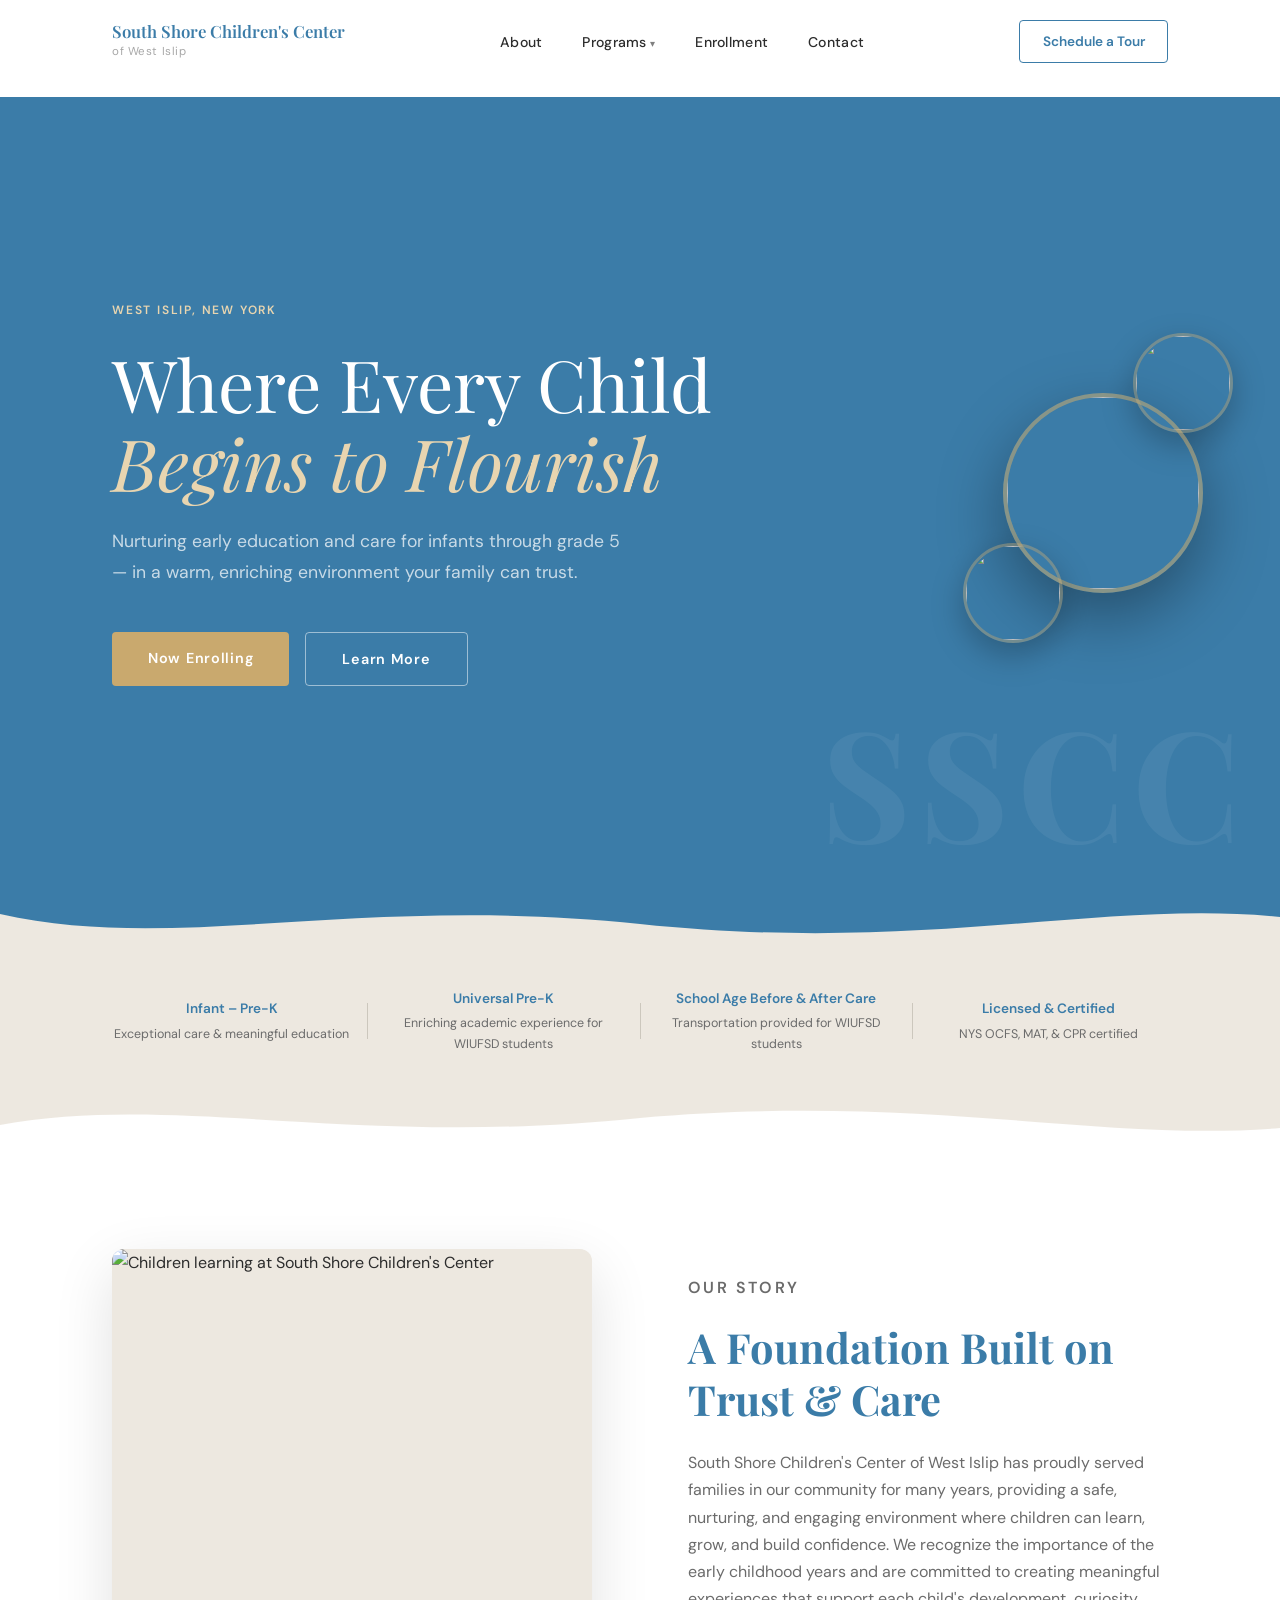
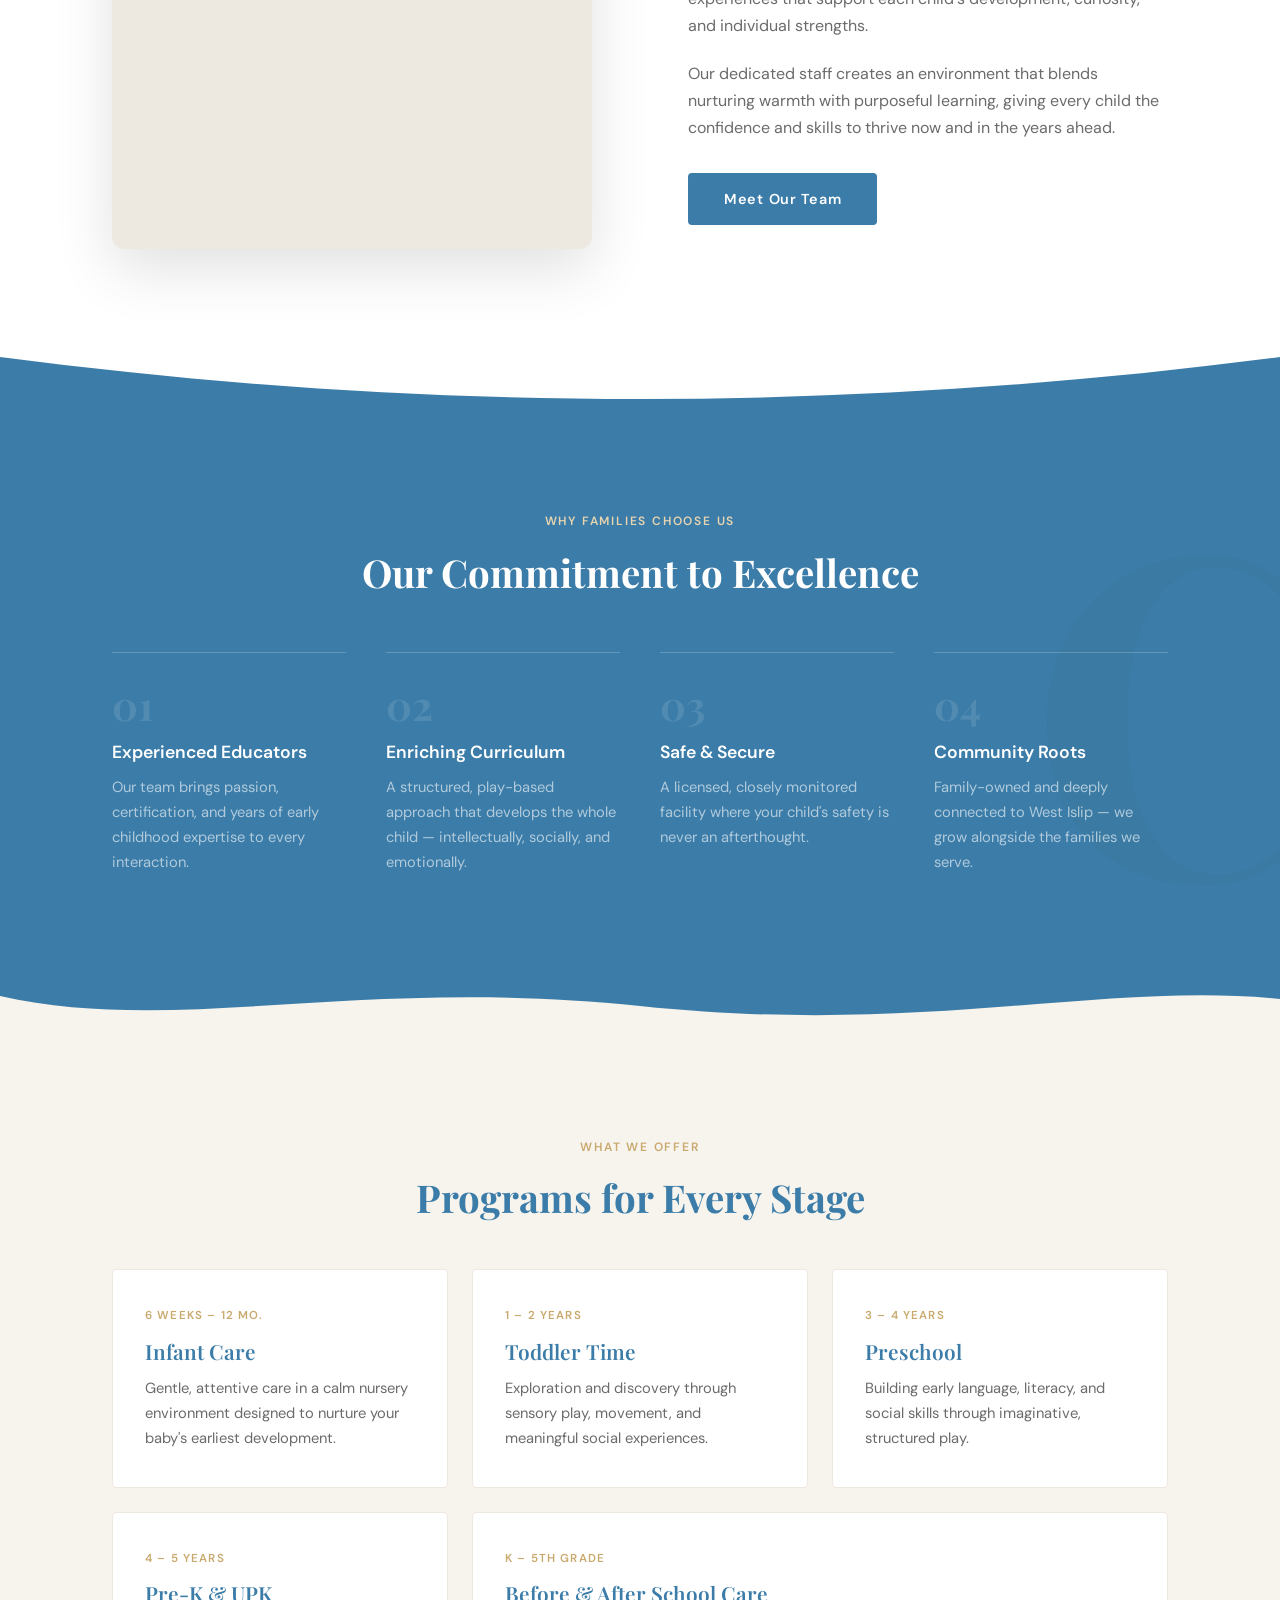
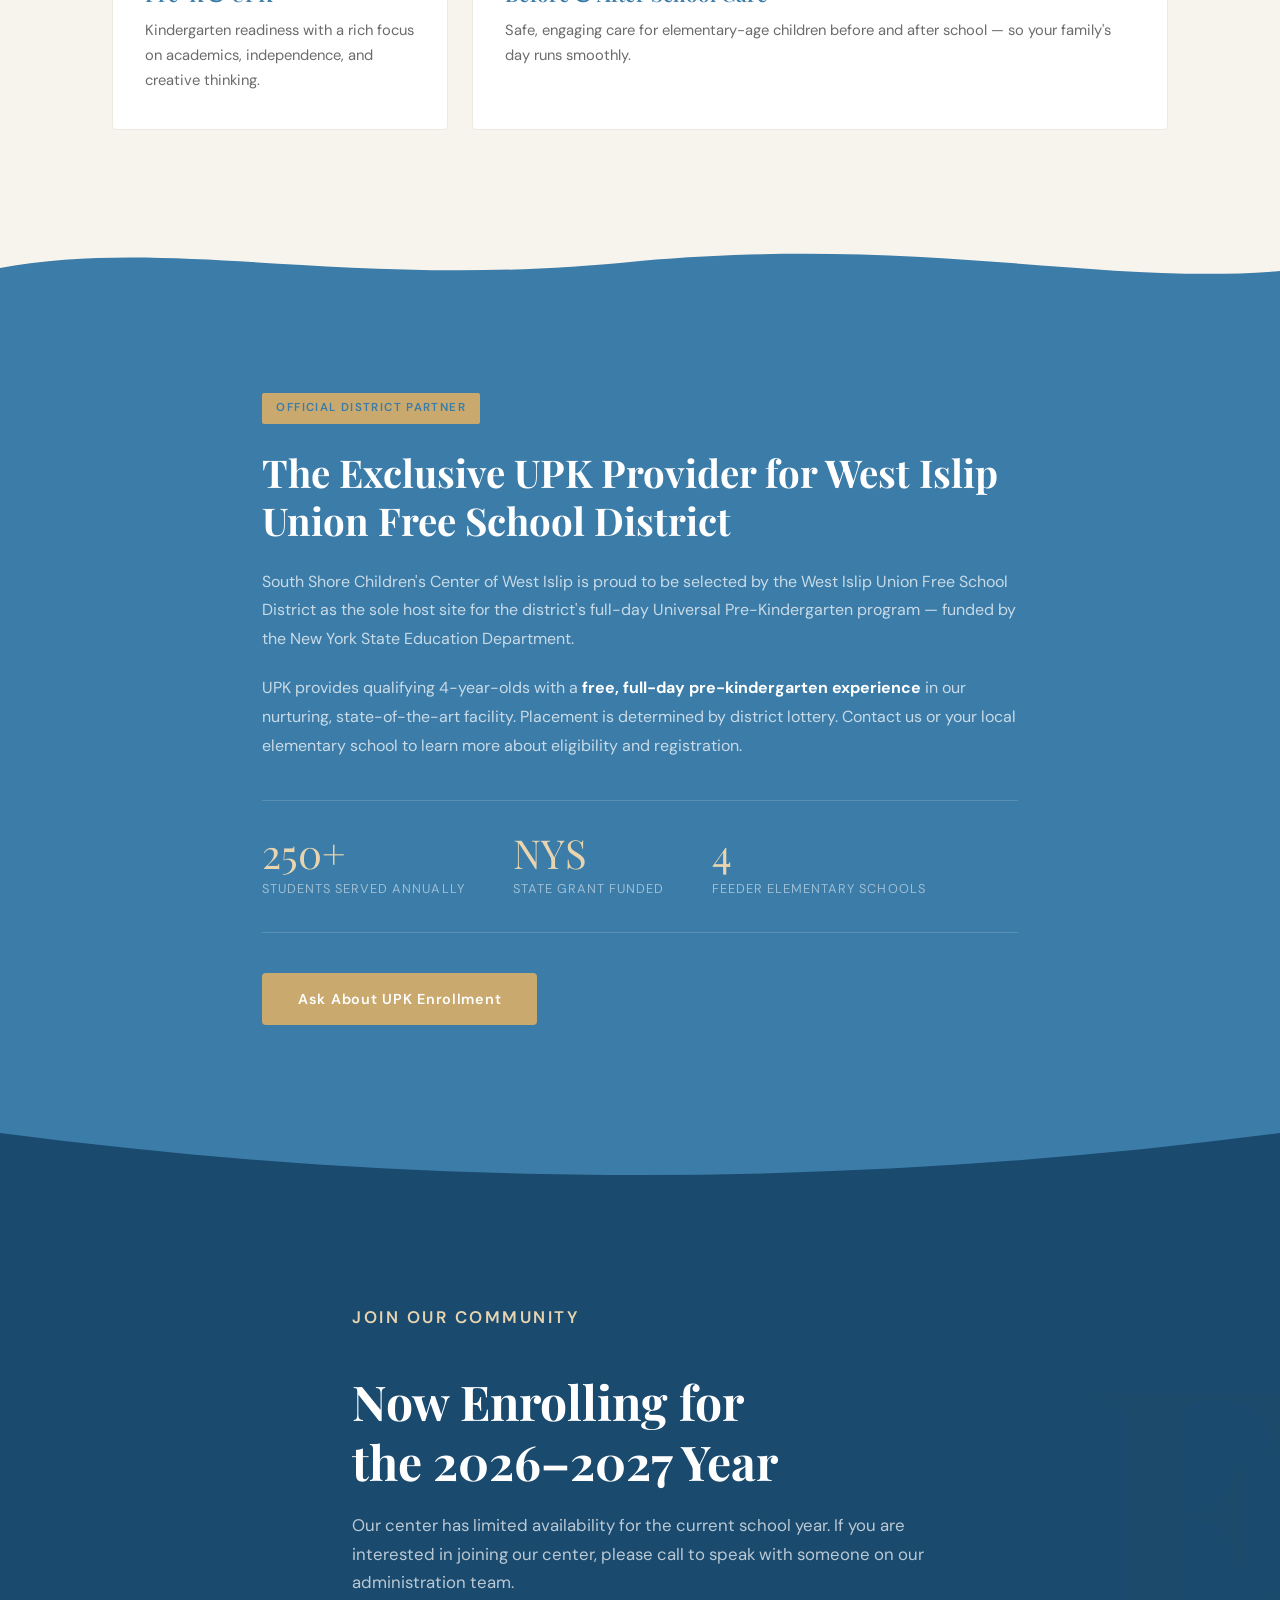
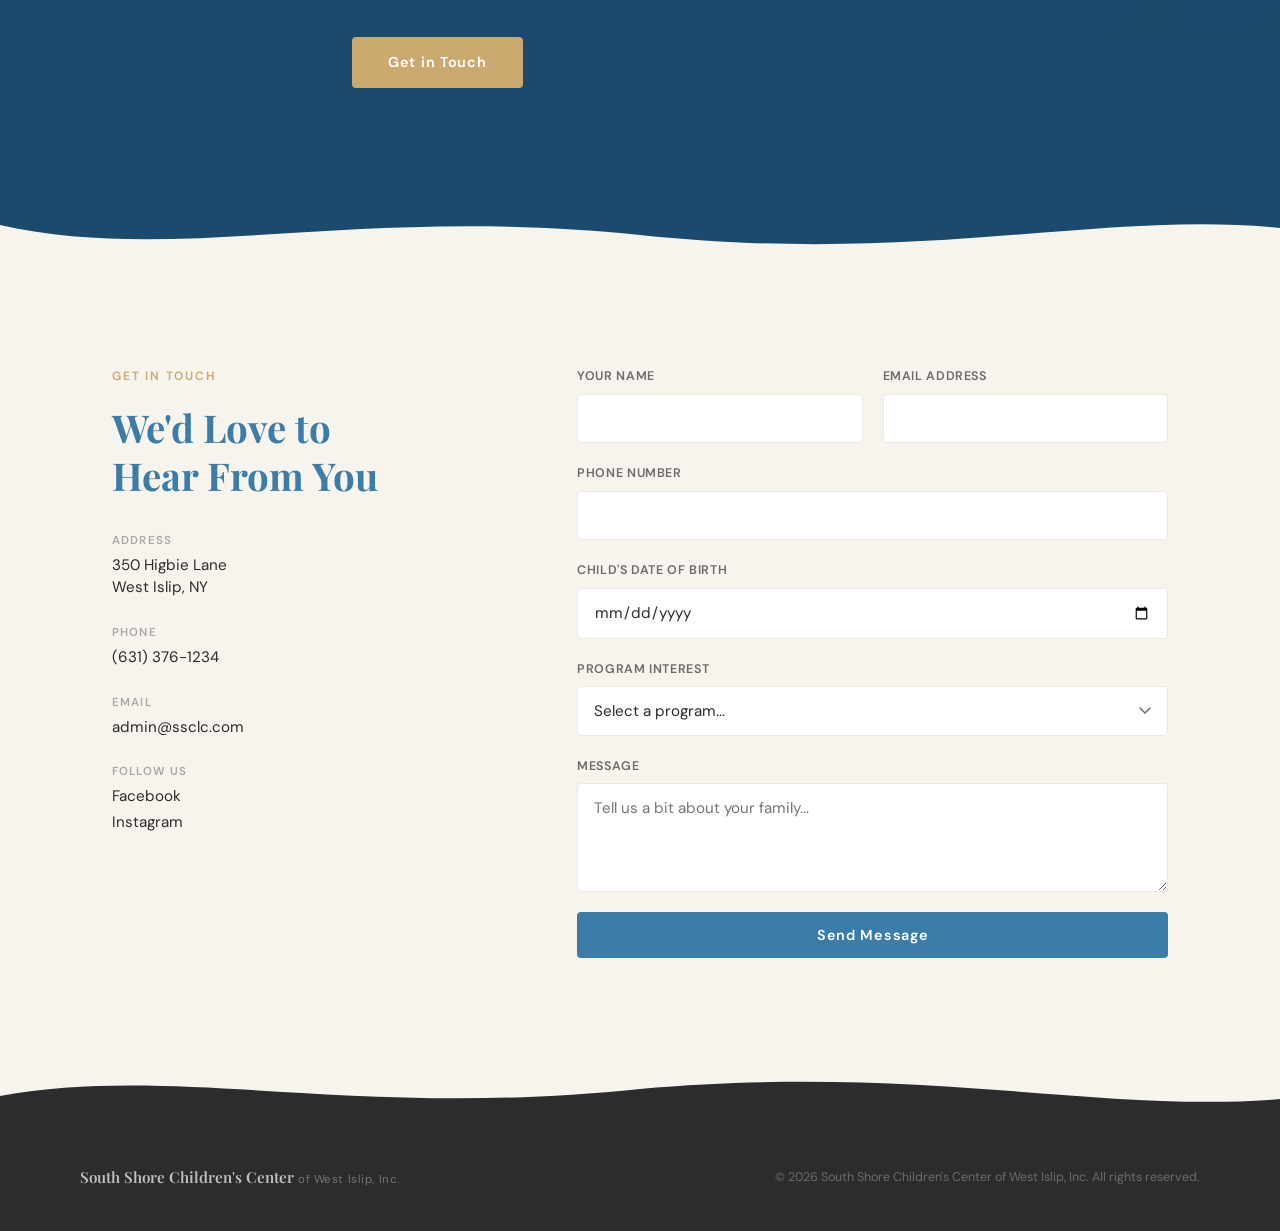
==== index.html @ 8964e6d6 "Add Programs dropdown to L1 nav with deep-link tab activation Co-Authored-By: Claude Sonnet 4.6 <nor" ====
<!DOCTYPE html>
<html lang="en">
<head>
  <meta charset="UTF-8" />
  <meta name="viewport" content="width=device-width, initial-scale=1.0" />
  <title>South Shore Children's Center of West Islip</title>
  <link rel="preconnect" href="https://fonts.googleapis.com" />
  <link rel="preconnect" href="https://fonts.gstatic.com" crossorigin />
  <link href="https://fonts.googleapis.com/css2?family=Playfair+Display:ital,wght@0,400;0,600;0,700;1,400&family=DM+Sans:wght@300;400;500;600&display=swap" rel="stylesheet" />
  <link rel="icon" type="image/svg+xml" href="favicon.svg" />
  <link rel="stylesheet" href="main.css?v=5" />
</head>
<body>

  <!-- NAV -->
  <header>
    <div class="nav-inner">
      <a href="/" class="logo">
        <span class="logo-name">South Shore Children's Center</span>
        <span class="logo-sub">of West Islip</span>
      </a>
      <nav>
        <ul>
          <li><a href="about.html">About</a></li>
          <li class="has-dropdown"><a href="programs.html">Programs</a>
            <ul class="nav-dropdown">
              <li><a href="programs.html#infant">Infant Care</a></li>
              <li><a href="programs.html#toddler">Toddler</a></li>
              <li><a href="programs.html#preschool">Preschool</a></li>
              <li><a href="programs.html#upk">Pre-K &amp; UPK</a></li>
              <li><a href="programs.html#aftercare">Before &amp; After Care</a></li>
            </ul>
          </li>
          <li><a href="enrollment.html">Enrollment</a></li>
          <li><a href="contact.html">Contact</a></li>
        </ul>
      </nav>
      <a href="contact.html" class="nav-cta">Schedule a Tour</a>
      <button class="menu-toggle" aria-label="Open menu" aria-expanded="false"><span></span><span></span><span></span></button>
    </div>
  <div class="mobile-nav" id="mobile-nav">
    <ul>
      <li><a href="about.html">About</a></li>
      <li class="has-dropdown"><a href="programs.html">Programs</a>
            <ul class="nav-dropdown">
              <li><a href="programs.html#infant">Infant Care</a></li>
              <li><a href="programs.html#toddler">Toddler</a></li>
              <li><a href="programs.html#preschool">Preschool</a></li>
              <li><a href="programs.html#upk">Pre-K &amp; UPK</a></li>
              <li><a href="programs.html#aftercare">Before &amp; After Care</a></li>
            </ul>
          </li>
      <li><a href="enrollment.html">Enrollment</a></li>
      <li><a href="contact.html">Contact</a></li>
      <li><a href="contact.html" class="mobile-nav-cta">Schedule a Tour</a></li>
    </ul>
  </div>
  <div class="nav-wave">
    <svg viewBox="0 0 1440 14" preserveAspectRatio="none" xmlns="http://www.w3.org/2000/svg" height="14"><path d="M0,0 L1440,0 L1440,4 C1080,14 360,14 0,4 Z" fill="#ffffff"/></svg>
  </div>
  </header>

  <!-- HERO -->
  <section class="hero">
    <span class="hero-bg-letter">SSCC</span>
    <div class="hero-bubbles">
      <div class="bubble-sm bubble-sm-1">
        <img src="https://images.unsplash.com/photo-1503454537195-1dcabb73ffb9?w=200&h=200&fit=crop&crop=faces" alt="" />
      </div>
      <div class="bubble-main">
        <img src="https://images.unsplash.com/photo-1587654780291-39c9404d746b?w=400&h=400&fit=crop&crop=faces" alt="" />
      </div>
      <div class="bubble-sm bubble-sm-2">
        <img src="https://images.unsplash.com/photo-1516627145497-ae6968895b74?w=200&h=200&fit=crop&crop=faces" alt="" />
      </div>
    </div>
    <div class="hero-content">
      <p class="hero-eyebrow">West Islip, New York</p>
      <h1>Where Every Child<br /><em>Begins to Flourish</em></h1>
      <p class="hero-sub">Nurturing early education and care for infants through grade 5 — in a warm, enriching environment your family can trust.</p>
      <div class="hero-actions">
        <a href="#enrollment" class="btn btn-sand">Now Enrolling</a>
        <a href="#about" class="btn btn-ghost">Learn More</a>
      </div>
    </div>
  </section>

  <!-- WAVE: hero → trust bar -->
  <div class="wave-wrap" style="background: #3b7ca8;">
    <svg viewBox="0 0 1440 70" preserveAspectRatio="none" xmlns="http://www.w3.org/2000/svg" height="70">
      <path d="M0,25 C200,65 400,5 720,35 C1040,65 1240,10 1440,28 L1440,70 L0,70 Z" fill="#ede8e0"/>
    </svg>
  </div>

  <!-- TRUST BAR -->
  <div class="trust-bar">
    <div class="trust-inner">
      <div class="trust-item fade-up">
        <strong>Infant – Pre-K</strong>
        <span>Exceptional care &amp; meaningful education</span>
      </div>
      <div class="trust-divider"></div>
      <div class="trust-item fade-up d1">
        <strong>Universal Pre-K</strong>
        <span>Enriching academic experience for WIUFSD students</span>
      </div>
      <div class="trust-divider"></div>
      <div class="trust-item fade-up d2">
        <strong>School Age Before &amp; After Care</strong>
        <span>Transportation provided for WIUFSD students</span>
      </div>
      <div class="trust-divider"></div>
      <div class="trust-item fade-up d3">
        <strong>Licensed &amp; Certified</strong>
        <span>NYS OCFS, MAT, &amp; CPR certified</span>
      </div>
    </div>
  </div>

  <!-- WAVE: trust bar → about -->
  <div class="wave-wrap" style="background: #ede8e0;">
    <svg viewBox="0 0 1440 70" preserveAspectRatio="none" xmlns="http://www.w3.org/2000/svg" height="70">
      <path d="M0,42 C200,10 400,65 720,35 C1040,10 1240,60 1440,45 L1440,70 L0,70 Z" fill="#ffffff"/>
    </svg>
  </div>

  <!-- ABOUT -->
  <div class="about-section-wrap">
    <section id="about" class="section">
      <div class="container about-grid">
        <div class="about-image-placeholder fade-up">
          <img src="https://images.unsplash.com/photo-1503454537195-1dcabb73ffb9?w=700&h=560&fit=crop" alt="Children learning at South Shore Children's Center" />
        </div>
        <div class="about-text fade-up d1">
          <p class="eyebrow">Our Story</p>
          <h2>A Foundation Built on<br />Trust &amp; Care</h2>
          <p>South Shore Children's Center of West Islip has proudly served families in our community for many years, providing a safe, nurturing, and engaging environment where children can learn, grow, and build confidence. We recognize the importance of the early childhood years and are committed to creating meaningful experiences that support each child's development, curiosity, and individual strengths.</p>
          <p>Our dedicated staff creates an environment that blends nurturing warmth with purposeful learning, giving every child the confidence and skills to thrive now and in the years ahead.</p>
          <a href="about.html" class="btn btn-primary">Meet Our Team</a>
        </div>
      </div>
    </section>
  </div>

  <!-- WAVE: about → pillars -->
  <div class="wave-wrap" style="background: #ffffff;">
    <svg viewBox="0 0 1440 70" preserveAspectRatio="none" xmlns="http://www.w3.org/2000/svg" height="70">
      <path d="M0,12 C480,68 960,68 1440,12 L1440,70 L0,70 Z" fill="#3b7ca8"/>
    </svg>
  </div>

  <!-- PILLARS -->
  <section class="pillars-section">
    <span class="pillars-bg-letter">C</span>
    <div class="container">
      <p class="eyebrow center fade-up">Why Families Choose Us</p>
      <h2 class="center fade-up d1">Our Commitment to Excellence</h2>
      <div class="pillars">
        <div class="pillar fade-up">
          <div class="pillar-num">01</div>
          <h3>Experienced Educators</h3>
          <p>Our team brings passion, certification, and years of early childhood expertise to every interaction.</p>
        </div>
        <div class="pillar fade-up d1">
          <div class="pillar-num">02</div>
          <h3>Enriching Curriculum</h3>
          <p>A structured, play-based approach that develops the whole child — intellectually, socially, and emotionally.</p>
        </div>
        <div class="pillar fade-up d2">
          <div class="pillar-num">03</div>
          <h3>Safe &amp; Secure</h3>
          <p>A licensed, closely monitored facility where your child's safety is never an afterthought.</p>
        </div>
        <div class="pillar fade-up d3">
          <div class="pillar-num">04</div>
          <h3>Community Roots</h3>
          <p>Family-owned and deeply connected to West Islip — we grow alongside the families we serve.</p>
        </div>
      </div>
    </div>
  </section>

  <!-- WAVE: pillars → programs -->
  <div class="wave-wrap" style="background: #3b7ca8;">
    <svg viewBox="0 0 1440 70" preserveAspectRatio="none" xmlns="http://www.w3.org/2000/svg" height="70">
      <path d="M0,25 C200,65 400,5 720,35 C1040,65 1240,10 1440,28 L1440,70 L0,70 Z" fill="#f7f3ed"/>
    </svg>
  </div>

  <!-- PROGRAMS -->
  <section id="programs" class="section section-cream">
    <div class="container">
      <p class="eyebrow center fade-up">What We Offer</p>
      <h2 class="center fade-up d1">Programs for Every Stage</h2>
      <div class="programs-grid">
        <div class="program-card fade-up">
<div class="program-age">6 weeks – 12 mo.</div>
          <h3>Infant Care</h3>
          <p>Gentle, attentive care in a calm nursery environment designed to nurture your baby's earliest development.</p>
        </div>
        <div class="program-card fade-up d1">
<div class="program-age">1 – 2 years</div>
          <h3>Toddler Time</h3>
          <p>Exploration and discovery through sensory play, movement, and meaningful social experiences.</p>
        </div>
        <div class="program-card fade-up d2">
<div class="program-age">3 – 4 years</div>
          <h3>Preschool</h3>
          <p>Building early language, literacy, and social skills through imaginative, structured play.</p>
        </div>
        <div class="program-card fade-up d3">
<div class="program-age">4 – 5 years</div>
          <h3>Pre-K &amp; UPK</h3>
          <p>Kindergarten readiness with a rich focus on academics, independence, and creative thinking.</p>
        </div>
        <div class="program-card fade-up" style="grid-column: span 2;">
<div class="program-age">K – 5th Grade</div>
          <h3>Before &amp; After School Care</h3>
          <p>Safe, engaging care for elementary-age children before and after school — so your family's day runs smoothly.</p>
        </div>
      </div>
    </div>
  </section>

  <!-- WAVE: programs → upk -->
  <div class="wave-wrap" style="background: #f7f3ed;">
    <svg viewBox="0 0 1440 70" preserveAspectRatio="none" xmlns="http://www.w3.org/2000/svg" height="70">
      <path d="M0,42 C200,10 400,65 720,35 C1040,10 1240,60 1440,45 L1440,70 L0,70 Z" fill="#3b7ca8"/>
    </svg>
  </div>

  <!-- UPK HIGHLIGHT -->
  <section class="upk-section">
    <div class="container upk-inner">
      <div class="upk-badge">Official District Partner</div>
      <h2>The Exclusive UPK Provider for West Islip Union Free School District</h2>
      <p>South Shore Children's Center of West Islip is proud to be selected by the West Islip Union Free School District as the sole host site for the district's full-day Universal Pre-Kindergarten program — funded by the New York State Education Department.</p>
      <p>UPK provides qualifying 4-year-olds with a <strong>free, full-day pre-kindergarten experience</strong> in our nurturing, state-of-the-art facility. Placement is determined by district lottery. Contact us or your local elementary school to learn more about eligibility and registration.</p>
      <div class="upk-stats">
        <div class="upk-stat">
          <span class="stat-num">250+</span>
          <span class="stat-label">Students Served Annually</span>
        </div>
        <div class="upk-stat">
          <span class="stat-num">NYS</span>
          <span class="stat-label">State Grant Funded</span>
        </div>
        <div class="upk-stat">
          <span class="stat-num">4</span>
          <span class="stat-label">Feeder Elementary Schools</span>
        </div>
      </div>
      <a href="#contact" class="btn btn-sand">Ask About UPK Enrollment</a>
    </div>
  </section>

  <!-- WAVE: upk → enrollment -->
  <div class="wave-wrap" style="background: #3b7ca8;">
    <svg viewBox="0 0 1440 70" preserveAspectRatio="none" xmlns="http://www.w3.org/2000/svg" height="70">
      <path d="M0,12 C480,68 960,68 1440,12 L1440,70 L0,70 Z" fill="#1a4a6e"/>
    </svg>
  </div>

  <!-- ENROLLMENT CTA -->
  <section id="enrollment" class="section enrollment-section">
    <span class="enrollment-bg-letter">E</span>
    <div class="container enrollment-inner">
      <div class="enrollment-text">
        <p class="eyebrow light fade-up">Join Our Community</p>
        <h2 class="fade-up d1">Now Enrolling for<br />the <span id="school-year"></span> Year</h2>
        <p class="fade-up d2">Our center has limited availability for the current school year. If you are interested in joining our center, please call to speak with someone on our administration team.</p>
        <a href="tel:6313761234" class="btn btn-sand fade-up d3">Get in Touch</a>
      </div>
    </div>
  </section>

  <!-- WAVE: enrollment → contact -->
  <div class="wave-wrap" style="background: #1a4a6e;">
    <svg viewBox="0 0 1440 70" preserveAspectRatio="none" xmlns="http://www.w3.org/2000/svg" height="70">
      <path d="M0,25 C200,65 400,5 720,35 C1040,65 1240,10 1440,28 L1440,70 L0,70 Z" fill="#f7f3ed"/>
    </svg>
  </div>

  <!-- CONTACT -->
  <section id="contact" class="section section-cream">
    <div class="container contact-grid">
      <div class="contact-info">
        <p class="eyebrow">Get in Touch</p>
        <h2>We'd Love to<br />Hear From You</h2>
        <div class="contact-details">
          <div class="contact-detail">
            <span class="detail-label">Address</span>
            <span>350 Higbie Lane<br />West Islip, NY</span>
          </div>
          <div class="contact-detail">
            <span class="detail-label">Phone</span>
            <a href="tel:6313761234">(631) 376-1234</a>
          </div>
          <div class="contact-detail">
            <span class="detail-label">Email</span>
            <a href="mailto:admin@ssclc.com">admin@ssclc.com</a>
          </div>
          <div class="contact-detail">
            <span class="detail-label">Follow Us</span>
            <a href="https://www.facebook.com/p/South-Shore-Childrens-Center-of-West-Islip-Inc-100063511602682/" target="_blank">Facebook</a>
            <a href="https://www.instagram.com/sscc.westislip/" target="_blank">Instagram</a>
          </div>
        </div>
      </div>
      <form class="contact-form" action="https://formspree.io/f/xgobwjdp" method="POST">
        <input type="hidden" name="_subject" value="New Inquiry — Homepage Contact Form" />
        <div class="form-row">
          <div class="form-group">
            <label for="name">Your Name</label>
            <input type="text" id="name" name="name" required />
          </div>
          <div class="form-group">
            <label for="email">Email Address</label>
            <input type="email" id="email" name="email" required />
          </div>
        </div>
        <div class="form-group">
          <label for="phone">Phone Number</label>
          <input type="tel" id="phone" name="phone" />
        </div>
        <div class="form-group">
          <label for="dob">Child's Date of Birth</label>
          <input type="date" id="dob" name="dob" />
        </div>
        <div class="form-group">
          <label for="program">Program Interest</label>
          <select id="program" name="program">
            <option value="">Select a program...</option>
            <option value="infants-full-day">Infants – Full Day</option>
            <option value="toddler-half-day">Toddler – Half Day</option>
            <option value="toddler-full-day">Toddler – Full Day</option>
            <option value="preschool-half-day">Preschool – Half Day</option>
            <option value="preschool-full-day">Preschool – Full Day</option>
            <option value="prek-full-day">Pre-K – Full Day</option>
            <option value="upk">Universal Pre-K</option>
            <option value="upk-extended">Universal Pre-K Extended Day</option>
            <option value="before-after-care">School Age Before &amp; After Care</option>
            <option value="summer-camp">Summer Camp</option>
          </select>
        </div>
        <div class="form-group">
          <label for="message">Message</label>
          <textarea id="message" name="message" rows="4" placeholder="Tell us a bit about your family..."></textarea>
        </div>
        <button type="submit" class="btn btn-primary">Send Message</button>
      </form>
    </div>
  </section>

  <!-- WAVE: contact → footer -->
  <div class="wave-wrap" style="background: #f7f3ed;">
    <svg viewBox="0 0 1440 70" preserveAspectRatio="none" xmlns="http://www.w3.org/2000/svg" height="70">
      <path d="M0,42 C200,10 400,65 720,35 C1040,10 1240,60 1440,45 L1440,70 L0,70 Z" fill="#2c2c2c"/>
    </svg>
  </div>

  <!-- FOOTER -->
  <footer>
    <div class="footer-inner">
      <div class="footer-brand">
        <span class="logo-name">South Shore Children's Center</span>
        <span class="logo-sub">of West Islip, Inc.</span>
      </div>
      <p class="footer-copy">© <script>document.write(new Date().getFullYear())</script> South Shore Children's Center of West Islip, Inc. All rights reserved.</p>
    </div>
  </footer>

  <script>
    (function(){
      var now=new Date(), year=now.getFullYear(), month=now.getMonth();
      var startYear = month >= 8 ? year : year - 1;
      var el=document.getElementById('school-year');
      if(el) el.textContent = startYear + '–' + (startYear+1);
    })();
  </script>
  <script>
    (function(){
      var t=document.querySelector('.menu-toggle'),n=document.getElementById('mobile-nav');
      if(!t||!n)return;
      t.addEventListener('click',function(){
        t.classList.toggle('open');n.classList.toggle('open');
        t.setAttribute('aria-expanded',n.classList.contains('open'));
      });
      n.querySelectorAll('a').forEach(function(a){
        a.addEventListener('click',function(){
          t.classList.remove('open');n.classList.remove('open');
          t.setAttribute('aria-expanded','false');
        });
      });
      // Mobile Programs dropdown toggle
      var ddTrigger = n.querySelector('.has-mobile-dropdown > a');
      if(ddTrigger){
        ddTrigger.addEventListener('click',function(e){
          var li = ddTrigger.closest('.has-mobile-dropdown');
          var sub = li.querySelector('.mobile-sub');
          if(sub){
            e.preventDefault();
            li.classList.toggle('open');
            sub.classList.toggle('open');
          }
        });
      }
    })();
  </script>
  <script>
    const observer = new IntersectionObserver((entries) => {
      entries.forEach(entry => {
        if (entry.isIntersecting) {
          entry.target.classList.add('visible');
          observer.unobserve(entry.target);
        }
      });
    }, { threshold: 0.12 });
    document.querySelectorAll('.fade-up').forEach(el => observer.observe(el));
  </script>

</body>
</html>
---- main.css ----
/* === RESET & BASE === */
*, *::before, *::after { box-sizing: border-box; margin: 0; padding: 0; }

:root {
  --green: #3b7ca8;
  --green-mid: #5596c0;
  --blue: #4a6580;
  --sand: #c9a96e;
  --sand-light: #e8d5b0;
  --cream: #f7f3ed;
  --cream-dark: #ede8e0;
  --charcoal: #2c2c2c;
  --gray: #6b6b6b;
  --gray-light: #a8a8a8;
  --white: #ffffff;
}

html {
  scroll-behavior: smooth;
}

body {
  font-family: 'DM Sans', sans-serif;
  color: var(--charcoal);
  background: var(--white);
  line-height: 1.7;
  -webkit-font-smoothing: antialiased;
}

@media (max-width: 768px) {
  html { scroll-behavior: auto; }
}

h1, h2, h3 {
  font-family: 'Playfair Display', serif;
  line-height: 1.25;
}

a { color: inherit; text-decoration: none; }

.container { max-width: 1120px; margin: 0 auto; padding: 0 2rem; }
.section { padding: 6rem 2rem; }
.section-cream { background: var(--cream); }
.eyebrow {
  font-family: 'DM Sans', sans-serif;
  font-size: 0.75rem;
  font-weight: 600;
  letter-spacing: 0.15em;
  text-transform: uppercase;
  color: var(--sand);
  margin-bottom: 1rem;
  display: block;
}
.eyebrow.light { color: var(--sand-light); }
.center { text-align: center; }

/* === BUTTONS === */
.btn {
  display: inline-block;
  padding: 0.85rem 2.25rem;
  border-radius: 4px;
  font-family: 'DM Sans', sans-serif;
  font-size: 0.9rem;
  font-weight: 600;
  letter-spacing: 0.05em;
  transition: all 0.2s ease;
  cursor: pointer;
  border: none;
}
.btn-primary {
  background: var(--green);
  color: var(--white);
}
.btn-primary:hover { background: var(--green-mid); }

.btn-ghost {
  background: transparent;
  color: var(--white);
  border: 1.5px solid rgba(255,255,255,0.5);
}
.btn-ghost:hover { border-color: var(--white); background: rgba(255,255,255,0.08); }

.btn-sand {
  background: var(--sand);
  color: var(--white);
}
.btn-sand:hover { background: #b8934d; }

/* === HEADER === */
header {
  position: sticky;
  top: 0;
  z-index: 100;
  background: var(--white);
}

/* --- Nav wave bottom edge --- */
.nav-wave {
  display: block;
  line-height: 0;
}
.nav-wave svg { display: block; width: 100%; }

.nav-inner {
  max-width: 1120px;
  margin: 0 auto;
  padding: 1.25rem 2rem;
  display: flex;
  align-items: center;
  justify-content: space-between;
  gap: 2rem;
}

.logo { display: flex; flex-direction: column; }
.logo-name {
  font-family: 'Playfair Display', serif;
  font-size: 1.05rem;
  font-weight: 600;
  color: var(--green);
  line-height: 1.2;
  white-space: nowrap;
}
.logo-sub {
  font-size: 0.72rem;
  color: var(--gray-light);
  letter-spacing: 0.05em;
}

nav ul {
  list-style: none;
  display: flex;
  gap: 2.5rem;
}
nav a {
  font-size: 0.88rem;
  font-weight: 500;
  color: var(--charcoal);
  letter-spacing: 0.02em;
  transition: color 0.15s;
}
nav a:hover { color: var(--green); }

.nav-cta {
  font-size: 0.85rem;
  font-weight: 600;
  color: var(--green);
  border: 1.5px solid var(--green);
  padding: 0.55rem 1.4rem;
  border-radius: 4px;
  white-space: nowrap;
  transition: all 0.2s;
}
.nav-cta:hover { background: var(--green); color: var(--white); }

/* === HERO === */
.hero {
  min-height: 88vh;
  background: var(--green);
  display: flex;
  align-items: center;
  position: relative;
  overflow: hidden;
}

.hero-content {
  max-width: 1120px;
  margin: 0 auto;
  padding: 6rem 2rem;
  width: 100%;
}

.hero-eyebrow {
  font-size: 0.75rem;
  font-weight: 600;
  letter-spacing: 0.15em;
  text-transform: uppercase;
  color: var(--sand-light);
  margin-bottom: 1.5rem;
  display: block;
}

.hero h1 {
  font-size: 4.5rem;
  color: var(--white);
  font-weight: 400;
  margin-bottom: 1.5rem;
  line-height: 1.1;
  max-width: 720px;
}

.hero h1 em {
  font-style: italic;
  color: var(--sand-light);
}

.hero-sub {
  font-size: 1.1rem;
  color: rgba(255,255,255,0.72);
  max-width: 520px;
  margin-bottom: 2.75rem;
  line-height: 1.75;
}

.hero-actions { display: flex; gap: 1rem; flex-wrap: wrap; }

/* === TRUST BAR === */
.trust-bar {
  background: var(--cream-dark);
}

.trust-inner {
  max-width: 1120px;
  margin: 0 auto;
  padding: 1.75rem 2rem;
  display: flex;
  align-items: center;
  justify-content: space-between;
  gap: 1rem;
}

.trust-item {
  display: flex;
  flex-direction: column;
  gap: 0.2rem;
  flex: 1;
  text-align: center;
}

.trust-item strong {
  font-size: 0.85rem;
  font-weight: 600;
  color: var(--green);
}

.trust-item span {
  font-size: 0.78rem;
  color: var(--gray);
}

.trust-divider {
  width: 1px;
  height: 36px;
  background: #ccc7bd;
  flex-shrink: 0;
}

/* === ABOUT === */
.about-grid {
  display: grid;
  grid-template-columns: 1fr 1fr;
  gap: 6rem;
  align-items: center;
}

.about-image-placeholder {
  aspect-ratio: 4/5;
  background: var(--cream-dark);
  border-radius: 4px;
  position: relative;
  overflow: hidden;
}

.about-text h2 {
  font-size: 2.6rem;
  color: var(--green);
  margin-bottom: 1.5rem;
}

.about-text p {
  color: var(--gray);
  margin-bottom: 1.25rem;
  font-size: 1rem;
}

.about-text .btn { margin-top: 0.75rem; }

/* === PILLARS === */
.pillars-section {
  padding: 6rem 2rem;
  background: var(--green);
}

.pillars-section .eyebrow { color: var(--sand-light); }

.pillars-section h2 {
  font-size: 2.4rem;
  color: var(--white);
  margin-bottom: 3.5rem;
}

.pillars {
  display: grid;
  grid-template-columns: repeat(4, 1fr);
  gap: 2.5rem;
}

.pillar {
  border-top: 1px solid rgba(255,255,255,0.2);
  padding-top: 2rem;
}

.pillar-num {
  font-family: 'Playfair Display', serif;
  font-size: 2.5rem;
  color: rgba(255,255,255,0.12);
  font-weight: 700;
  line-height: 1;
  margin-bottom: 1rem;
}

.pillar h3 {
  font-size: 1.1rem;
  color: var(--white);
  margin-bottom: 0.75rem;
  font-weight: 600;
  font-family: 'DM Sans', sans-serif;
}

.pillar p {
  font-size: 0.92rem;
  color: rgba(255,255,255,0.6);
  line-height: 1.7;
}

/* === PROGRAMS === */
#programs h2 {
  font-size: 2.4rem;
  color: var(--green);
  margin-bottom: 3rem;
}

.programs-grid {
  display: grid;
  grid-template-columns: repeat(3, 1fr);
  gap: 1.5rem;
}

.program-card {
  background: var(--white);
  padding: 2.25rem 2rem;
  border-radius: 4px;
  border: 1px solid var(--cream-dark);
  transition: box-shadow 0.2s, transform 0.2s;
}

.program-card:hover {
  box-shadow: 0 8px 32px rgba(45,74,62,0.1);
  transform: translateY(-2px);
}

.program-card-wide {
  grid-column: span 3;
  display: grid;
  grid-template-columns: auto 1fr;
  gap: 0 2rem;
  align-items: center;
}

.program-card-wide .program-age { grid-column: 1; }
.program-card-wide h3 { grid-row: 2; grid-column: 1; }
.program-card-wide p { grid-row: 1 / span 2; grid-column: 2; align-self: center; margin: 0; }

.program-age {
  font-size: 0.72rem;
  font-weight: 600;
  letter-spacing: 0.1em;
  text-transform: uppercase;
  color: var(--sand);
  margin-bottom: 0.75rem;
  display: block;
}

.program-card h3 {
  font-family: 'Playfair Display', serif;
  font-size: 1.3rem;
  color: var(--green);
  margin-bottom: 0.75rem;
  font-weight: 600;
}

.program-card p {
  font-size: 0.92rem;
  color: var(--gray);
  line-height: 1.7;
}

/* === UPK === */
.upk-section {
  background: var(--green);
  padding: 6rem 2rem;
}

.upk-inner {
  max-width: 820px;
}

.upk-badge {
  display: inline-block;
  font-size: 0.72rem;
  font-weight: 600;
  letter-spacing: 0.12em;
  text-transform: uppercase;
  color: var(--green);
  background: var(--sand);
  padding: 0.35rem 0.9rem;
  border-radius: 2px;
  margin-bottom: 1.5rem;
}

.upk-section h2 {
  font-size: 2.4rem;
  color: var(--white);
  margin-bottom: 1.5rem;
}

.upk-section p {
  color: rgba(255,255,255,0.72);
  font-size: 1rem;
  margin-bottom: 1.25rem;
  line-height: 1.8;
}

.upk-section p strong { color: var(--white); }

.upk-stats {
  display: flex;
  gap: 3rem;
  margin: 2.5rem 0;
  padding: 2rem 0;
  border-top: 1px solid rgba(255,255,255,0.15);
  border-bottom: 1px solid rgba(255,255,255,0.15);
}

.upk-stat {
  display: flex;
  flex-direction: column;
  gap: 0.3rem;
}

.stat-num {
  font-family: 'Playfair Display', serif;
  font-size: 2.5rem;
  color: var(--sand-light);
  line-height: 1;
}

.stat-label {
  font-size: 0.8rem;
  color: rgba(255,255,255,0.5);
  text-transform: uppercase;
  letter-spacing: 0.08em;
}

/* === ENROLLMENT === */
.enrollment-section {
  background: #1a4a6e;
  padding: 7rem 2rem;
}

.enrollment-inner {
  max-width: 640px;
}

.enrollment-section h2 {
  font-size: 3rem;
  color: var(--white);
  margin-bottom: 1.25rem;
}

.enrollment-section p {
  color: rgba(255,255,255,0.7);
  font-size: 1.05rem;
  margin-bottom: 2.5rem;
}

/* === CONTACT === */
.contact-grid {
  display: grid;
  grid-template-columns: 1fr 1.6fr;
  gap: 6rem;
  align-items: start;
}

.contact-info h2 {
  font-size: 2.4rem;
  color: var(--green);
  margin-bottom: 2rem;
}

.contact-details { display: flex; flex-direction: column; gap: 1.5rem; }

.contact-detail {
  display: flex;
  flex-direction: column;
  gap: 0.2rem;
}

.detail-label {
  font-size: 0.72rem;
  font-weight: 600;
  letter-spacing: 0.1em;
  text-transform: uppercase;
  color: var(--gray-light);
}

.contact-detail span:last-child,
.contact-detail a {
  font-size: 0.95rem;
  color: var(--charcoal);
  line-height: 1.5;
}

.contact-detail a:hover { color: var(--green); }

/* === FORM === */
.contact-form { display: flex; flex-direction: column; gap: 1.25rem; }

.form-row { display: grid; grid-template-columns: 1fr 1fr; gap: 1.25rem; }

.form-group { display: flex; flex-direction: column; gap: 0.4rem; }

.form-group label {
  font-size: 0.78rem;
  font-weight: 600;
  letter-spacing: 0.05em;
  text-transform: uppercase;
  color: var(--gray);
}

.form-group input,
.form-group textarea {
  padding: 0.85rem 1rem;
  border: 1px solid var(--cream-dark);
  border-radius: 4px;
  font-size: 0.95rem;
  font-family: 'DM Sans', sans-serif;
  background: var(--white);
  color: var(--charcoal);
  transition: border-color 0.2s;
}

.form-group input:focus,
.form-group textarea:focus {
  outline: none;
  border-color: var(--green);
}

/* === NAV ACTIVE STATE === */
nav a.nav-active { color: var(--green); font-weight: 600; }
a.logo { text-decoration: none; }

/* === NAV DROPDOWN === */
nav ul li { position: relative; }
nav ul li.has-dropdown > a::after {
  content: ' ▾';
  font-size: 0.7em;
  opacity: 0.6;
}
.nav-dropdown {
  display: none;
  position: absolute;
  top: calc(100% + 0.75rem);
  left: 50%;
  transform: translateX(-50%);
  background: var(--white);
  border: 1px solid rgba(0,0,0,0.08);
  border-radius: 6px;
  box-shadow: 0 8px 24px rgba(0,0,0,0.10);
  min-width: 210px;
  z-index: 200;
  padding: 0.4rem 0;
  list-style: none;
  flex-direction: column;
  gap: 0;
}
nav ul li.has-dropdown:hover .nav-dropdown,
nav ul li.has-dropdown:focus-within .nav-dropdown {
  display: flex;
}
.nav-dropdown li a {
  display: block;
  padding: 0.55rem 1.25rem;
  font-size: 0.85rem;
  white-space: nowrap;
  color: var(--charcoal);
}
.nav-dropdown li a:hover {
  background: var(--cream);
  color: var(--green);
}

/* mobile: dropdown items shown inline under Programs */
.mobile-nav .mobile-sub {
  display: none;
  flex-direction: column;
  padding-left: 1rem;
}
.mobile-nav .mobile-sub.open { display: flex; }
.mobile-nav .mobile-sub li a {
  font-size: 0.85rem;
  padding: 0.4rem 0;
  border-bottom: none;
  color: var(--gray);
}
.mobile-nav li.has-mobile-dropdown > a {
  display: flex;
  justify-content: space-between;
  align-items: center;
}
.mobile-dropdown-arrow { font-size: 0.75em; transition: transform 0.2s; }
li.has-mobile-dropdown.open .mobile-dropdown-arrow { transform: rotate(180deg); }

/* === PAGE HERO === */
.page-hero {
  background: var(--green);
  padding: 5rem 2rem 4rem;
}
.page-hero-content {
  max-width: 1120px;
  margin: 0 auto;
}
.page-hero h1 {
  font-size: 3.2rem;
  color: var(--white);
  font-weight: 400;
  line-height: 1.15;
  margin-top: 0.5rem;
}
.page-hero h1 em { color: var(--sand-light); font-style: italic; }

/* === SECTION INTRO === */
.section-intro {
  max-width: 620px;
  margin: 0 auto 3rem;
  color: var(--gray);
  font-size: 1rem;
}

/* === SECTION GREEN === */
.section-green { background: var(--green); padding: 6rem 2rem; }
.section-green h2 { color: var(--white); }
.section-green p { color: rgba(255,255,255,0.72); }
.section-green p strong { color: var(--white); }

/* === CTA BLOCK === */
.cta-block { text-align: center; max-width: 600px; margin: 0 auto; }
.cta-block h2 { font-size: 2.4rem; color: var(--green); margin-bottom: 1rem; }
.cta-block p { color: var(--gray); margin-bottom: 2rem; }
.section-green .cta-block h2 { color: var(--white); }
.section-green .cta-block p { color: rgba(255,255,255,0.82); }

/* === ABOUT PAGE === */
.about-story-grid {
  display: grid;
  grid-template-columns: 1.4fr 1fr;
  gap: 5rem;
  align-items: start;
}
.about-story-text h2 { font-size: 2.4rem; color: var(--green); margin-bottom: 1.5rem; }
.about-story-text p { color: var(--gray); margin-bottom: 1.25rem; }
.about-story-stats {
  display: grid;
  grid-template-columns: 1fr 1fr;
  gap: 2rem;
  padding: 2.5rem;
  background: var(--cream);
  border-radius: 4px;
}
.story-stat { display: flex; flex-direction: column; gap: 0.3rem; }
.story-stat .stat-num { font-family: 'Playfair Display', serif; font-size: 2.2rem; color: var(--green); line-height: 1; }
.story-stat .stat-label { font-size: 0.78rem; color: var(--gray); text-transform: uppercase; letter-spacing: 0.07em; }

/* === MISSION === */
.mission-block { max-width: 760px; margin: 0 auto; text-align: center; }
.mission-block h2 { font-size: 2.2rem; color: var(--green); margin-bottom: 2rem; }
blockquote {
  font-family: 'Playfair Display', serif;
  font-size: 1.4rem;
  font-style: italic;
  color: var(--green);
  line-height: 1.7;
  border-left: 3px solid var(--sand);
  padding-left: 2rem;
  text-align: left;
}

/* === TEAM === */
.team-grid {
  display: grid;
  grid-template-columns: repeat(6, 1fr);
  gap: 2.5rem;
  margin-top: 3rem;
}
.team-card:nth-child(1) { grid-column: 1 / 3; }
.team-card:nth-child(2) { grid-column: 3 / 5; }
.team-card:nth-child(3) { grid-column: 5 / 7; }
.team-card:nth-child(4) { grid-column: 2 / 4; }
.team-card:nth-child(5) { grid-column: 4 / 6; }
.team-card {
  display: flex;
  flex-direction: column;
  gap: 1.25rem;
  padding: 2rem;
  background: var(--cream);
  border-radius: 4px;
}
.team-photo-placeholder {
  width: 100px;
  height: 100px;
  background: var(--cream-dark);
  border-radius: 50%;
}
.team-photo-wrap {
  width: 100px;
  height: 100px;
  border-radius: 50%;
  overflow: hidden;
  flex-shrink: 0;
}
.team-photo {
  width: 100%;
  height: 100%;
  object-fit: cover;
  object-position: center top;
  transform: scale(1.12);
}
.team-info h3 { font-family: 'Playfair Display', serif; font-size: 1.2rem; color: var(--green); margin-bottom: 0.25rem; }
.team-title { font-size: 0.8rem; font-weight: 600; text-transform: uppercase; letter-spacing: 0.08em; color: var(--sand); margin-bottom: 0.75rem; display: block; }
.team-bio { font-size: 0.9rem; color: var(--gray); line-height: 1.7; }

/* === PROGRAMS PAGE === */
.tab-nav {
  display: flex;
  gap: 0;
  border-bottom: 2px solid var(--cream-dark);
  margin-bottom: 3rem;
  overflow-x: auto;
  -webkit-overflow-scrolling: touch;
}
.tab-btn {
  padding: 1rem 1.5rem;
  font-family: 'DM Sans', sans-serif;
  font-size: 0.9rem;
  font-weight: 500;
  color: var(--gray);
  background: none;
  border: none;
  border-bottom: 2px solid transparent;
  margin-bottom: -2px;
  cursor: pointer;
  white-space: nowrap;
  transition: color 0.15s, border-color 0.15s;
}
.tab-btn:hover { color: var(--green); }
.tab-btn.active { color: var(--green); border-bottom-color: var(--green); font-weight: 600; }

.tab-panel { display: none; }
.tab-panel.active { display: block; }

.program-detail-grid {
  display: grid;
  grid-template-columns: 1.5fr 1fr;
  gap: 4rem;
  align-items: start;
}
.program-detail-age {
  display: inline-block;
  font-size: 0.72rem;
  font-weight: 600;
  letter-spacing: 0.1em;
  text-transform: uppercase;
  color: var(--sand);
  margin-bottom: 0.75rem;
}
.program-detail-text h2 { font-size: 2.4rem; color: var(--green); margin-bottom: 1.25rem; }
.program-detail-text h3 { font-size: 1.1rem; color: var(--green); margin: 1.75rem 0 0.75rem; font-family: 'DM Sans', sans-serif; font-weight: 600; }
.program-detail-text p { color: var(--gray); margin-bottom: 1rem; line-height: 1.8; }
.program-list { list-style: none; display: flex; flex-direction: column; gap: 0.6rem; }
.program-list li { color: var(--gray); font-size: 0.95rem; padding-left: 1.25rem; position: relative; }
.program-list li::before { content: '–'; position: absolute; left: 0; color: var(--sand); }

.program-detail-aside { display: flex; flex-direction: column; gap: 1.5rem; }
.program-photo-placeholder {
  aspect-ratio: 4/3;
  background: var(--cream-dark);
  border-radius: 4px;
  position: relative;
  overflow: hidden;
}
.program-photo-placeholder img {
  position: absolute;
  top: 0; left: 0;
  width: 100%;
  height: 100%;
  object-fit: cover;
  display: block;
}
.program-info-card {
  background: var(--cream);
  border-radius: 4px;
  padding: 1.5rem;
  display: flex;
  flex-direction: column;
  gap: 0.9rem;
}
.info-row { display: flex; justify-content: space-between; font-size: 0.9rem; gap: 1rem; }
.info-label { font-weight: 600; color: var(--charcoal); }
.info-row span:last-child { color: var(--gray); text-align: right; }

.upk-callout {
  background: var(--green);
  border-radius: 4px;
  padding: 1.75rem;
  margin: 2rem 0;
  display: flex;
  flex-direction: column;
  gap: 1rem;
}
.upk-callout-badge {
  display: inline-block;
  font-size: 0.7rem;
  font-weight: 700;
  letter-spacing: 0.12em;
  text-transform: uppercase;
  background: var(--sand);
  color: var(--white);
  padding: 0.3rem 0.75rem;
  border-radius: 2px;
  width: fit-content;
}
.upk-callout p { color: rgba(255,255,255,0.8); font-size: 0.95rem; margin: 0; }
.upk-callout p strong { color: var(--white); }

/* === ENROLLMENT PAGE === */
.process-steps { display: flex; flex-direction: column; gap: 0; margin-top: 3rem; }
.process-step {
  display: flex;
  gap: 2.5rem;
  padding: 2.5rem 0;
  border-bottom: 1px solid var(--cream-dark);
  align-items: flex-start;
}
.process-step:first-child { border-top: 1px solid var(--cream-dark); }
.step-num {
  font-family: 'Playfair Display', serif;
  font-size: 2.5rem;
  color: var(--sand);
  line-height: 1;
  min-width: 60px;
  font-weight: 700;
}
.step-content h3 { font-size: 1.2rem; color: var(--green); margin-bottom: 0.5rem; font-family: 'DM Sans', sans-serif; font-weight: 600; }
.step-content p { color: var(--gray); font-size: 0.95rem; line-height: 1.75; }

.dates-grid {
  display: grid;
  grid-template-columns: repeat(3, 1fr);
  gap: 1.5rem;
  margin-top: 2.5rem;
}
.dates-card {
  background: var(--white);
  border-radius: 4px;
  padding: 2rem;
  border: 1px solid var(--cream-dark);
}
.dates-card h3 { font-size: 1rem; color: var(--green); margin-bottom: 1.25rem; font-family: 'DM Sans', sans-serif; font-weight: 600; }
.date-row { display: flex; justify-content: space-between; font-size: 0.9rem; padding: 0.6rem 0; border-bottom: 1px solid var(--cream-dark); gap: 1rem; }
.date-row:last-child { border-bottom: none; }
.date-label { color: var(--gray); white-space: nowrap; }
.date-val { font-weight: 600; color: var(--green); }

.upk-enrollment-block { max-width: 900px; }
.upk-enrollment-block h2 { font-size: 2.4rem; margin-bottom: 1.25rem; }
.upk-enrollment-block > p { margin-bottom: 2.5rem; }
.upk-enrollment-details {
  display: grid;
  grid-template-columns: repeat(3, 1fr);
  gap: 1.5rem;
  margin-bottom: 2.5rem;
}
.upk-detail-card {
  background: rgba(255,255,255,0.08);
  border: 1px solid rgba(255,255,255,0.15);
  border-radius: 4px;
  padding: 1.5rem;
}
.upk-detail-card h3 { font-size: 0.95rem; color: var(--sand-light); font-family: 'DM Sans', sans-serif; font-weight: 600; margin-bottom: 0.75rem; }
.upk-detail-card p { font-size: 0.9rem; color: rgba(255,255,255,0.65); line-height: 1.7; }
.upk-note {
  border-top: 1px solid rgba(255,255,255,0.15);
  padding-top: 2rem;
  display: flex;
  align-items: center;
  gap: 2rem;
  flex-wrap: wrap;
}
.upk-note p { color: rgba(255,255,255,0.72); font-size: 0.95rem; flex: 1; min-width: 280px; }
.upk-note p strong { color: var(--white); }

/* === FORM FEEDBACK === */
.form-success-banner {
  display: flex;
  align-items: flex-start;
  gap: 1.25rem;
  background: #f0f7f4;
  border: 1px solid #a8d5c2;
  border-radius: 6px;
  padding: 1.75rem;
  margin-bottom: 1.5rem;
  animation: slideIn 0.35s ease;
}
.form-success-icon {
  width: 36px;
  height: 36px;
  min-width: 36px;
  background: var(--green);
  color: white;
  border-radius: 50%;
  display: flex;
  align-items: center;
  justify-content: center;
  font-size: 1rem;
  font-weight: 700;
}
.form-success-banner strong { color: var(--green); display: block; margin-bottom: 0.25rem; }
.form-success-banner p { color: var(--gray); font-size: 0.92rem; margin: 0; }

.form-error-banner {
  background: #fdf2f2;
  border: 1px solid #f5c6c6;
  border-radius: 6px;
  padding: 1rem 1.25rem;
  margin-bottom: 1.25rem;
  font-size: 0.92rem;
  color: #c0392b;
  animation: slideIn 0.3s ease;
}
.form-error-banner a { color: #c0392b; font-weight: 600; }

.field-error {
  display: none;
  font-size: 0.78rem;
  color: #c0392b;
  margin-top: 0.3rem;
}
.form-group.has-error input,
.form-group.has-error textarea {
  border-color: #e74c3c;
}
.form-group.has-error .field-error { display: block; }

@keyframes slideIn {
  from { opacity: 0; transform: translateY(-8px); }
  to { opacity: 1; transform: translateY(0); }
}

/* === CONTACT PAGE === */
.map-embed {
  margin-top: 2rem;
  border-radius: 4px;
  overflow: hidden;
  border: 1px solid var(--cream-dark);
}

.map-placeholder {
  margin-top: 2rem;
  height: 220px;
  background: var(--cream-dark);
  border-radius: 4px;
  display: flex;
  align-items: center;
  justify-content: center;
  color: var(--gray-light);
  font-size: 0.85rem;
  letter-spacing: 0.08em;
  text-transform: uppercase;
}

/* select styling */
.form-group select {
  padding: 0.85rem 1rem;
  border: 1px solid var(--cream-dark);
  border-radius: 4px;
  font-size: 0.95rem;
  font-family: 'DM Sans', sans-serif;
  background: var(--white);
  color: var(--charcoal);
  transition: border-color 0.2s;
  appearance: none;
  background-image: url("data:image/svg+xml,%3Csvg xmlns='http://www.w3.org/2000/svg' width='12' height='8' viewBox='0 0 12 8'%3E%3Cpath d='M1 1l5 5 5-5' stroke='%236b6b6b' stroke-width='1.5' fill='none' stroke-linecap='round'/%3E%3C/svg%3E");
  background-repeat: no-repeat;
  background-position: right 1rem center;
}
.form-group select:focus { outline: none; border-color: var(--green); }

/* === RESPONSIVE — NEW PAGES === */
@media (max-width: 900px) {
  .about-story-grid { grid-template-columns: 1fr; gap: 3rem; }
  .team-grid { grid-template-columns: 1fr; }
  .team-card:nth-child(n) { grid-column: auto; }
  .program-detail-grid { grid-template-columns: 1fr; }
  .dates-grid { grid-template-columns: 1fr; }
  .upk-enrollment-details { grid-template-columns: 1fr; }
  .page-hero h1 { font-size: 2.4rem; }
}

@media (max-width: 600px) {
  .page-hero h1 { font-size: 1.9rem; }
  .page-hero { padding: 3.5rem 1.5rem 3rem; }

  .about-story-stats { grid-template-columns: 1fr 1fr; }
  .process-step { flex-direction: column; gap: 0.75rem; }
  .upk-note { flex-direction: column; }
}

/* === HAMBURGER / MOBILE NAV === */
.menu-toggle {
  display: none;
  flex-direction: column;
  justify-content: center;
  gap: 5px;
  background: none;
  border: none;
  cursor: pointer;
  padding: 0.4rem 0.25rem;
  flex-shrink: 0;
}
.menu-toggle span {
  display: block;
  width: 22px;
  height: 2px;
  background: var(--charcoal);
  border-radius: 2px;
  transition: transform 0.25s, opacity 0.25s;
}
.menu-toggle.open span:nth-child(1) { transform: translateY(7px) rotate(45deg); }
.menu-toggle.open span:nth-child(2) { opacity: 0; }
.menu-toggle.open span:nth-child(3) { transform: translateY(-7px) rotate(-45deg); }

.mobile-nav {
  display: none;
  max-height: 0;
  overflow: hidden;
  background: var(--white);
  border-top: 1px solid var(--cream-dark);
  transition: max-height 0.3s ease;
}
.mobile-nav.open { max-height: 400px; }
.mobile-nav ul { list-style: none; padding: 0.5rem 2rem 1.25rem; }
.mobile-nav ul li a {
  display: block;
  padding: 0.9rem 0;
  font-size: 0.95rem;
  font-weight: 500;
  color: var(--charcoal);
  border-bottom: 1px solid var(--cream-dark);
  transition: color 0.15s;
}
.mobile-nav ul li:last-child a { border-bottom: none; }
.mobile-nav ul li a:hover { color: var(--green); }
.mobile-nav ul li a.nav-active { color: var(--green); font-weight: 600; }
.mobile-nav-cta { color: var(--green) !important; font-weight: 700 !important; }

/* === FOOTER === */
footer {
  background: var(--charcoal);
  padding: 2.5rem 2rem;
}

.footer-inner {
  max-width: 1120px;
  margin: 0 auto;
  display: flex;
  align-items: center;
  justify-content: space-between;
}

footer .logo-name {
  font-family: 'Playfair Display', serif;
  font-size: 0.95rem;
  color: rgba(255,255,255,0.7);
}

footer .logo-sub {
  font-size: 0.72rem;
  color: rgba(255,255,255,0.35);
}

.footer-copy {
  font-size: 0.78rem;
  color: rgba(255,255,255,0.3);
}

/* === RESPONSIVE === */
@media (max-width: 900px) {
  .hero h1 { font-size: 2.8rem; }
  .about-grid { grid-template-columns: 1fr; gap: 3rem; }
  .pillars { grid-template-columns: 1fr 1fr; }
  .programs-grid { grid-template-columns: 1fr 1fr; }
  .program-card-wide { grid-column: span 2; grid-template-columns: 1fr; }
  .program-card-wide p { grid-column: 1; grid-row: auto; }
  .contact-grid { grid-template-columns: 1fr; gap: 3rem; }
  .trust-inner { flex-wrap: wrap; justify-content: center; gap: 1.5rem; }
  .trust-divider { display: none; }
  .footer-inner { flex-direction: column; gap: 1rem; text-align: center; }
}

@media (max-width: 600px) {
  /* Hamburger */
  .menu-toggle { display: flex; }
  .mobile-nav { display: block; }

  /* Nav: hide desktop links, hamburger replaces them */
  nav ul { display: none; }
  .nav-cta { display: none; }

  /* Hero */
  .hero { min-height: unset; }
  .hero h1 { font-size: 2.2rem; }
  .hero-content { padding: 4rem 1.5rem; }
  .hero-actions { flex-direction: column; align-items: stretch; gap: 0.75rem; }
  .hero-actions .btn { width: 100%; text-align: center; display: block; }

  /* Pillars */
  .pillars { grid-template-columns: 1fr; }

  /* Programs grid: force 1 column even when a card has inline grid-column: span 2 */
  .programs-grid { grid-template-columns: 1fr !important; }
  .programs-grid > * { grid-column: auto !important; }

  /* Form */
  .form-row { grid-template-columns: 1fr; }

  /* Trust bar */
  .trust-inner { gap: 1rem; }
  .trust-item { min-width: 45%; }

  /* Reduce section padding */
  .section { padding: 4rem 1.5rem; }
  .container { padding: 0 1.5rem; }
  .section-green { padding: 4rem 1.5rem; }
  .upk-section { padding: 4rem 1.5rem; }
  .enrollment-section { padding: 5rem 1.5rem; }
  .pillars-section { padding: 4rem 1.5rem; }

  /* Scale down large headings */
  .about-text h2 { font-size: 1.9rem; }
  .upk-section h2 { font-size: 1.9rem; }
  .enrollment-section h2 { font-size: 2.1rem; }
  #programs h2 { font-size: 1.9rem; }
  .pillars-section h2 { font-size: 1.9rem; }
  .contact-info h2 { font-size: 1.9rem; }

  /* UPK stats: stack vertically on narrow screens */
  .upk-stats { flex-direction: column; gap: 1.5rem; padding: 1.5rem 0; }
}

/* =====================================================
   HOMEPAGE V2 ENHANCEMENTS
===================================================== */

/* --- Scroll fade-up animations --- */
.fade-up {
  opacity: 0;
  transform: translateY(36px);
  transition: opacity 0.75s cubic-bezier(0.16, 1, 0.3, 1),
              transform 0.75s cubic-bezier(0.16, 1, 0.3, 1);
}
.fade-up.visible { opacity: 1; transform: translateY(0); }
.fade-up.d1 { transition-delay: 0.1s; }
.fade-up.d2 { transition-delay: 0.2s; }
.fade-up.d3 { transition-delay: 0.3s; }
.fade-up.d4 { transition-delay: 0.4s; }

/* --- Hero: faded SSCC background text --- */
.hero-bg-letter {
  position: absolute;
  font-family: 'Playfair Display', serif;
  font-weight: 700;
  font-size: clamp(6rem, 12vw, 11rem);
  line-height: 1;
  color: rgba(255,255,255,0.06);
  bottom: 2rem;
  right: 2rem;
  letter-spacing: 0.05em;
  pointer-events: none;
  user-select: none;
  z-index: 1;
}

/* --- Hero: floating photo bubbles --- */
.hero-bubbles {
  position: absolute;
  right: 6%;
  top: 50%;
  transform: translateY(-50%);
  z-index: 2;
  pointer-events: none;
}
.bubble-main {
  width: 200px;
  height: 200px;
  border-radius: 50%;
  overflow: hidden;
  border: 4px solid rgba(201,169,110,0.55);
  box-shadow: 0 24px 64px rgba(0,0,0,0.35);
  animation: floatMain 6s ease-in-out infinite;
  position: relative;
}
.bubble-main img { width: 100%; height: 100%; object-fit: cover; object-position: center top; }
.bubble-sm {
  width: 100px;
  height: 100px;
  border-radius: 50%;
  overflow: hidden;
  border: 3px solid rgba(201,169,110,0.4);
  box-shadow: 0 12px 32px rgba(0,0,0,0.25);
  position: absolute;
}
.bubble-sm img { width: 100%; height: 100%; object-fit: cover; }
.bubble-sm-1 { top: -60px; right: -30px; animation: floatSm 7s ease-in-out infinite; }
.bubble-sm-2 { bottom: -50px; left: -40px; animation: floatSm 8s ease-in-out infinite 1.5s; }
@keyframes floatMain {
  0%, 100% { transform: translateY(0); }
  50%       { transform: translateY(-14px); }
}
@keyframes floatSm {
  0%, 100% { transform: translateY(0) rotate(0deg); }
  50%       { transform: translateY(-8px) rotate(3deg); }
}
@media (max-width: 900px) { .hero-bubbles { display: none; } }

/* --- Hero: text load animations --- */
.hero-eyebrow { animation: heroIn 0.8s cubic-bezier(0.16,1,0.3,1) 0.25s both; }
.hero h1      { animation: heroIn 0.8s cubic-bezier(0.16,1,0.3,1) 0.45s both; }
.hero-sub     { animation: heroIn 0.8s cubic-bezier(0.16,1,0.3,1) 0.65s both; }
.hero-actions { animation: heroIn 0.8s cubic-bezier(0.16,1,0.3,1) 0.85s both; }
@keyframes heroIn {
  from { opacity: 0; transform: translateY(28px); }
  to   { opacity: 1; transform: translateY(0); }
}

/* --- Wave divider (hero → trust bar) --- */
.wave-wrap {
  display: block;
  line-height: 0;
}
.wave-wrap svg { display: block; width: 100%; }

/* --- About section: real photo support --- */
.about-section-wrap { position: relative; overflow: hidden; }
.about-image-placeholder {
  border-radius: 12px;
  overflow: hidden;
  box-shadow: 0 20px 60px rgba(0,0,0,0.12);
}
.about-image-placeholder img {
  position: absolute;
  top: 0;
  left: 0;
  width: 100%;
  height: 100%;
  object-fit: cover;
  display: block;
}

/* --- Pillars: decorative background letter --- */
.pillars-section { position: relative; overflow: hidden; }
.pillars-bg-letter {
  position: absolute;
  font-family: 'Playfair Display', serif;
  font-weight: 700;
  font-size: clamp(14rem, 35vw, 28rem);
  line-height: 1;
  color: rgba(45,74,62,0.04);
  top: 50%;
  right: -4rem;
  transform: translateY(-50%);
  pointer-events: none;
  user-select: none;
}
.pillar { position: relative; z-index: 1; }

/* --- Program cards: decorative letter watermarks --- */
.program-card { position: relative; overflow: hidden; }
.program-card > * { position: relative; z-index: 1; }
.program-card-letter {
  position: absolute;
  font-family: 'Playfair Display', serif;
  font-weight: 700;
  font-size: 6rem;
  line-height: 1;
  color: rgba(45,74,62,0.08);
  top: 1rem;
  right: 1rem;
  pointer-events: none;
  user-select: none;
  letter-spacing: -0.03em;
  white-space: nowrap;
  z-index: 0;
}

/* --- Enrollment: decorative background letter --- */
.enrollment-section { position: relative; overflow: hidden; }
.enrollment-bg-letter {
  position: absolute;
  font-family: 'Playfair Display', serif;
  font-weight: 700;
  font-size: clamp(12rem, 28vw, 22rem);
  line-height: 1;
  color: rgba(45,74,62,0.05);
  top: 50%;
  right: -2rem;
  transform: translateY(-50%);
  pointer-events: none;
  user-select: none;
}
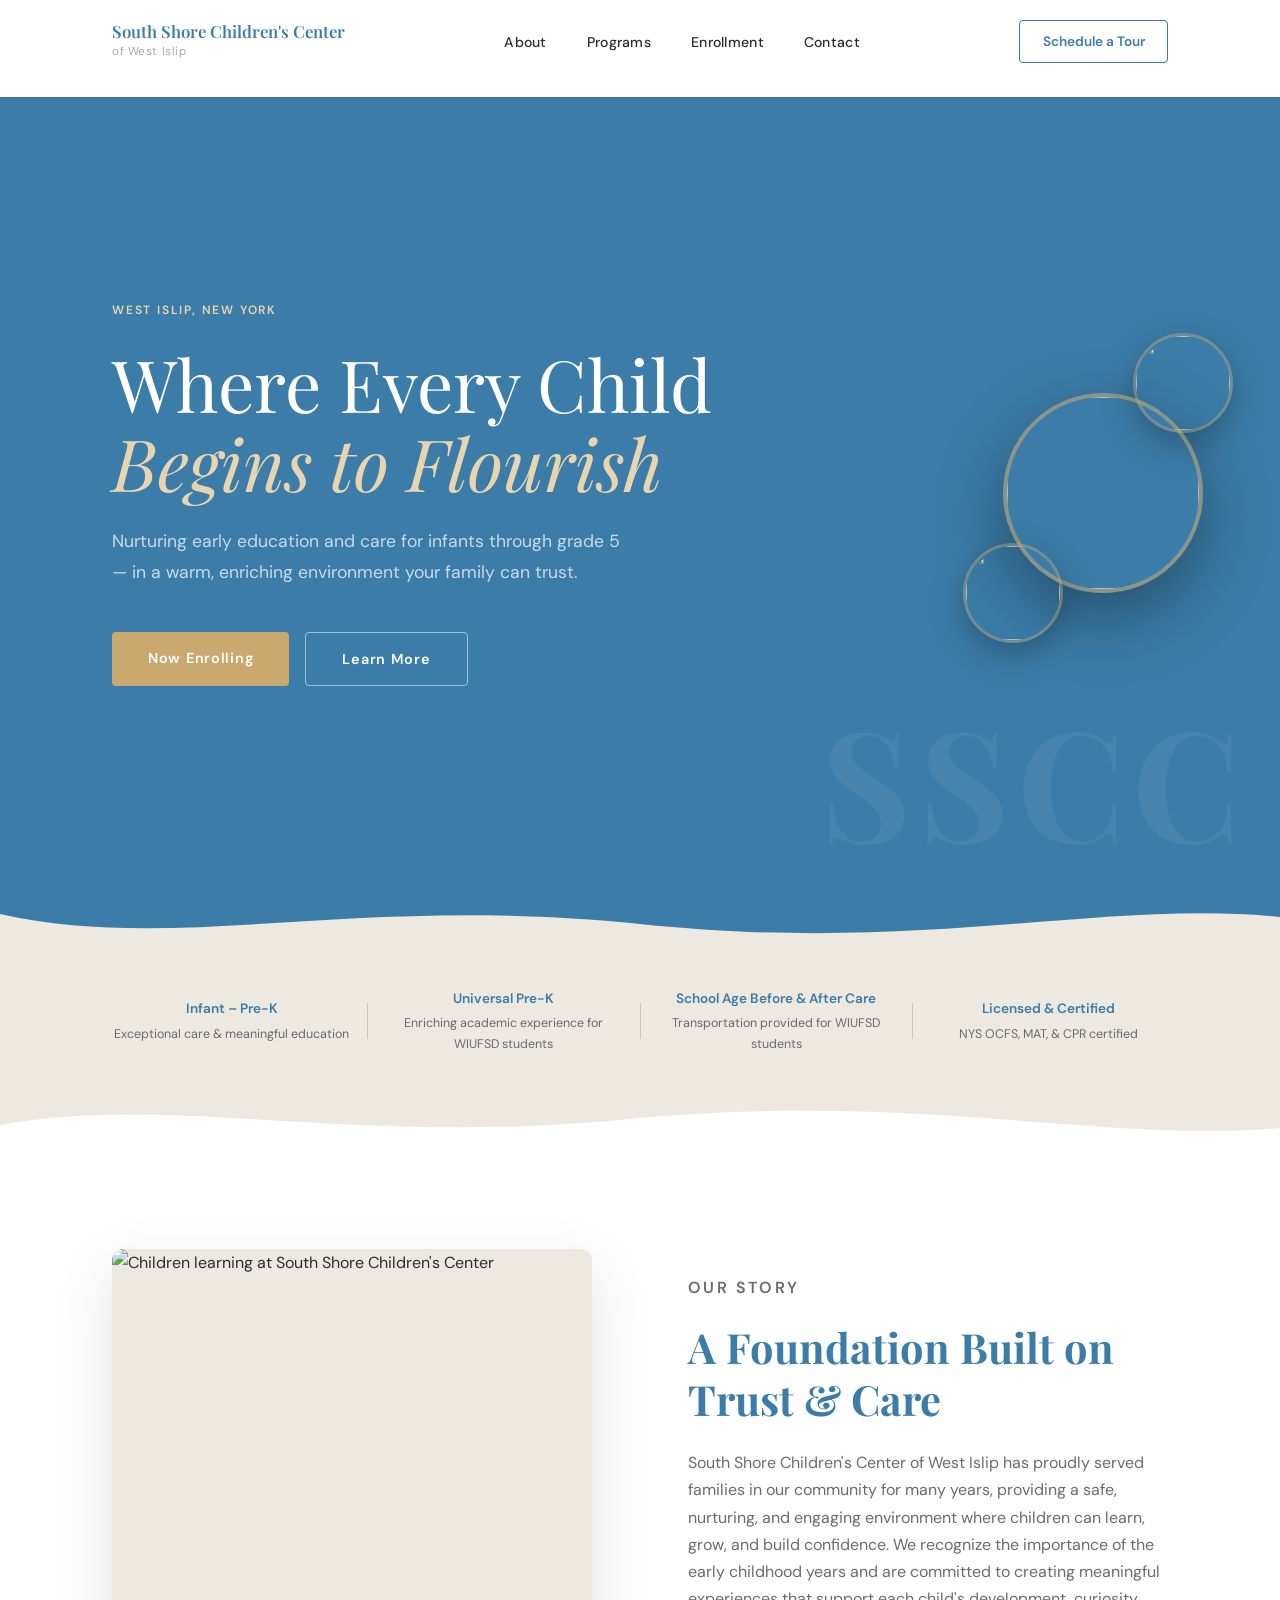
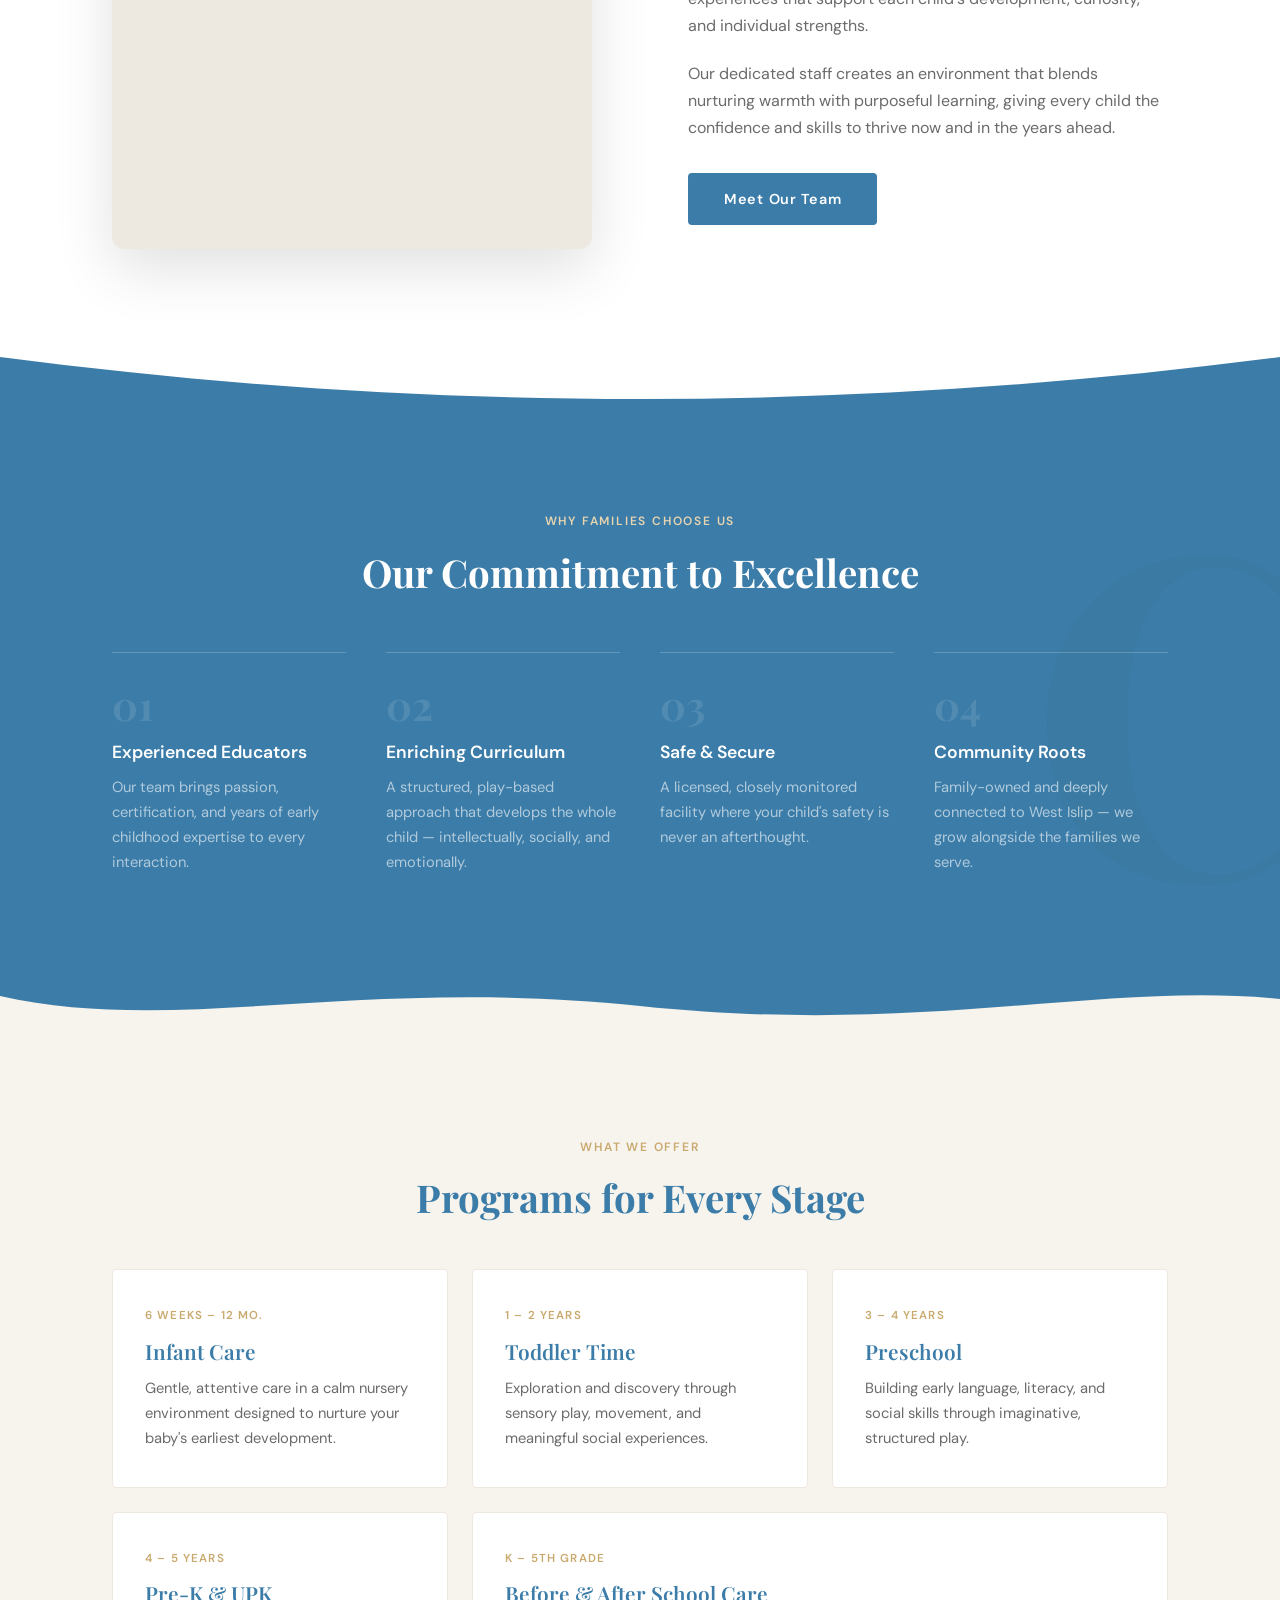
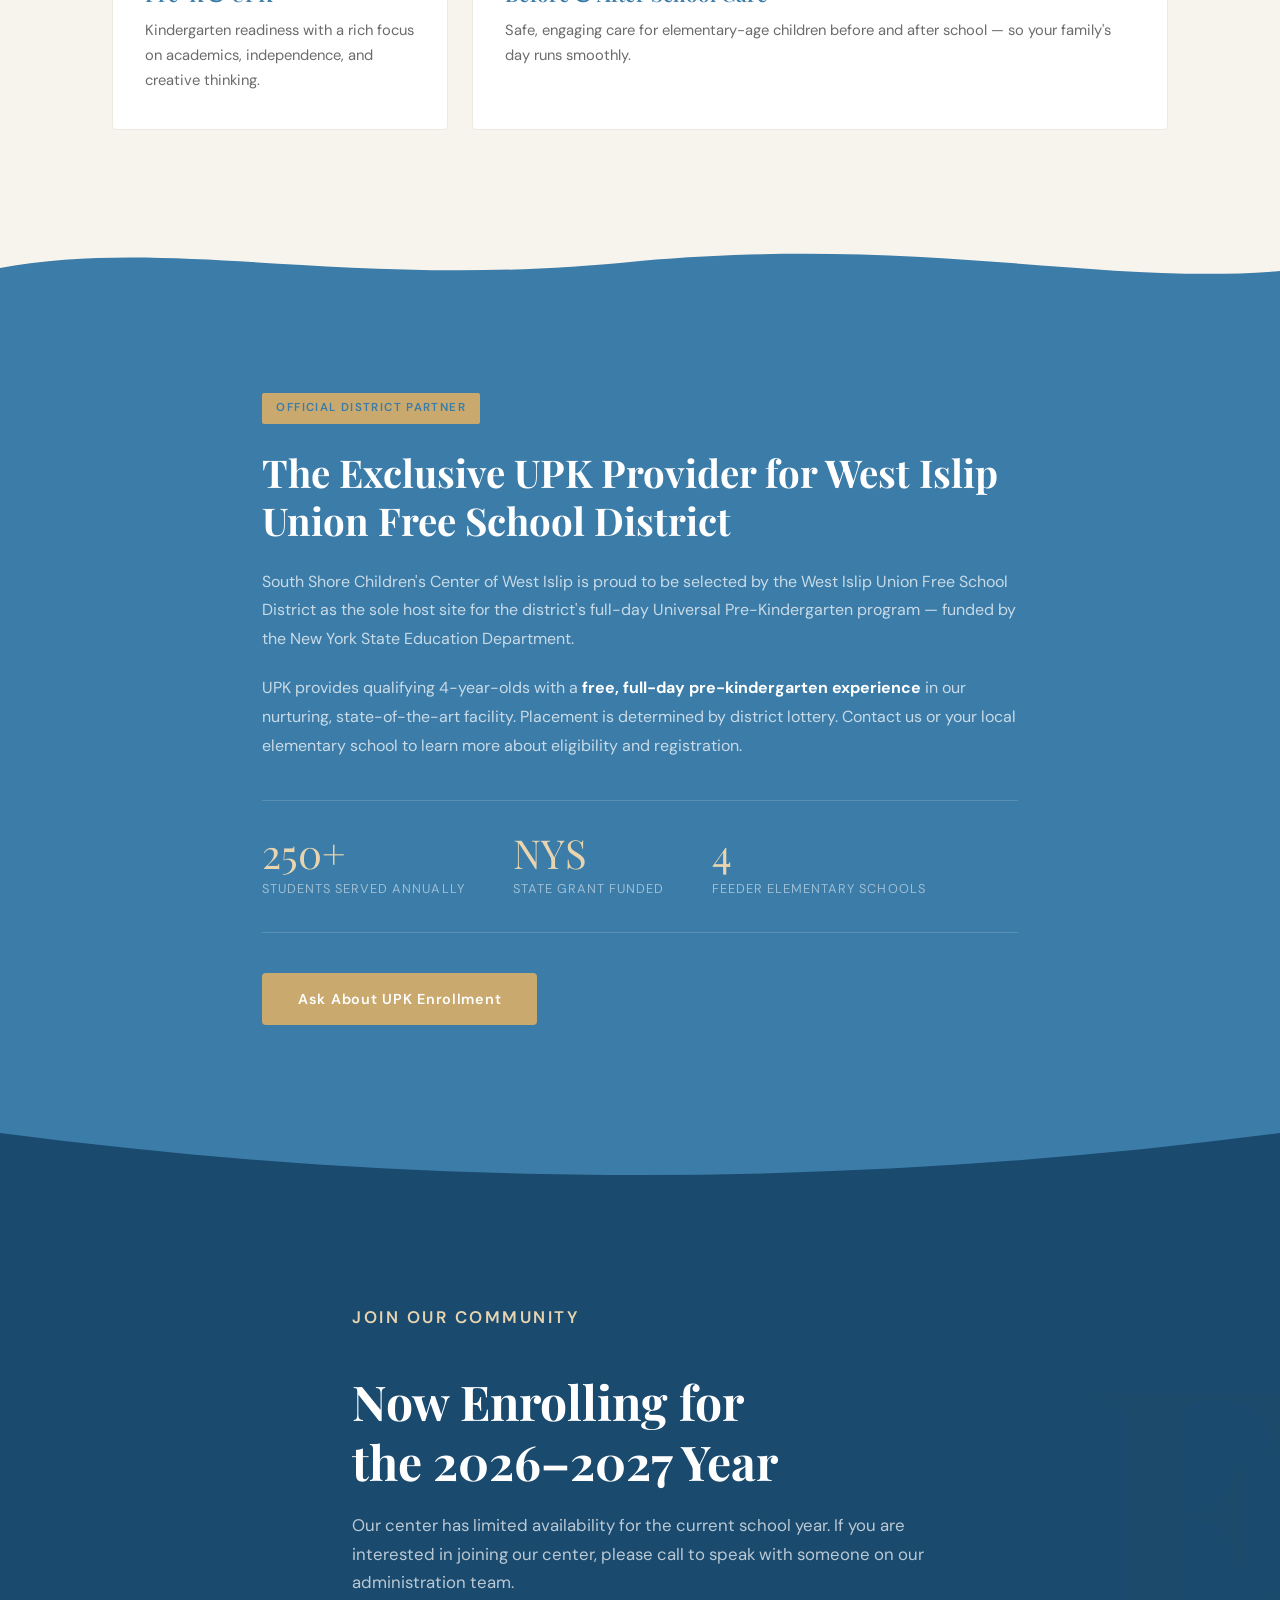
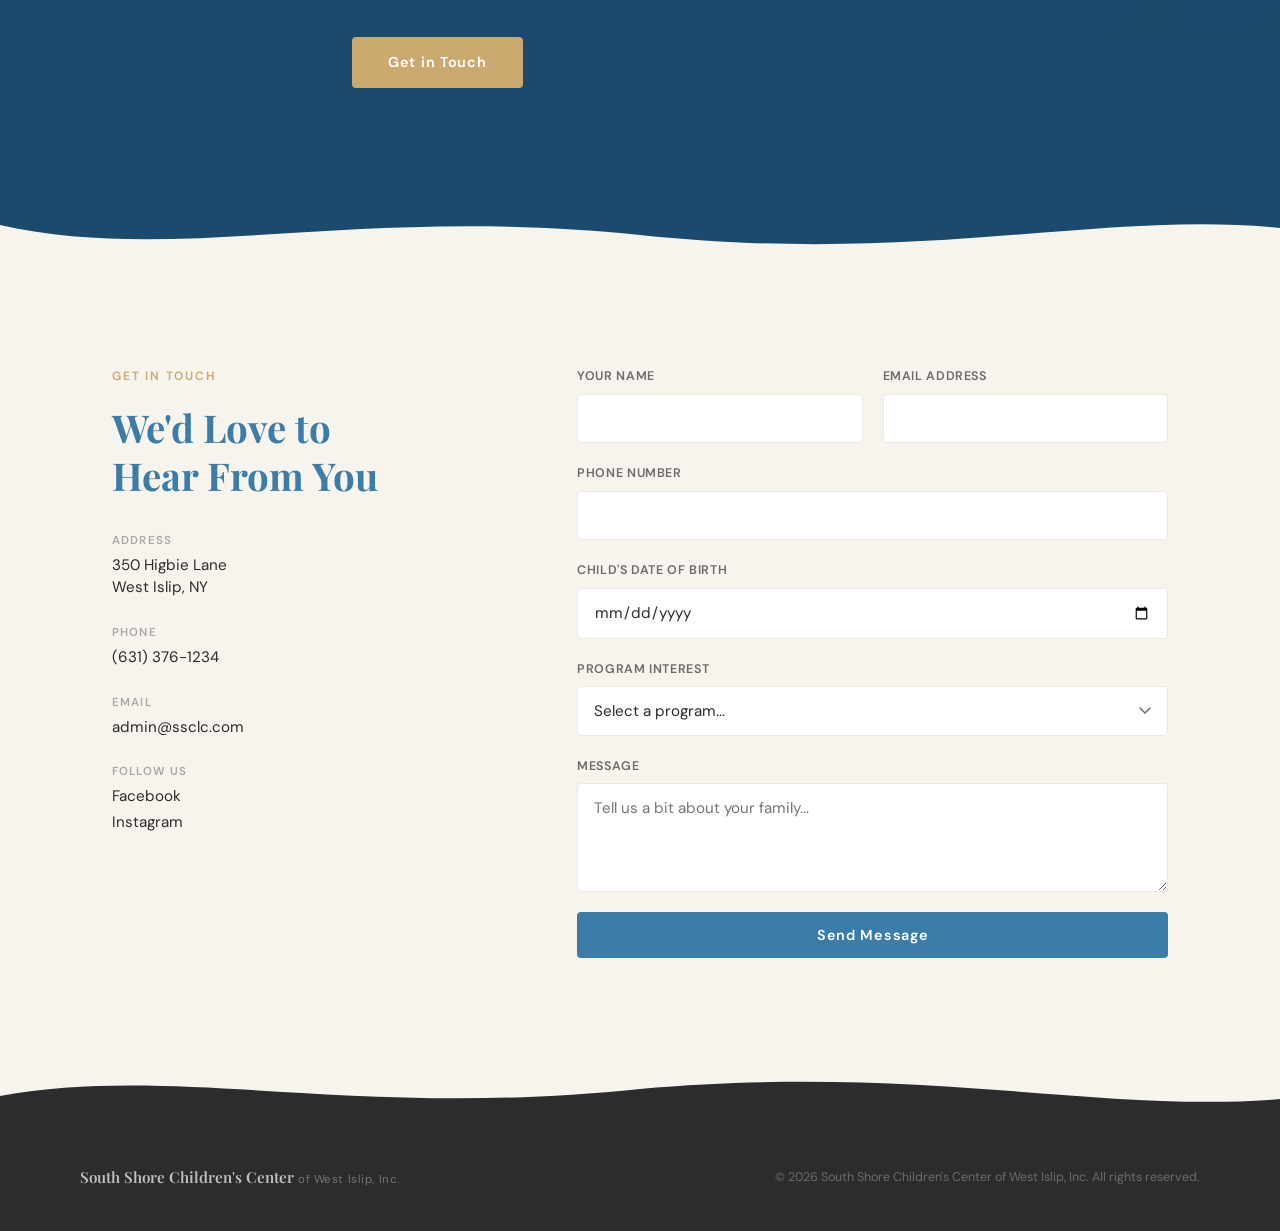
==== commit 228231d5: "Remove nav dropdown arrow; add blue hover highlight on nav items Co-Authored-By: Claude Sonnet 4.6 <" ====
--- a/index.html
+++ b/index.html
@@ -8,7 +8,7 @@
   <link rel="preconnect" href="https://fonts.gstatic.com" crossorigin />
   <link href="https://fonts.googleapis.com/css2?family=Playfair+Display:ital,wght@0,400;0,600;0,700;1,400&family=DM+Sans:wght@300;400;500;600&display=swap" rel="stylesheet" />
   <link rel="icon" type="image/svg+xml" href="favicon.svg" />
-  <link rel="stylesheet" href="main.css?v=5" />
+  <link rel="stylesheet" href="main.css?v=6" />
 </head>
 <body>
 
--- a/main.css
+++ b/main.css
@@ -138,7 +138,13 @@
   letter-spacing: 0.02em;
   transition: color 0.15s;
 }
-nav a:hover { color: var(--green); }
+nav a:hover {
+  color: var(--green);
+  background: rgba(59,124,168,0.09);
+  border-radius: 4px;
+  padding: 0.25rem 0.6rem;
+  margin: -0.25rem -0.6rem;
+}
 
 .nav-cta {
   font-size: 0.85rem;
@@ -551,11 +557,6 @@
 
 /* === NAV DROPDOWN === */
 nav ul li { position: relative; }
-nav ul li.has-dropdown > a::after {
-  content: ' ▾';
-  font-size: 0.7em;
-  opacity: 0.6;
-}
 .nav-dropdown {
   display: none;
   position: absolute;
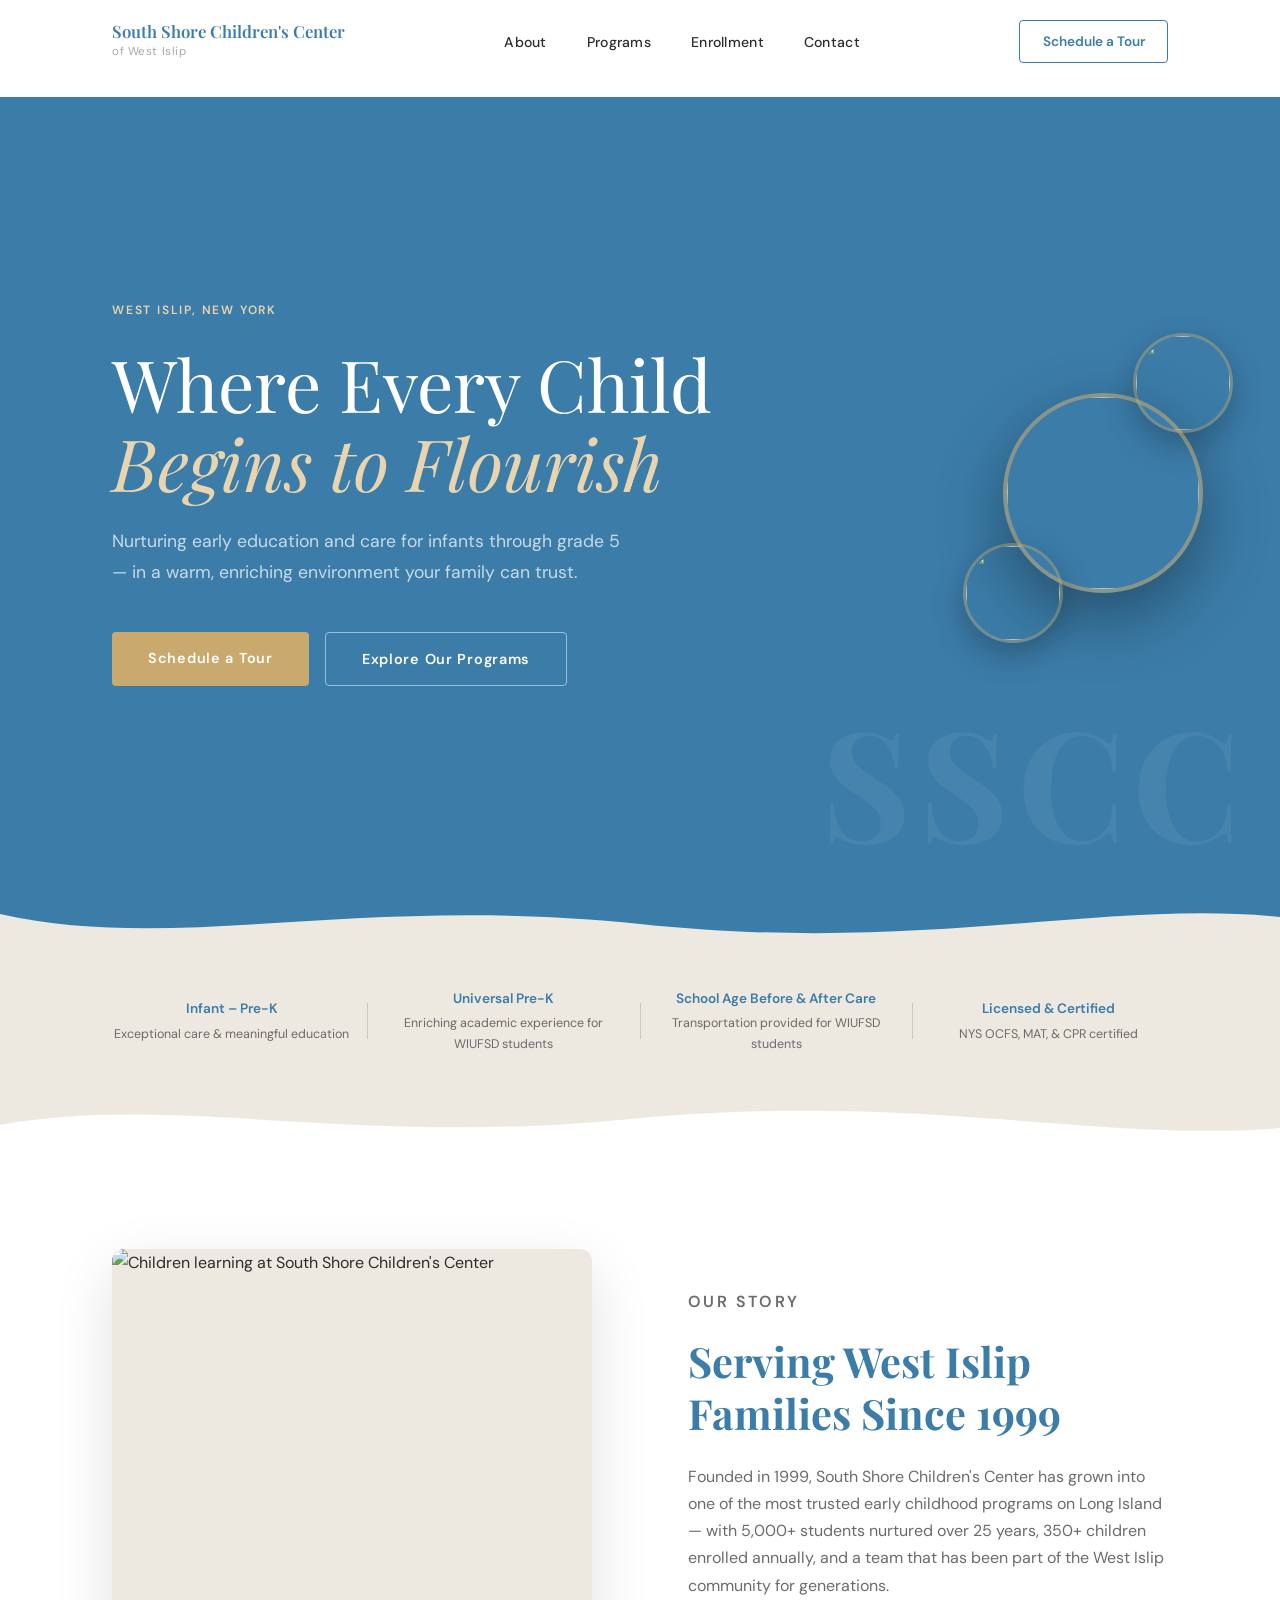
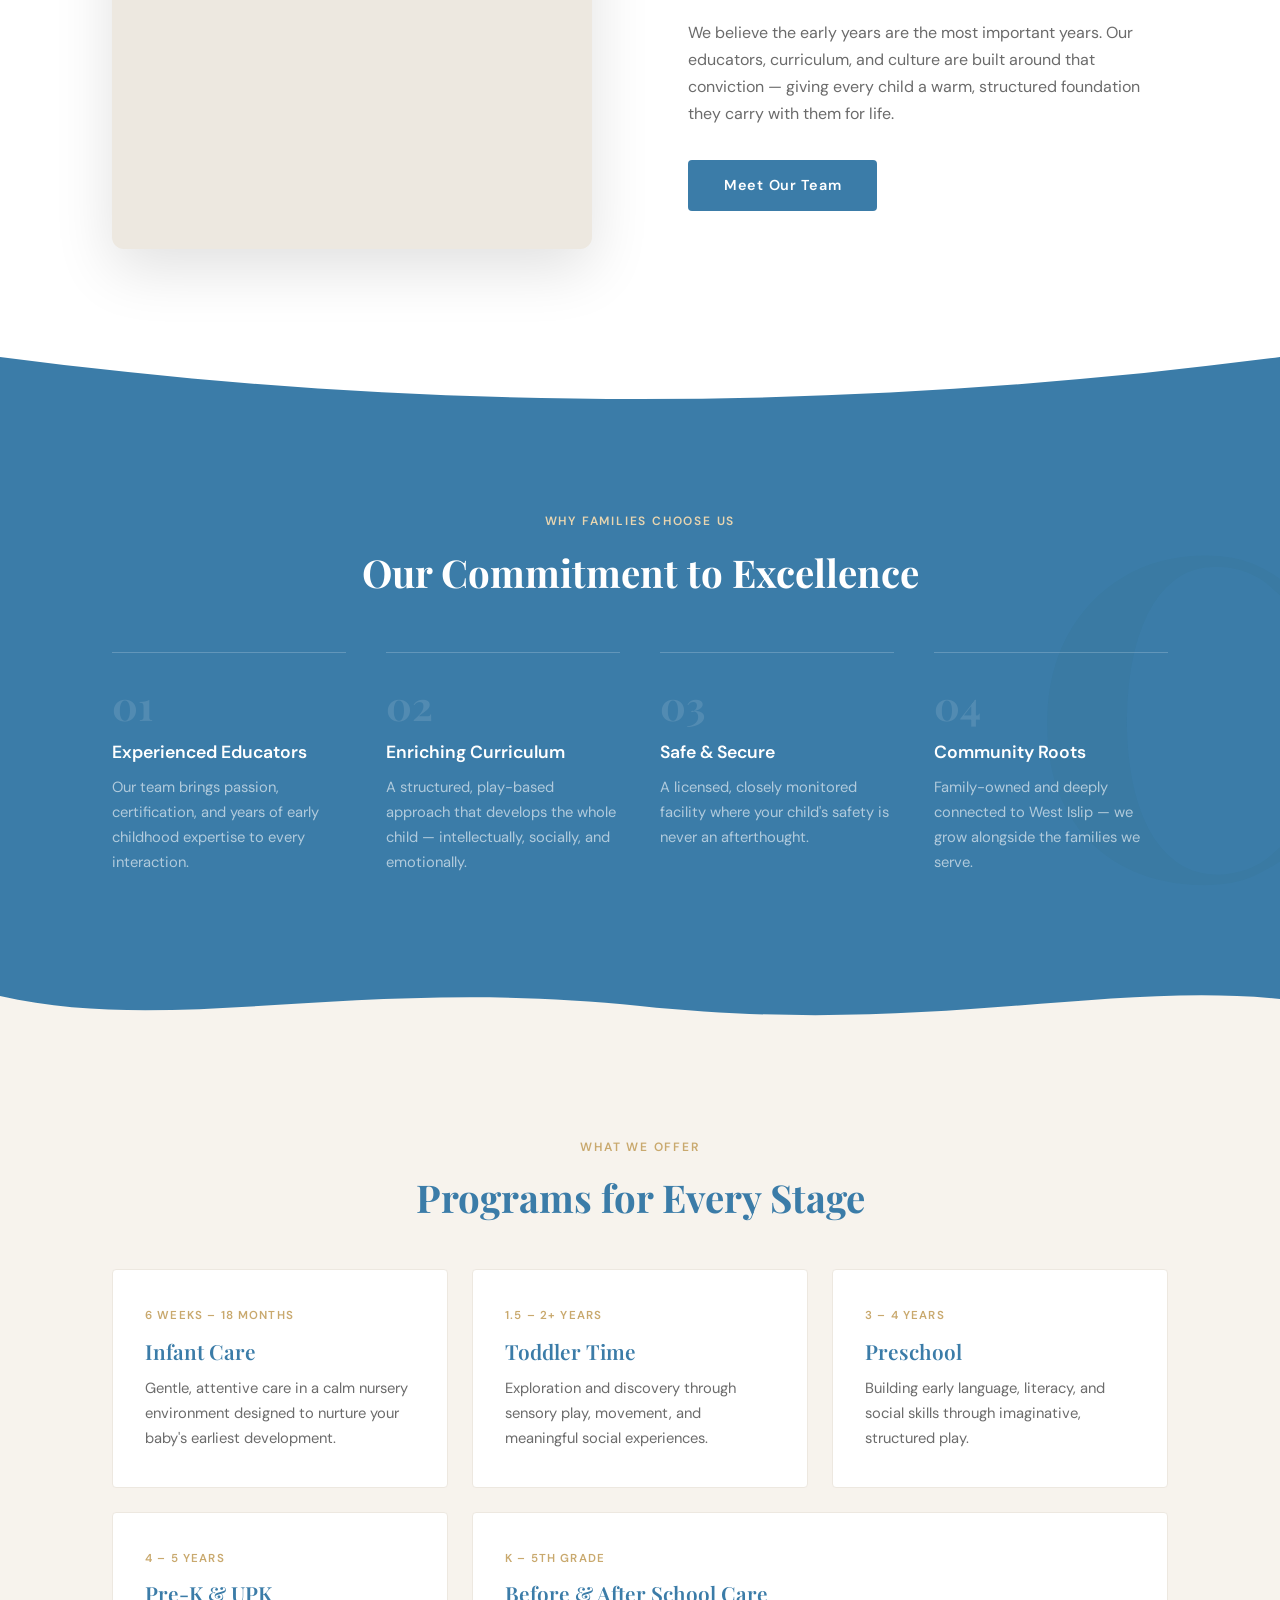
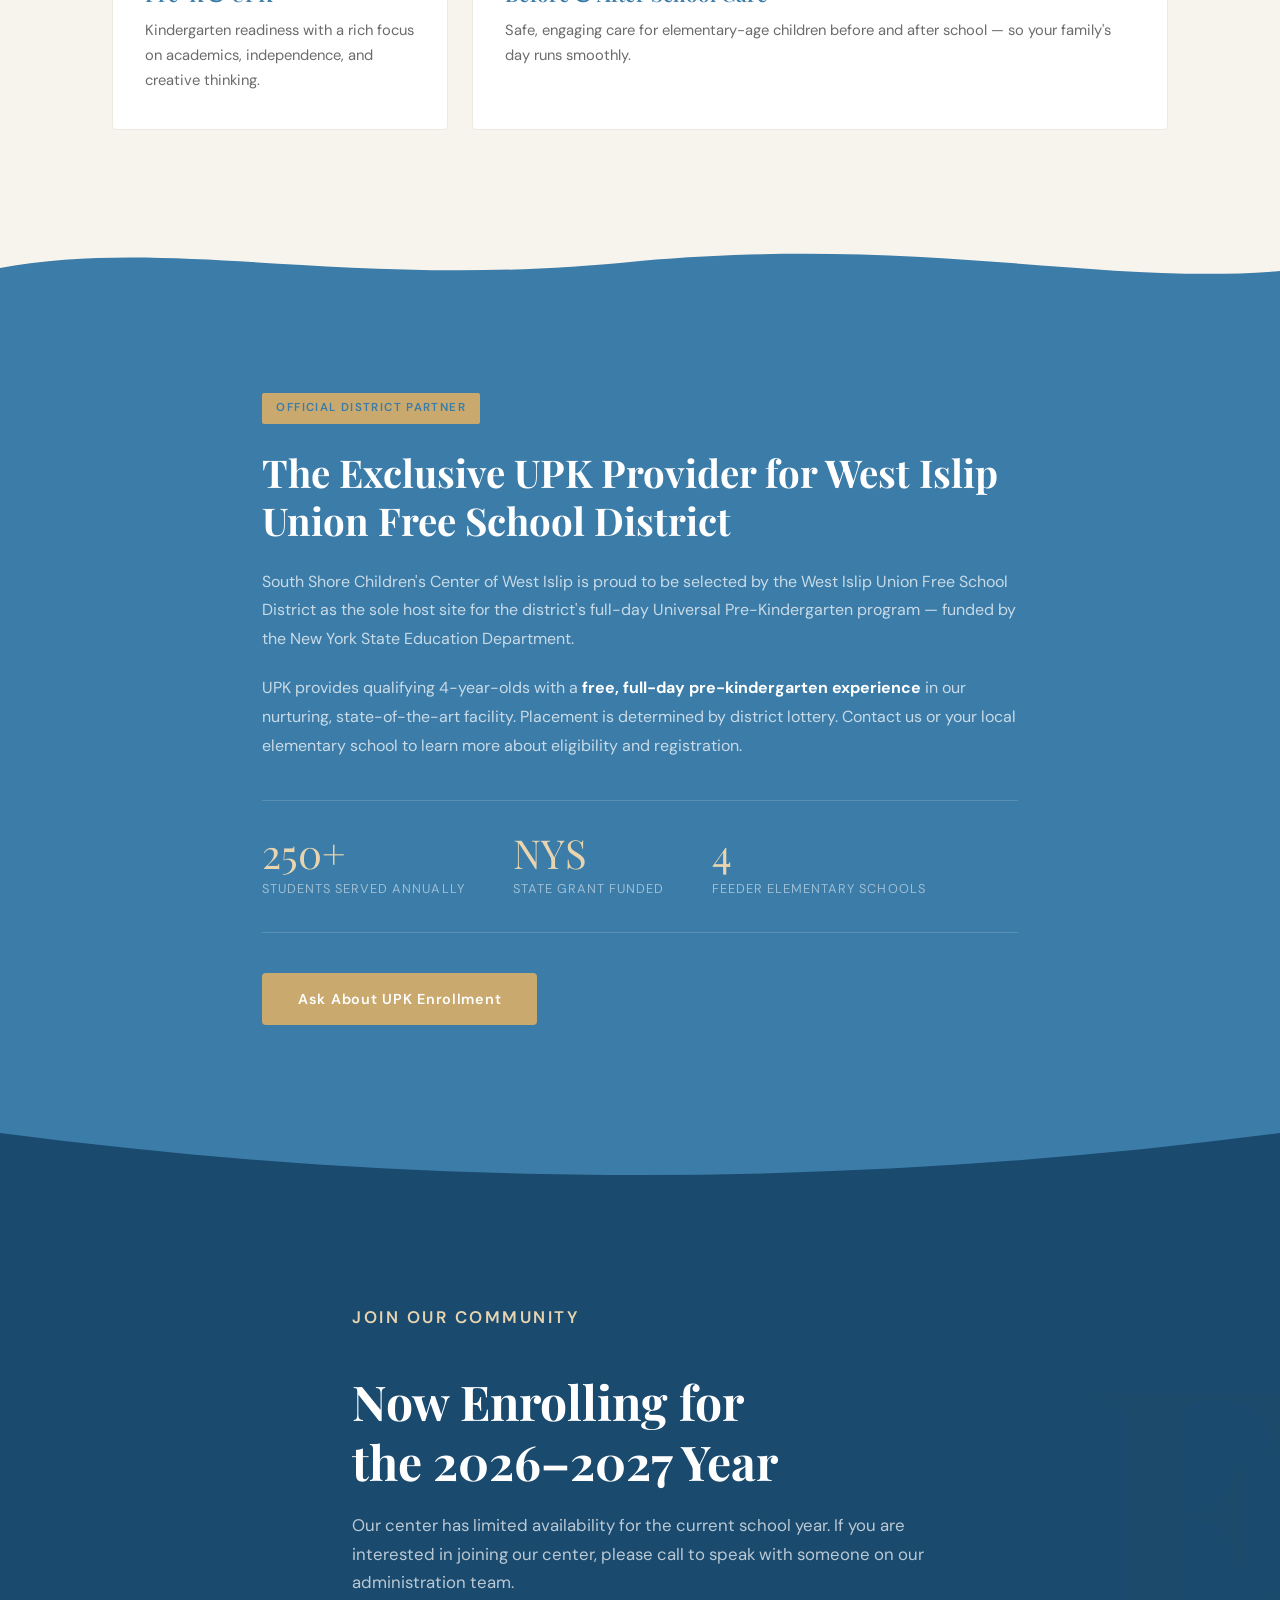
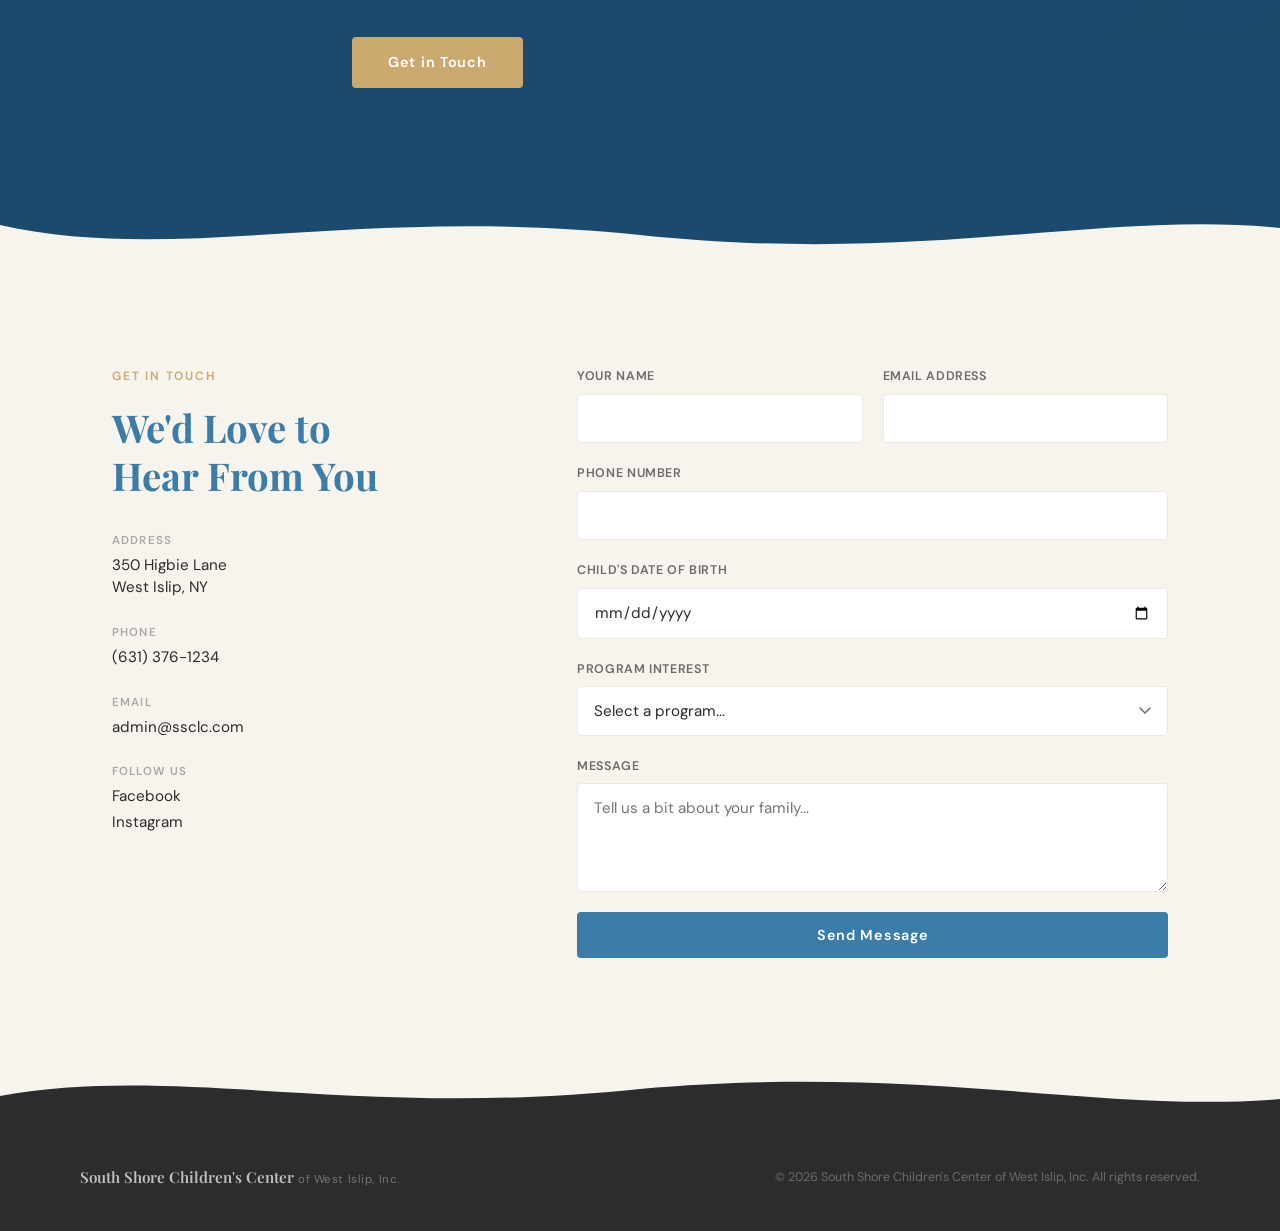
==== commit 98855399: "Hero CTAs, Our Story copy, age range fixes, nav hover polish - Hero: Schedule a Tour + Explore Our P" ====
--- a/index.html
+++ b/index.html
@@ -79,8 +79,8 @@
       <h1>Where Every Child<br /><em>Begins to Flourish</em></h1>
       <p class="hero-sub">Nurturing early education and care for infants through grade 5 — in a warm, enriching environment your family can trust.</p>
       <div class="hero-actions">
-        <a href="#enrollment" class="btn btn-sand">Now Enrolling</a>
-        <a href="#about" class="btn btn-ghost">Learn More</a>
+        <a href="contact.html" class="btn btn-sand">Schedule a Tour</a>
+        <a href="programs.html" class="btn btn-ghost">Explore Our Programs</a>
       </div>
     </div>
   </section>
@@ -133,9 +133,9 @@
         </div>
         <div class="about-text fade-up d1">
           <p class="eyebrow">Our Story</p>
-          <h2>A Foundation Built on<br />Trust &amp; Care</h2>
-          <p>South Shore Children's Center of West Islip has proudly served families in our community for many years, providing a safe, nurturing, and engaging environment where children can learn, grow, and build confidence. We recognize the importance of the early childhood years and are committed to creating meaningful experiences that support each child's development, curiosity, and individual strengths.</p>
-          <p>Our dedicated staff creates an environment that blends nurturing warmth with purposeful learning, giving every child the confidence and skills to thrive now and in the years ahead.</p>
+          <h2>Serving West Islip<br />Families Since 1999</h2>
+          <p>Founded in 1999, South Shore Children's Center has grown into one of the most trusted early childhood programs on Long Island — with 5,000+ students nurtured over 25 years, 350+ children enrolled annually, and a team that has been part of the West Islip community for generations.</p>
+          <p>We believe the early years are the most important years. Our educators, curriculum, and culture are built around that conviction — giving every child a warm, structured foundation they carry with them for life.</p>
           <a href="about.html" class="btn btn-primary">Meet Our Team</a>
         </div>
       </div>
@@ -194,12 +194,12 @@
       <h2 class="center fade-up d1">Programs for Every Stage</h2>
       <div class="programs-grid">
         <div class="program-card fade-up">
-<div class="program-age">6 weeks – 12 mo.</div>
+<div class="program-age">6 weeks – 18 months</div>
           <h3>Infant Care</h3>
           <p>Gentle, attentive care in a calm nursery environment designed to nurture your baby's earliest development.</p>
         </div>
         <div class="program-card fade-up d1">
-<div class="program-age">1 – 2 years</div>
+<div class="program-age">1.5 – 2+ years</div>
           <h3>Toddler Time</h3>
           <p>Exploration and discovery through sensory play, movement, and meaningful social experiences.</p>
         </div>
--- a/main.css
+++ b/main.css
@@ -140,10 +140,10 @@
 }
 nav a:hover {
   color: var(--green);
-  background: rgba(59,124,168,0.09);
-  border-radius: 4px;
-  padding: 0.25rem 0.6rem;
-  margin: -0.25rem -0.6rem;
+  background: rgba(59,124,168,0.14);
+  border-radius: 6px;
+  padding: 1rem 1.4rem;
+  margin: -1rem -1.4rem;
 }
 
 .nav-cta {
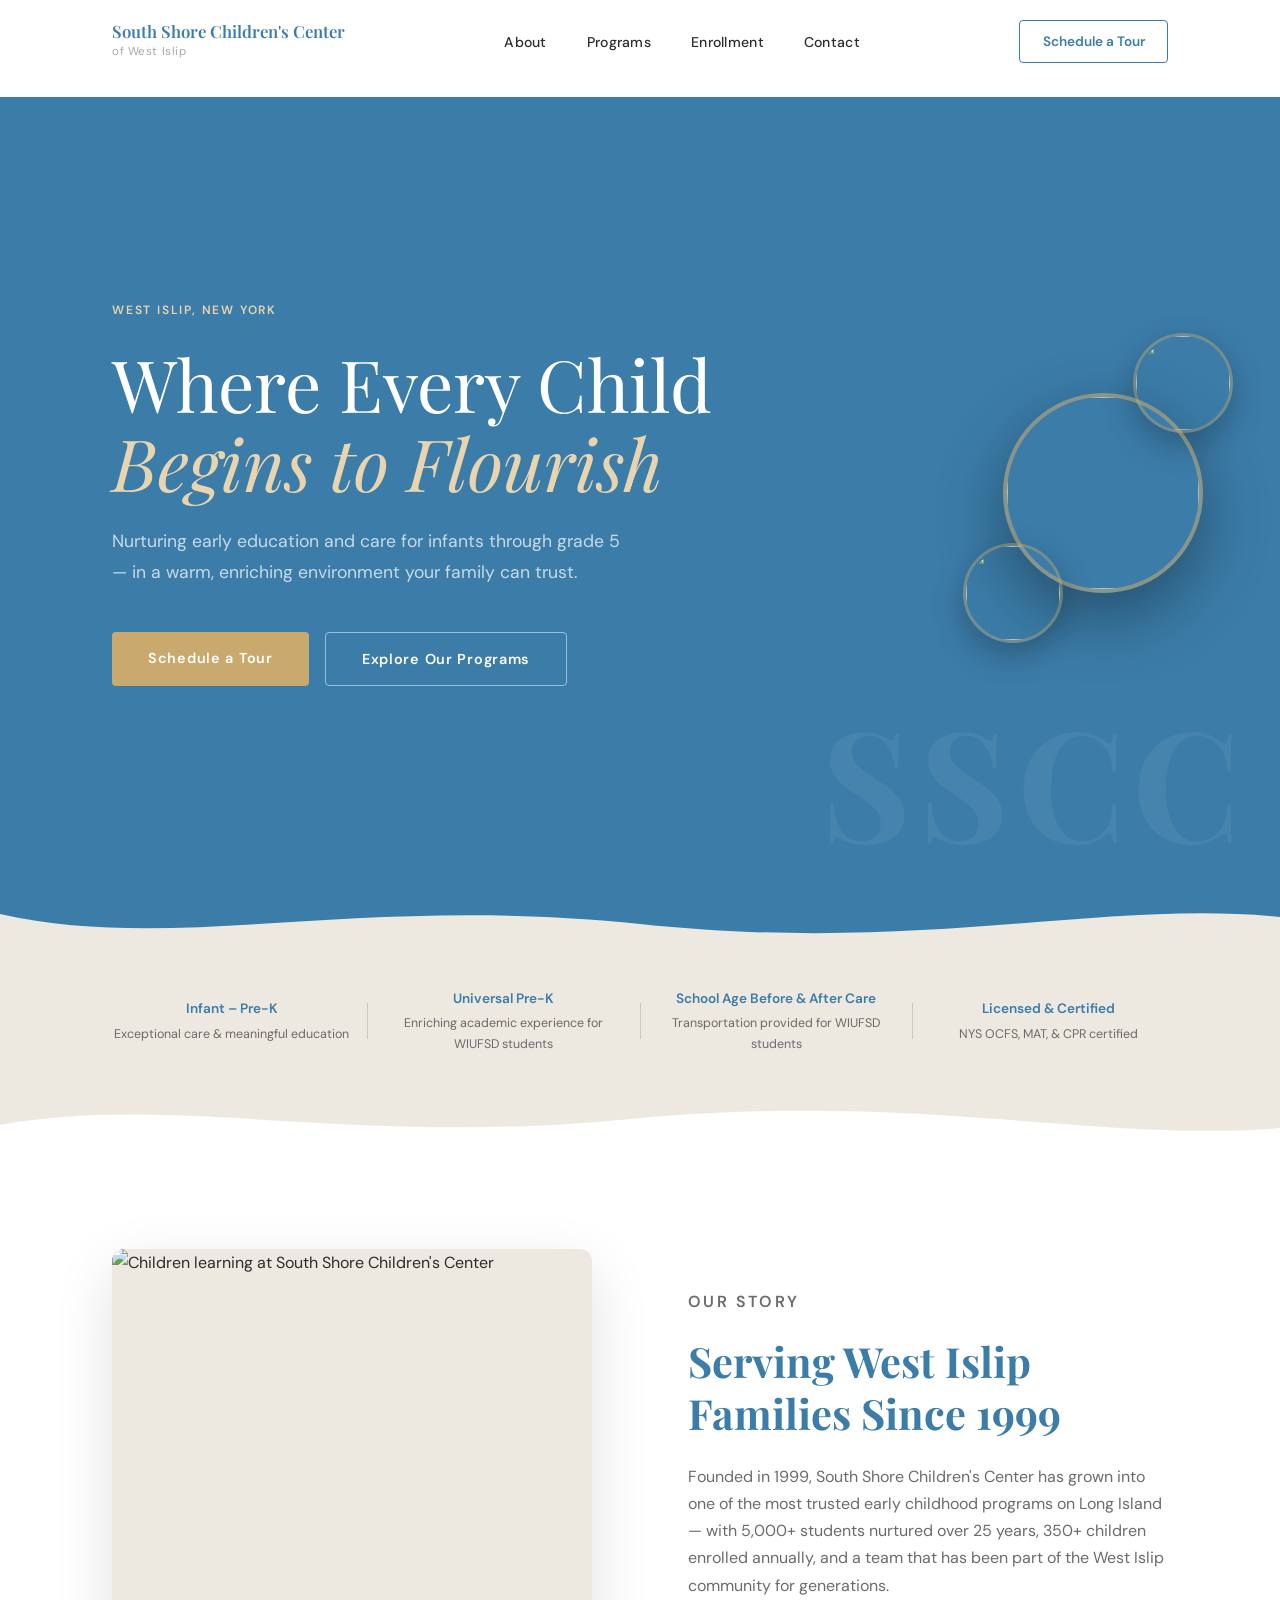
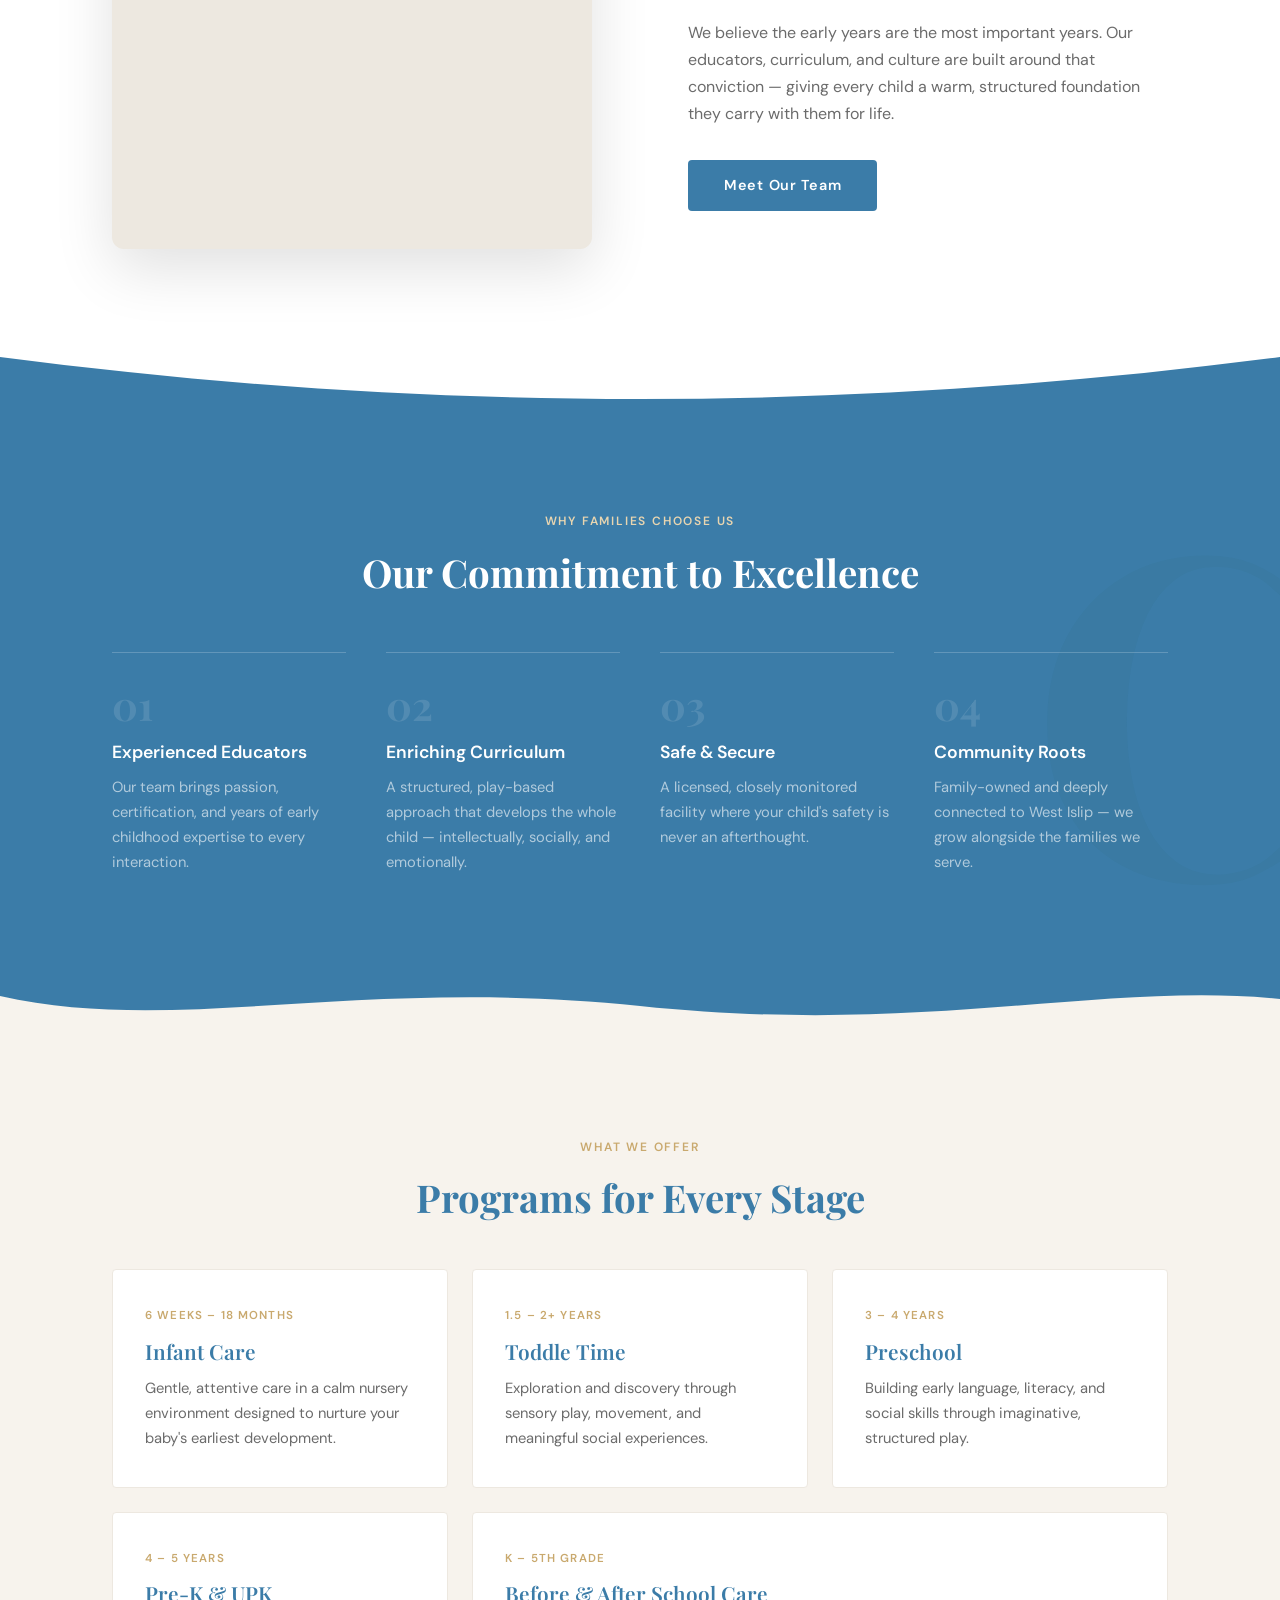
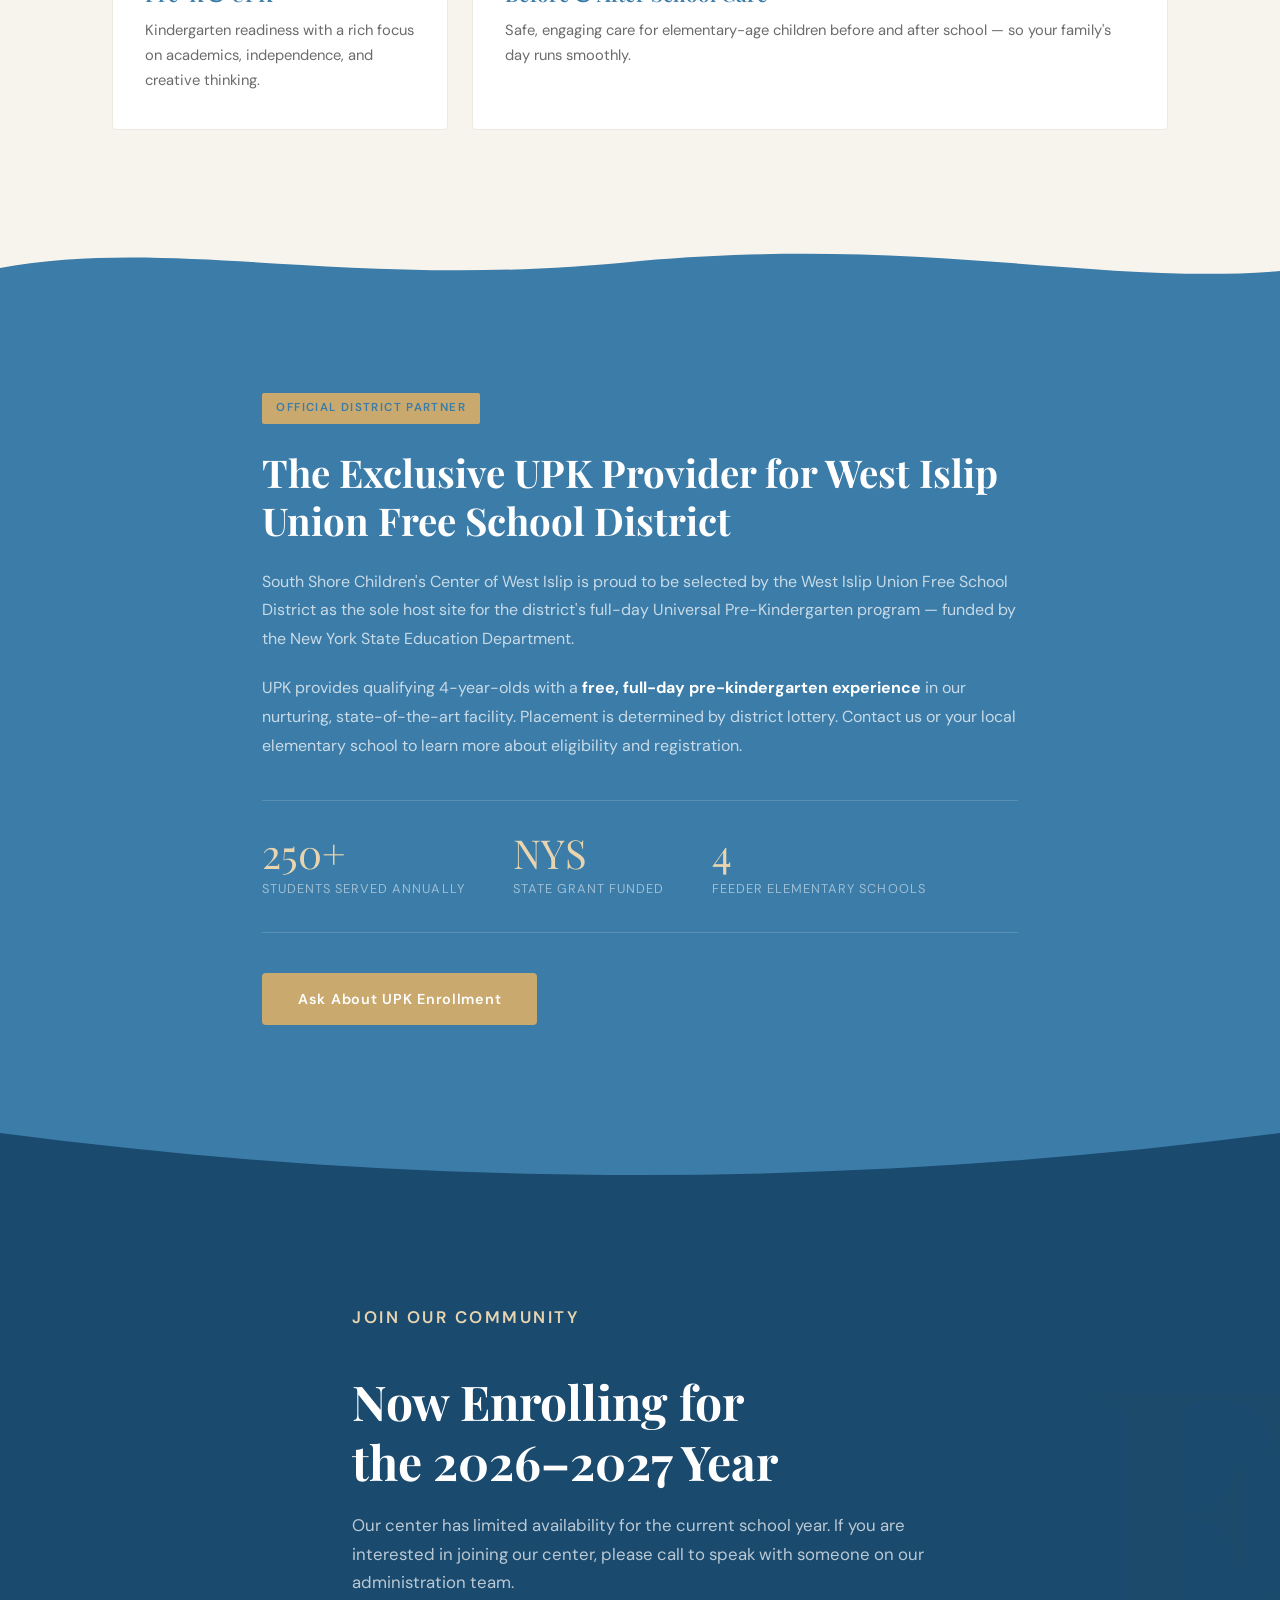
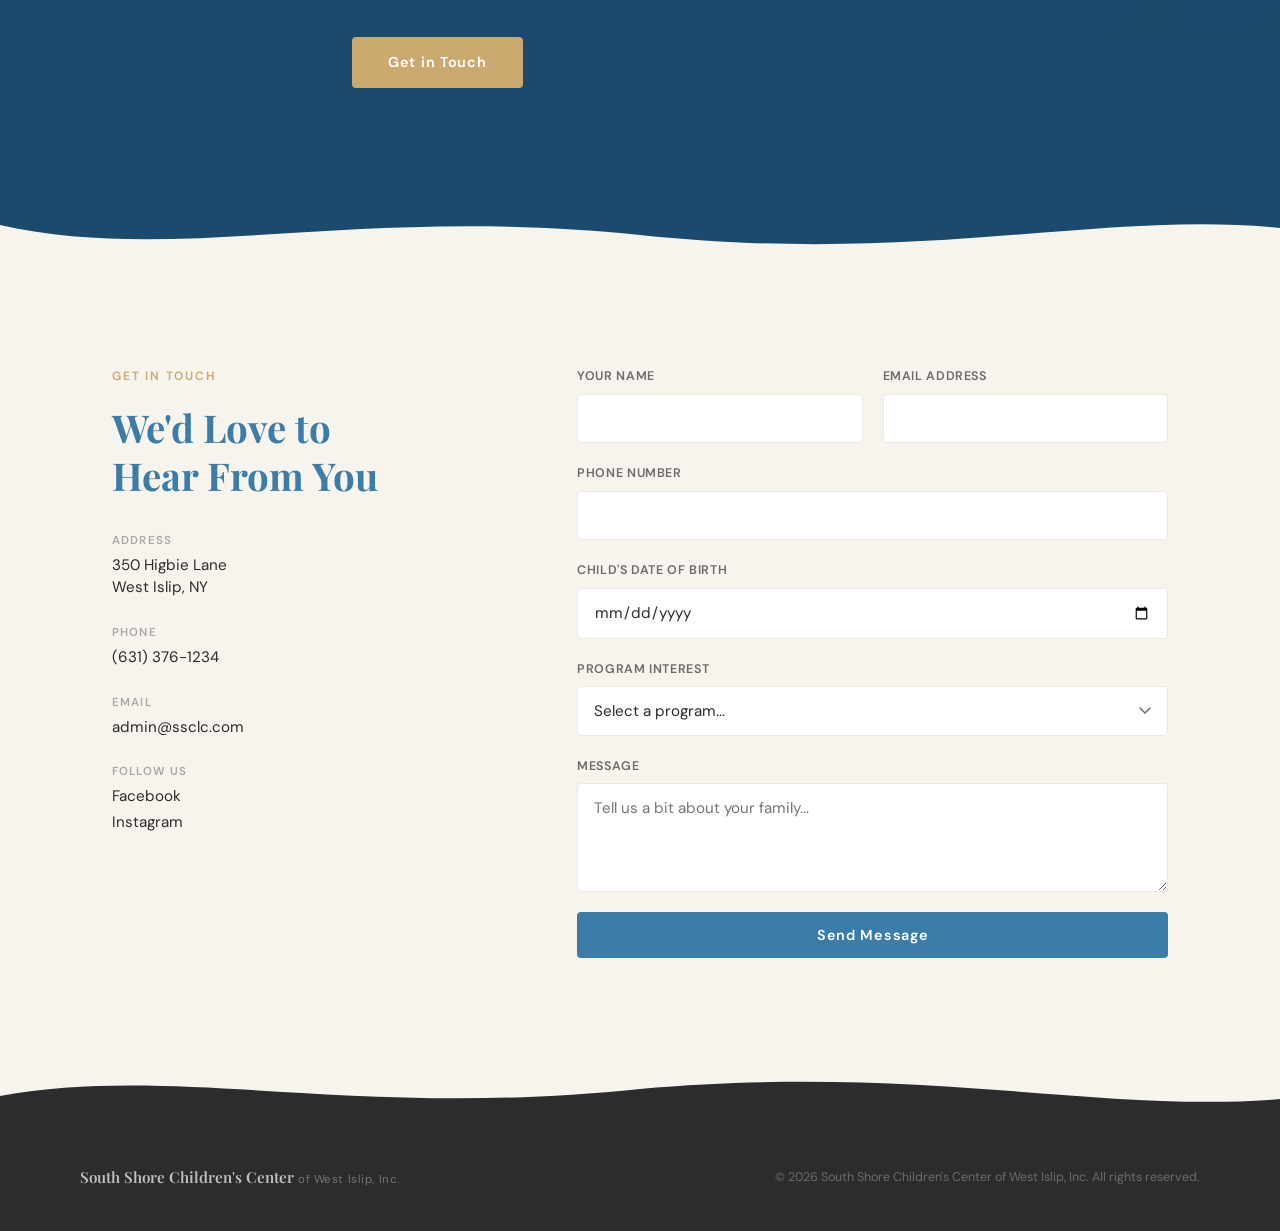
==== commit 6babd9a3: "Remove tabbed programs page; link homepage cards to individual pages - Delete programs.html - Homepa" ====
--- a/index.html
+++ b/index.html
@@ -22,13 +22,13 @@
       <nav>
         <ul>
           <li><a href="about.html">About</a></li>
-          <li class="has-dropdown"><a href="programs.html">Programs</a>
+          <li class="has-dropdown"><a href="#" onclick="return false;">Programs</a>
             <ul class="nav-dropdown">
-              <li><a href="programs.html#infant">Infant Care</a></li>
-              <li><a href="programs.html#toddler">Toddler</a></li>
-              <li><a href="programs.html#preschool">Preschool</a></li>
-              <li><a href="programs.html#upk">Pre-K &amp; UPK</a></li>
-              <li><a href="programs.html#aftercare">Before &amp; After Care</a></li>
+              <li><a href="infant-care.html">Infant Care</a></li>
+              <li><a href="toddler.html">Toddler</a></li>
+              <li><a href="preschool.html">Preschool</a></li>
+              <li><a href="upk.html">Pre-K &amp; UPK</a></li>
+              <li><a href="before-after-care.html">Before &amp; After Care</a></li>
             </ul>
           </li>
           <li><a href="enrollment.html">Enrollment</a></li>
@@ -41,13 +41,13 @@
   <div class="mobile-nav" id="mobile-nav">
     <ul>
       <li><a href="about.html">About</a></li>
-      <li class="has-dropdown"><a href="programs.html">Programs</a>
+      <li class="has-dropdown"><a href="#" onclick="return false;">Programs</a>
             <ul class="nav-dropdown">
-              <li><a href="programs.html#infant">Infant Care</a></li>
-              <li><a href="programs.html#toddler">Toddler</a></li>
-              <li><a href="programs.html#preschool">Preschool</a></li>
-              <li><a href="programs.html#upk">Pre-K &amp; UPK</a></li>
-              <li><a href="programs.html#aftercare">Before &amp; After Care</a></li>
+              <li><a href="infant-care.html">Infant Care</a></li>
+              <li><a href="toddler.html">Toddler</a></li>
+              <li><a href="preschool.html">Preschool</a></li>
+              <li><a href="upk.html">Pre-K &amp; UPK</a></li>
+              <li><a href="before-after-care.html">Before &amp; After Care</a></li>
             </ul>
           </li>
       <li><a href="enrollment.html">Enrollment</a></li>
@@ -80,7 +80,7 @@
       <p class="hero-sub">Nurturing early education and care for infants through grade 5 — in a warm, enriching environment your family can trust.</p>
       <div class="hero-actions">
         <a href="contact.html" class="btn btn-sand">Schedule a Tour</a>
-        <a href="programs.html" class="btn btn-ghost">Explore Our Programs</a>
+        <a href="#programs" class="btn btn-ghost">Explore Our Programs</a>
       </div>
     </div>
   </section>
@@ -193,31 +193,31 @@
       <p class="eyebrow center fade-up">What We Offer</p>
       <h2 class="center fade-up d1">Programs for Every Stage</h2>
       <div class="programs-grid">
-        <div class="program-card fade-up">
-<div class="program-age">6 weeks – 18 months</div>
+        <a href="infant-care.html" class="program-card fade-up" style="text-decoration:none;display:block;">
+          <div class="program-age">6 weeks – 18 months</div>
           <h3>Infant Care</h3>
           <p>Gentle, attentive care in a calm nursery environment designed to nurture your baby's earliest development.</p>
-        </div>
-        <div class="program-card fade-up d1">
-<div class="program-age">1.5 – 2+ years</div>
-          <h3>Toddler Time</h3>
+        </a>
+        <a href="toddler.html" class="program-card fade-up d1" style="text-decoration:none;display:block;">
+          <div class="program-age">1.5 – 2+ years</div>
+          <h3>Toddle Time</h3>
           <p>Exploration and discovery through sensory play, movement, and meaningful social experiences.</p>
-        </div>
-        <div class="program-card fade-up d2">
-<div class="program-age">3 – 4 years</div>
+        </a>
+        <a href="preschool.html" class="program-card fade-up d2" style="text-decoration:none;display:block;">
+          <div class="program-age">3 – 4 years</div>
           <h3>Preschool</h3>
           <p>Building early language, literacy, and social skills through imaginative, structured play.</p>
-        </div>
-        <div class="program-card fade-up d3">
-<div class="program-age">4 – 5 years</div>
+        </a>
+        <a href="upk.html" class="program-card fade-up d3" style="text-decoration:none;display:block;">
+          <div class="program-age">4 – 5 years</div>
           <h3>Pre-K &amp; UPK</h3>
           <p>Kindergarten readiness with a rich focus on academics, independence, and creative thinking.</p>
-        </div>
-        <div class="program-card fade-up" style="grid-column: span 2;">
-<div class="program-age">K – 5th Grade</div>
+        </a>
+        <a href="before-after-care.html" class="program-card fade-up" style="text-decoration:none;display:block;grid-column: span 2;">
+          <div class="program-age">K – 5th Grade</div>
           <h3>Before &amp; After School Care</h3>
           <p>Safe, engaging care for elementary-age children before and after school — so your family's day runs smoothly.</p>
-        </div>
+        </a>
       </div>
     </div>
   </section>
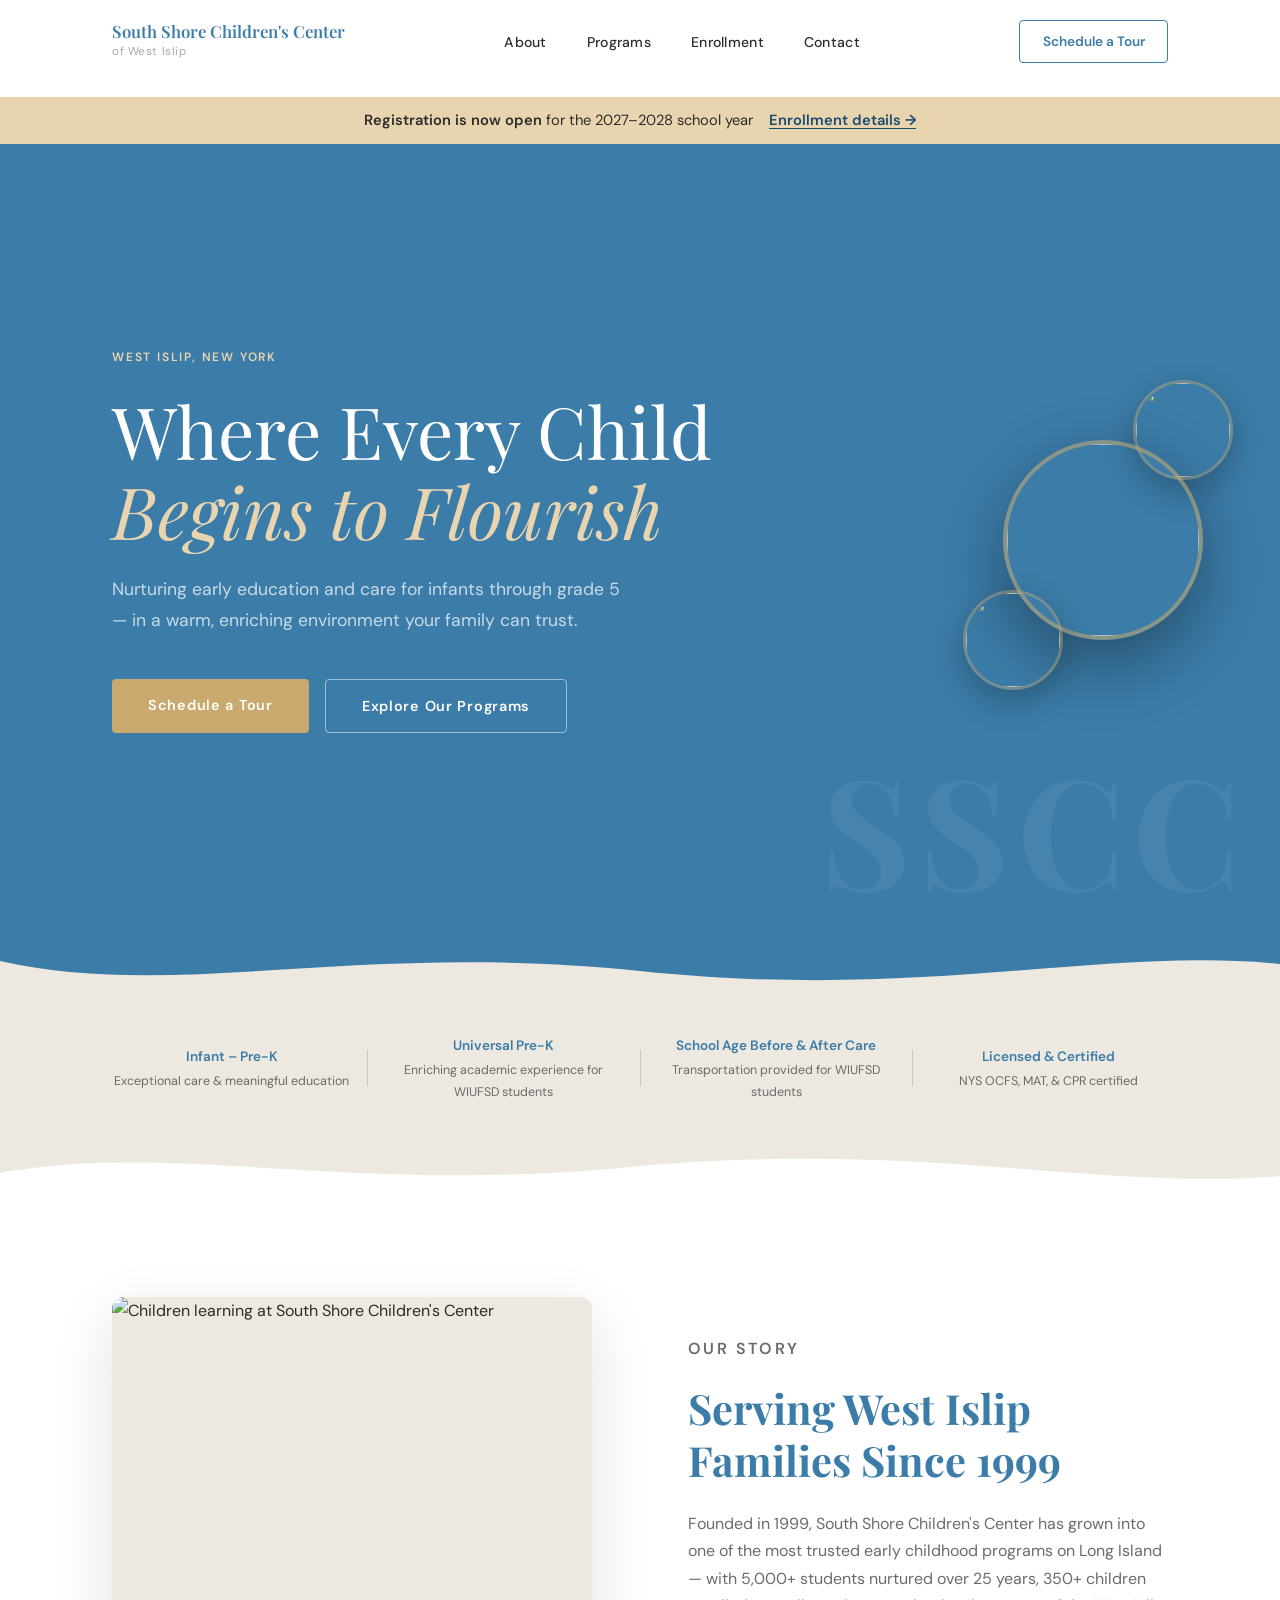
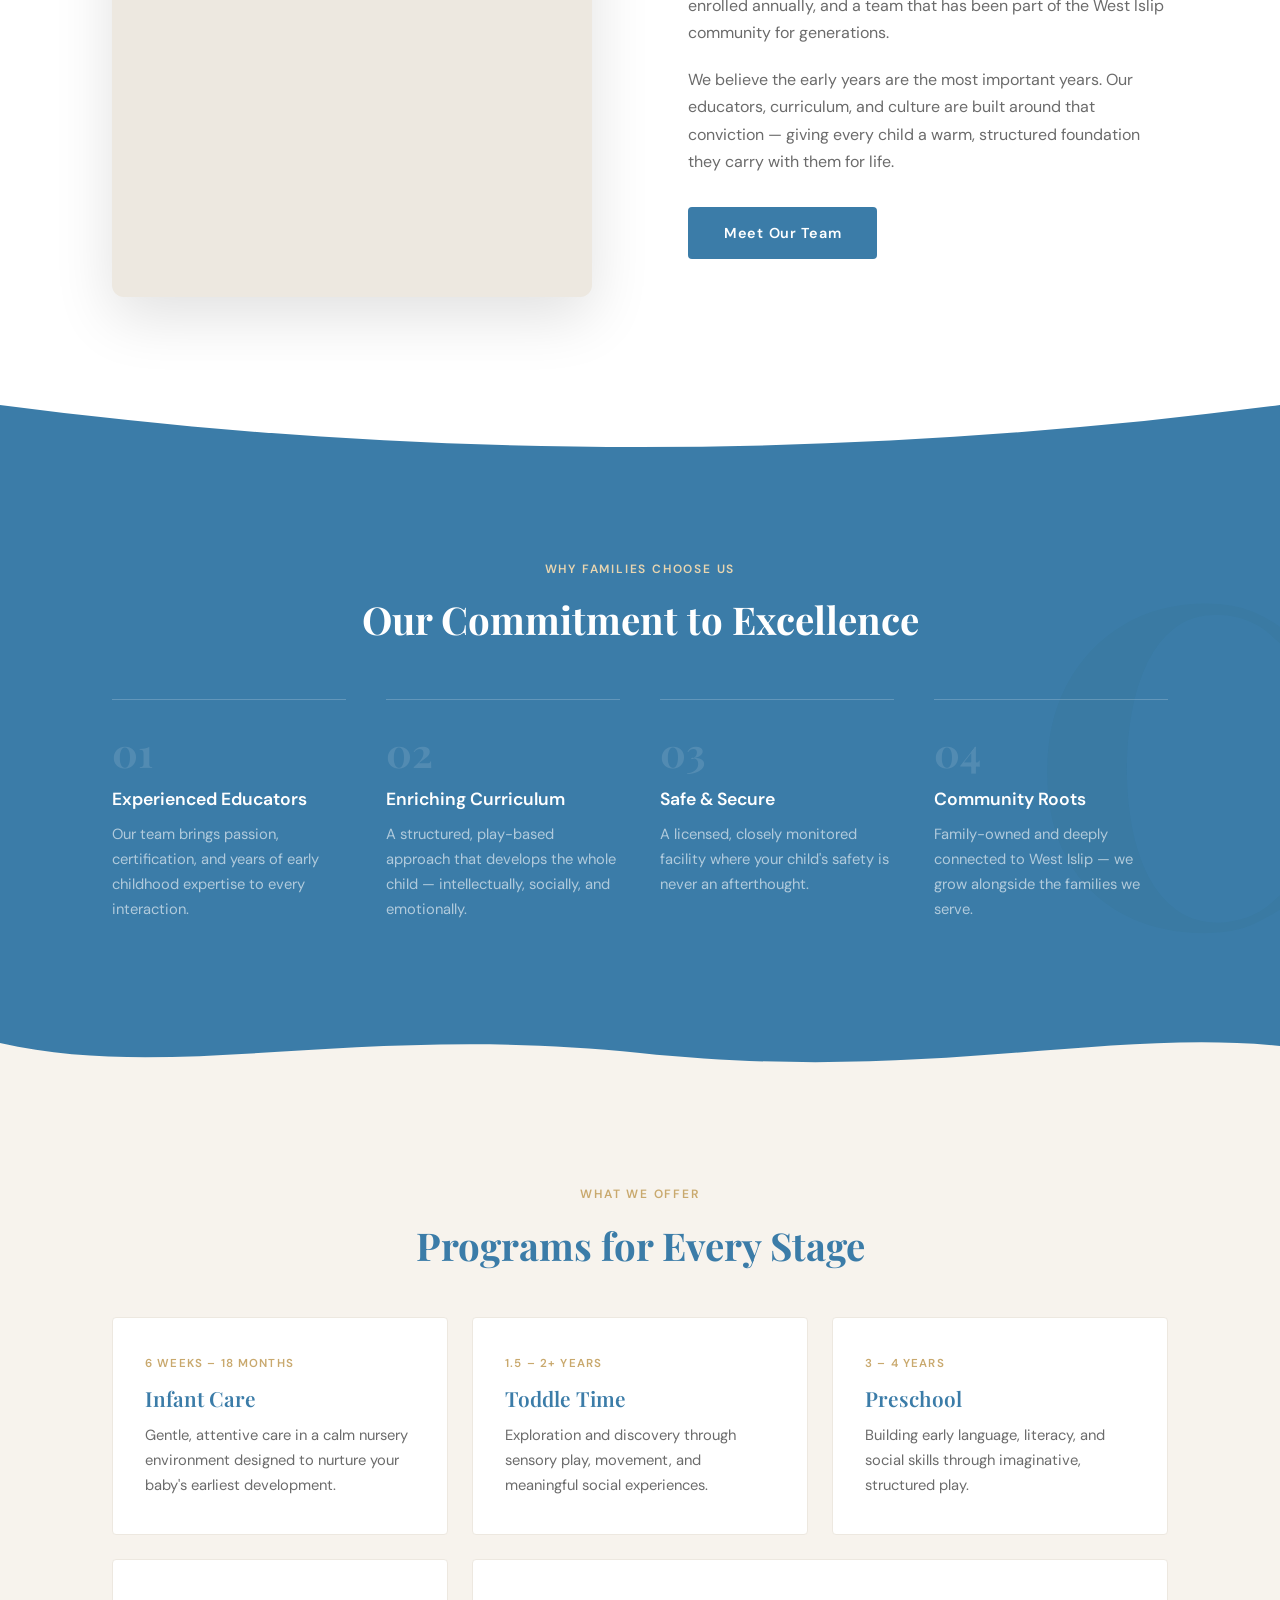
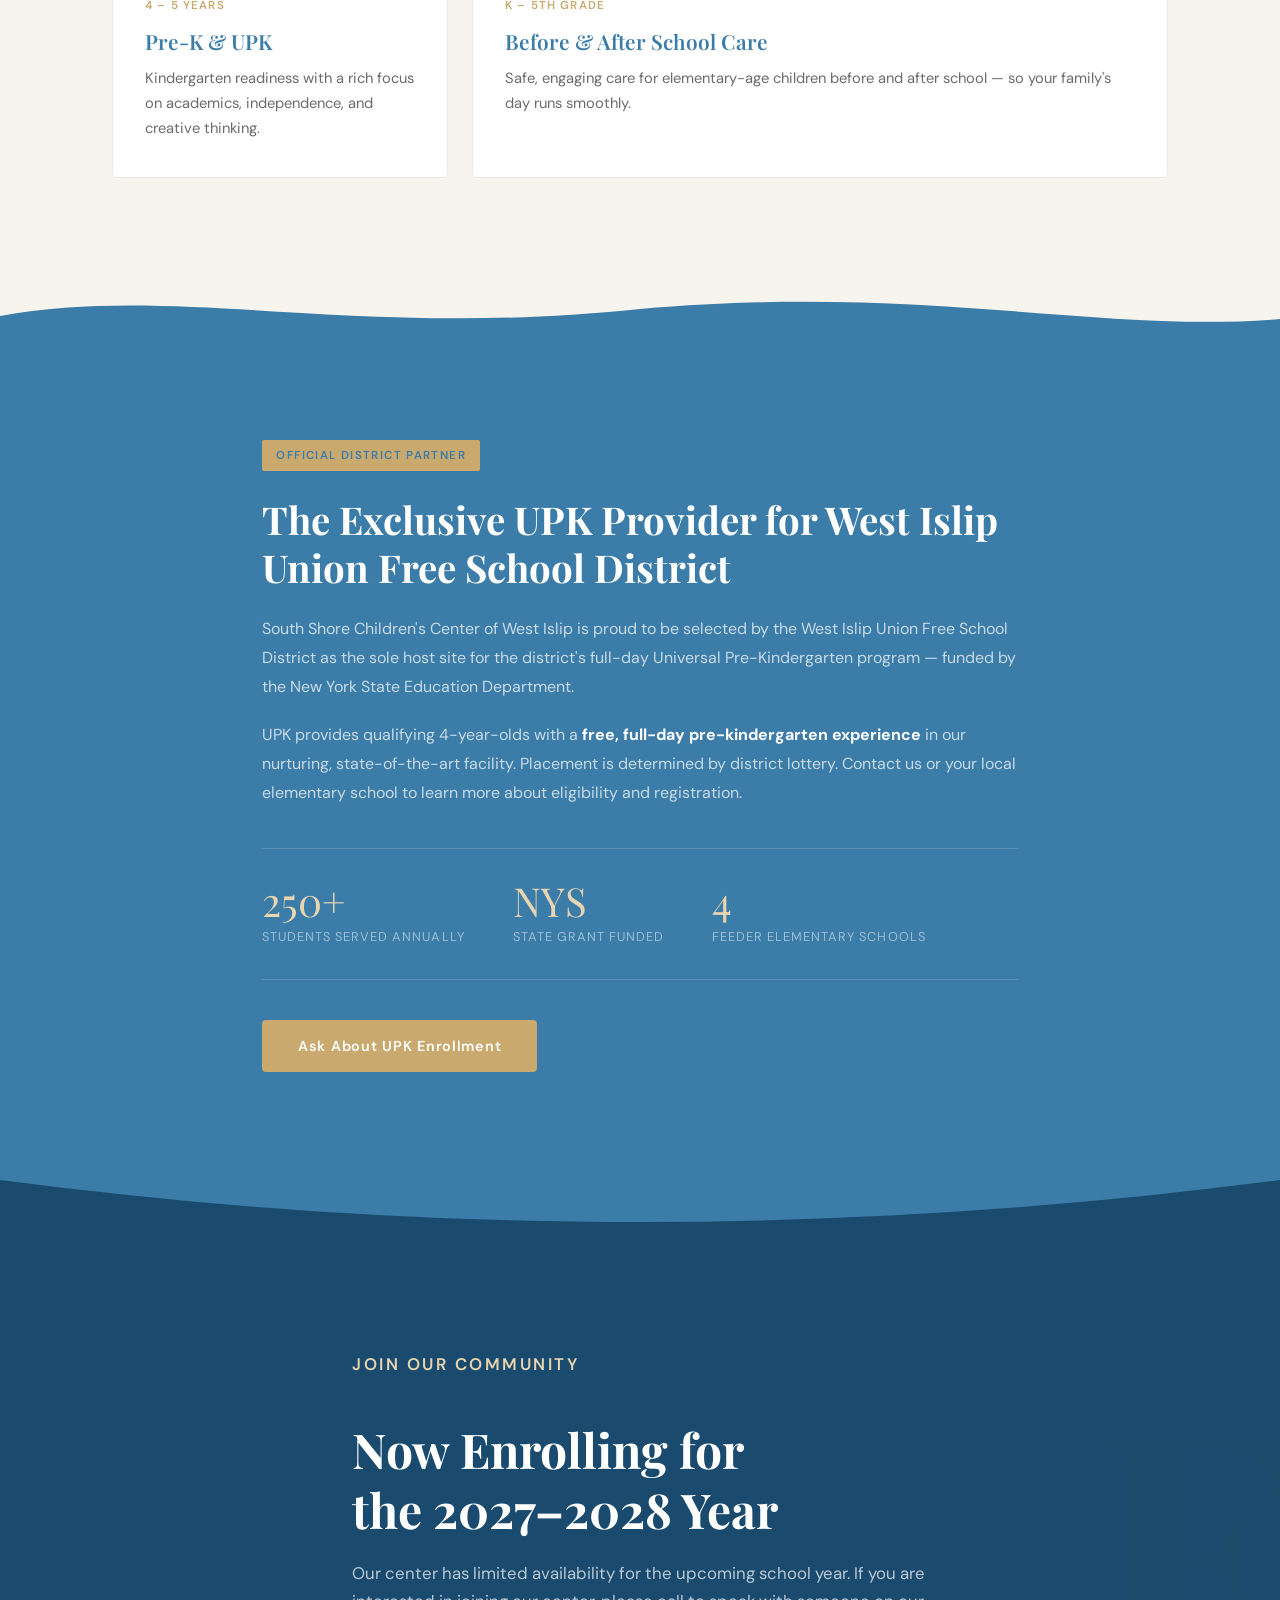
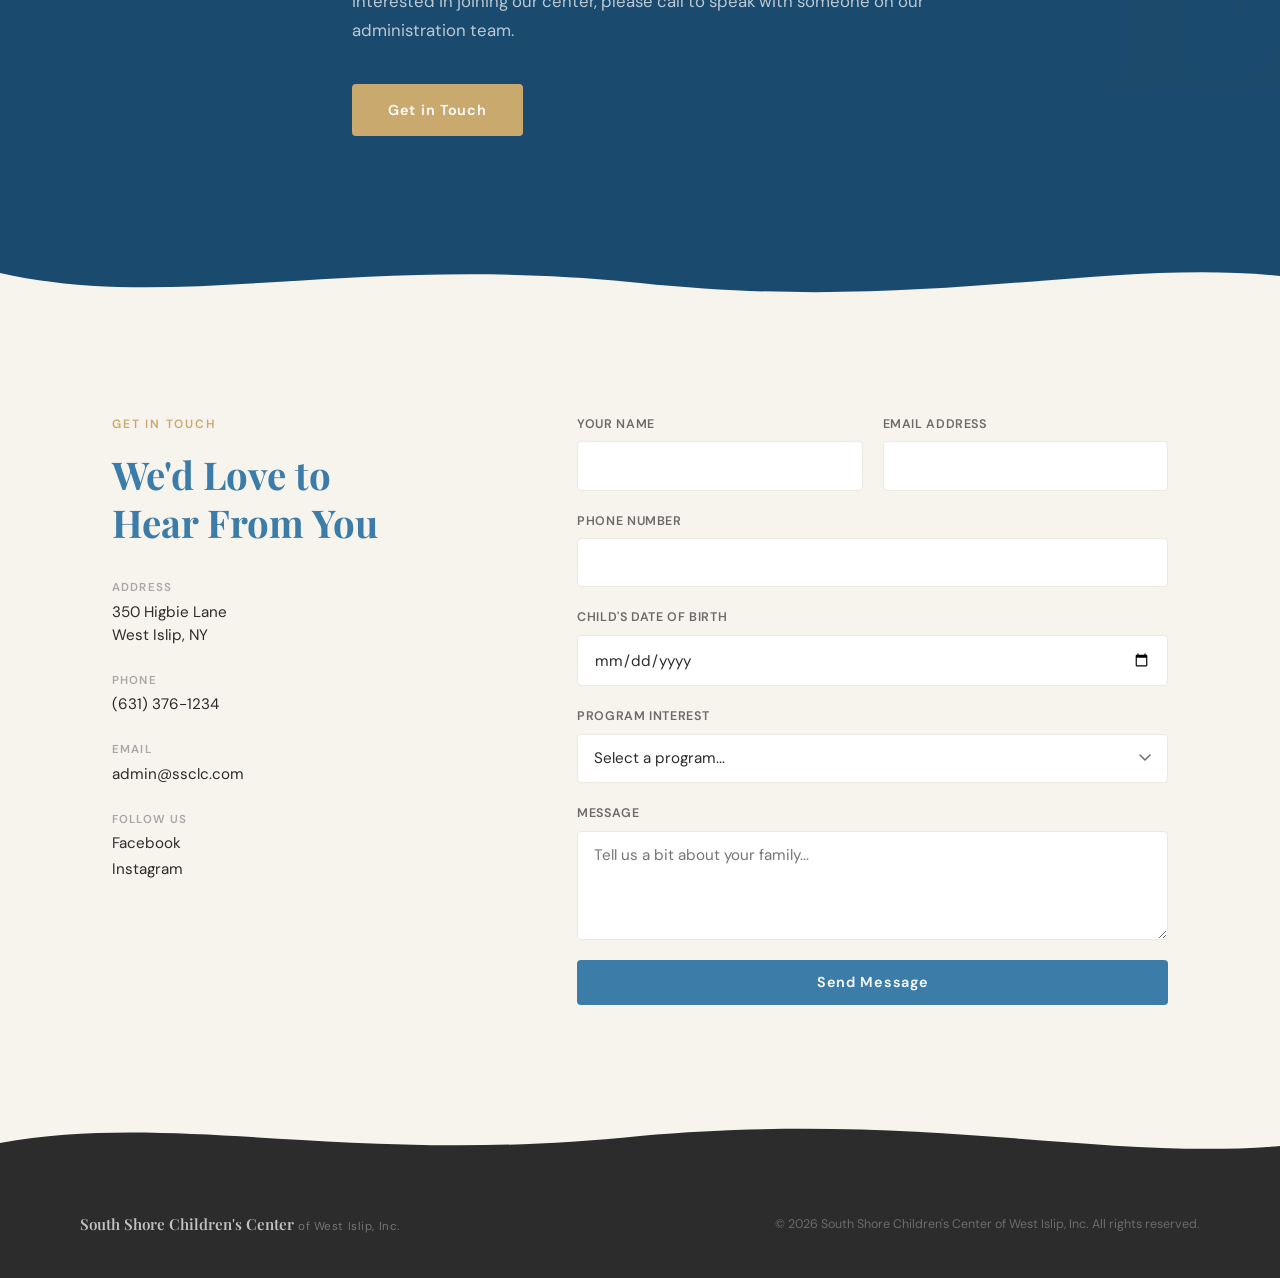
==== commit 0d2c8b6d: "Announce 2027–2028 registration site-wide - Add registration banner under the nav on every page, lin" ====
--- a/index.html
+++ b/index.html
@@ -8,7 +8,7 @@
   <link rel="preconnect" href="https://fonts.gstatic.com" crossorigin />
   <link href="https://fonts.googleapis.com/css2?family=Playfair+Display:ital,wght@0,400;0,600;0,700;1,400&family=DM+Sans:wght@300;400;500;600&display=swap" rel="stylesheet" />
   <link rel="icon" type="image/svg+xml" href="favicon.svg" />
-  <link rel="stylesheet" href="main.css?v=6" />
+  <link rel="stylesheet" href="main.css?v=8" />
 </head>
 <body>
 
@@ -59,6 +59,12 @@
     <svg viewBox="0 0 1440 14" preserveAspectRatio="none" xmlns="http://www.w3.org/2000/svg" height="14"><path d="M0,0 L1440,0 L1440,4 C1080,14 360,14 0,4 Z" fill="#ffffff"/></svg>
   </div>
   </header>
+
+  <!-- REGISTRATION BANNER -->
+  <a href="enrollment.html" class="announce-bar">
+    <span class="announce-text"><strong>Registration is now open</strong> for the <span class="js-school-year">2027–2028</span> school year</span>
+    <span class="announce-link">Enrollment details &rarr;</span>
+  </a>
 
   <!-- HERO -->
   <section class="hero">
@@ -267,8 +273,8 @@
     <div class="container enrollment-inner">
       <div class="enrollment-text">
         <p class="eyebrow light fade-up">Join Our Community</p>
-        <h2 class="fade-up d1">Now Enrolling for<br />the <span id="school-year"></span> Year</h2>
-        <p class="fade-up d2">Our center has limited availability for the current school year. If you are interested in joining our center, please call to speak with someone on our administration team.</p>
+        <h2 class="fade-up d1">Now Enrolling for<br />the <span class="js-school-year">2027–2028</span> Year</h2>
+        <p class="fade-up d2">Our center has limited availability for the upcoming school year. If you are interested in joining our center, please call to speak with someone on our administration team.</p>
         <a href="tel:6313761234" class="btn btn-sand fade-up d3">Get in Touch</a>
       </div>
     </div>
@@ -370,14 +376,6 @@
     </div>
   </footer>
 
-  <script>
-    (function(){
-      var now=new Date(), year=now.getFullYear(), month=now.getMonth();
-      var startYear = month >= 8 ? year : year - 1;
-      var el=document.getElementById('school-year');
-      if(el) el.textContent = startYear + '–' + (startYear+1);
-    })();
-  </script>
   <script>
     (function(){
       var t=document.querySelector('.menu-toggle'),n=document.getElementById('mobile-nav');
@@ -419,5 +417,7 @@
     document.querySelectorAll('.fade-up').forEach(el => observer.observe(el));
   </script>
 
+<script src="dropdown.js"></script>
+<script src="school-year.js"></script>
 </body>
 </html>
--- a/main.css
+++ b/main.css
@@ -138,7 +138,7 @@
   letter-spacing: 0.02em;
   transition: color 0.15s;
 }
-nav a:hover {
+nav > ul > li > a:hover {
   color: var(--green);
   background: rgba(59,124,168,0.14);
   border-radius: 6px;
@@ -556,11 +556,11 @@
 a.logo { text-decoration: none; }
 
 /* === NAV DROPDOWN === */
-nav ul li { position: relative; }
+nav ul li { position: relative; padding-bottom: 0.75rem; margin-bottom: -0.75rem; }
 .nav-dropdown {
   display: none;
   position: absolute;
-  top: calc(100% + 0.75rem);
+  top: 100%;
   left: 50%;
   transform: translateX(-50%);
   background: var(--white);
@@ -574,8 +574,15 @@
   flex-direction: column;
   gap: 0;
 }
-nav ul li.has-dropdown:hover .nav-dropdown,
-nav ul li.has-dropdown:focus-within .nav-dropdown {
+.nav-dropdown::before {
+  content: '';
+  position: absolute;
+  top: -12px;
+  left: 0;
+  right: 0;
+  height: 12px;
+}
+nav ul li.has-dropdown.dropdown-open .nav-dropdown {
   display: flex;
 }
 .nav-dropdown li a {
@@ -686,17 +693,29 @@
 }
 
 /* === TEAM === */
-.team-grid {
+.team-row-3 {
   display: grid;
-  grid-template-columns: repeat(6, 1fr);
-  gap: 2.5rem;
+  grid-template-columns: repeat(3, 1fr);
+  gap: 2rem;
   margin-top: 3rem;
-}
-.team-card:nth-child(1) { grid-column: 1 / 3; }
-.team-card:nth-child(2) { grid-column: 3 / 5; }
-.team-card:nth-child(3) { grid-column: 5 / 7; }
-.team-card:nth-child(4) { grid-column: 2 / 4; }
-.team-card:nth-child(5) { grid-column: 4 / 6; }
+  max-width: 1100px;
+  margin-left: auto;
+  margin-right: auto;
+}
+.team-row-4-wrap {
+  width: 100vw;
+  margin-left: calc(-50vw + 50%);
+  padding: 0 2rem;
+  box-sizing: border-box;
+  margin-top: 2rem;
+}
+.team-row-4 {
+  display: grid;
+  grid-template-columns: repeat(4, 1fr);
+  gap: 1.75rem;
+  max-width: 1440px;
+  margin: 0 auto;
+}
 .team-card {
   display: flex;
   flex-direction: column;
@@ -998,8 +1017,8 @@
 /* === RESPONSIVE — NEW PAGES === */
 @media (max-width: 900px) {
   .about-story-grid { grid-template-columns: 1fr; gap: 3rem; }
-  .team-grid { grid-template-columns: 1fr; }
-  .team-card:nth-child(n) { grid-column: auto; }
+  .team-row-3 { grid-template-columns: 1fr; }
+  .team-row-4 { grid-template-columns: repeat(2, 1fr); }
   .program-detail-grid { grid-template-columns: 1fr; }
   .dates-grid { grid-template-columns: 1fr; }
   .upk-enrollment-details { grid-template-columns: 1fr; }
@@ -1007,6 +1026,8 @@
 }
 
 @media (max-width: 600px) {
+  .team-row-4 { grid-template-columns: 1fr; }
+  .team-row-4-wrap { padding: 0 1.25rem; }
   .page-hero h1 { font-size: 1.9rem; }
   .page-hero { padding: 3.5rem 1.5rem 3rem; }
 
@@ -1317,3 +1338,31 @@
   pointer-events: none;
   user-select: none;
 }
+
+/* --- Registration announcement bar --- */
+.announce-bar {
+  display: flex;
+  justify-content: center;
+  align-items: center;
+  flex-wrap: wrap;
+  gap: 0.35rem 1rem;
+  padding: 0.7rem 1.5rem;
+  background: var(--sand-light);
+  color: var(--charcoal);
+  font-size: 0.92rem;
+  text-align: center;
+  transition: background 0.2s;
+}
+.announce-bar:hover { background: #e2cb9f; }
+.announce-text { text-wrap: balance; }
+.announce-text strong { font-weight: 600; }
+.announce-link {
+  font-weight: 600;
+  color: #1a4a6e;
+  text-decoration: underline;
+  text-underline-offset: 3px;
+  white-space: nowrap;
+}
+@media (max-width: 600px) {
+  .announce-bar { font-size: 0.85rem; padding: 0.6rem 1rem; }
+}
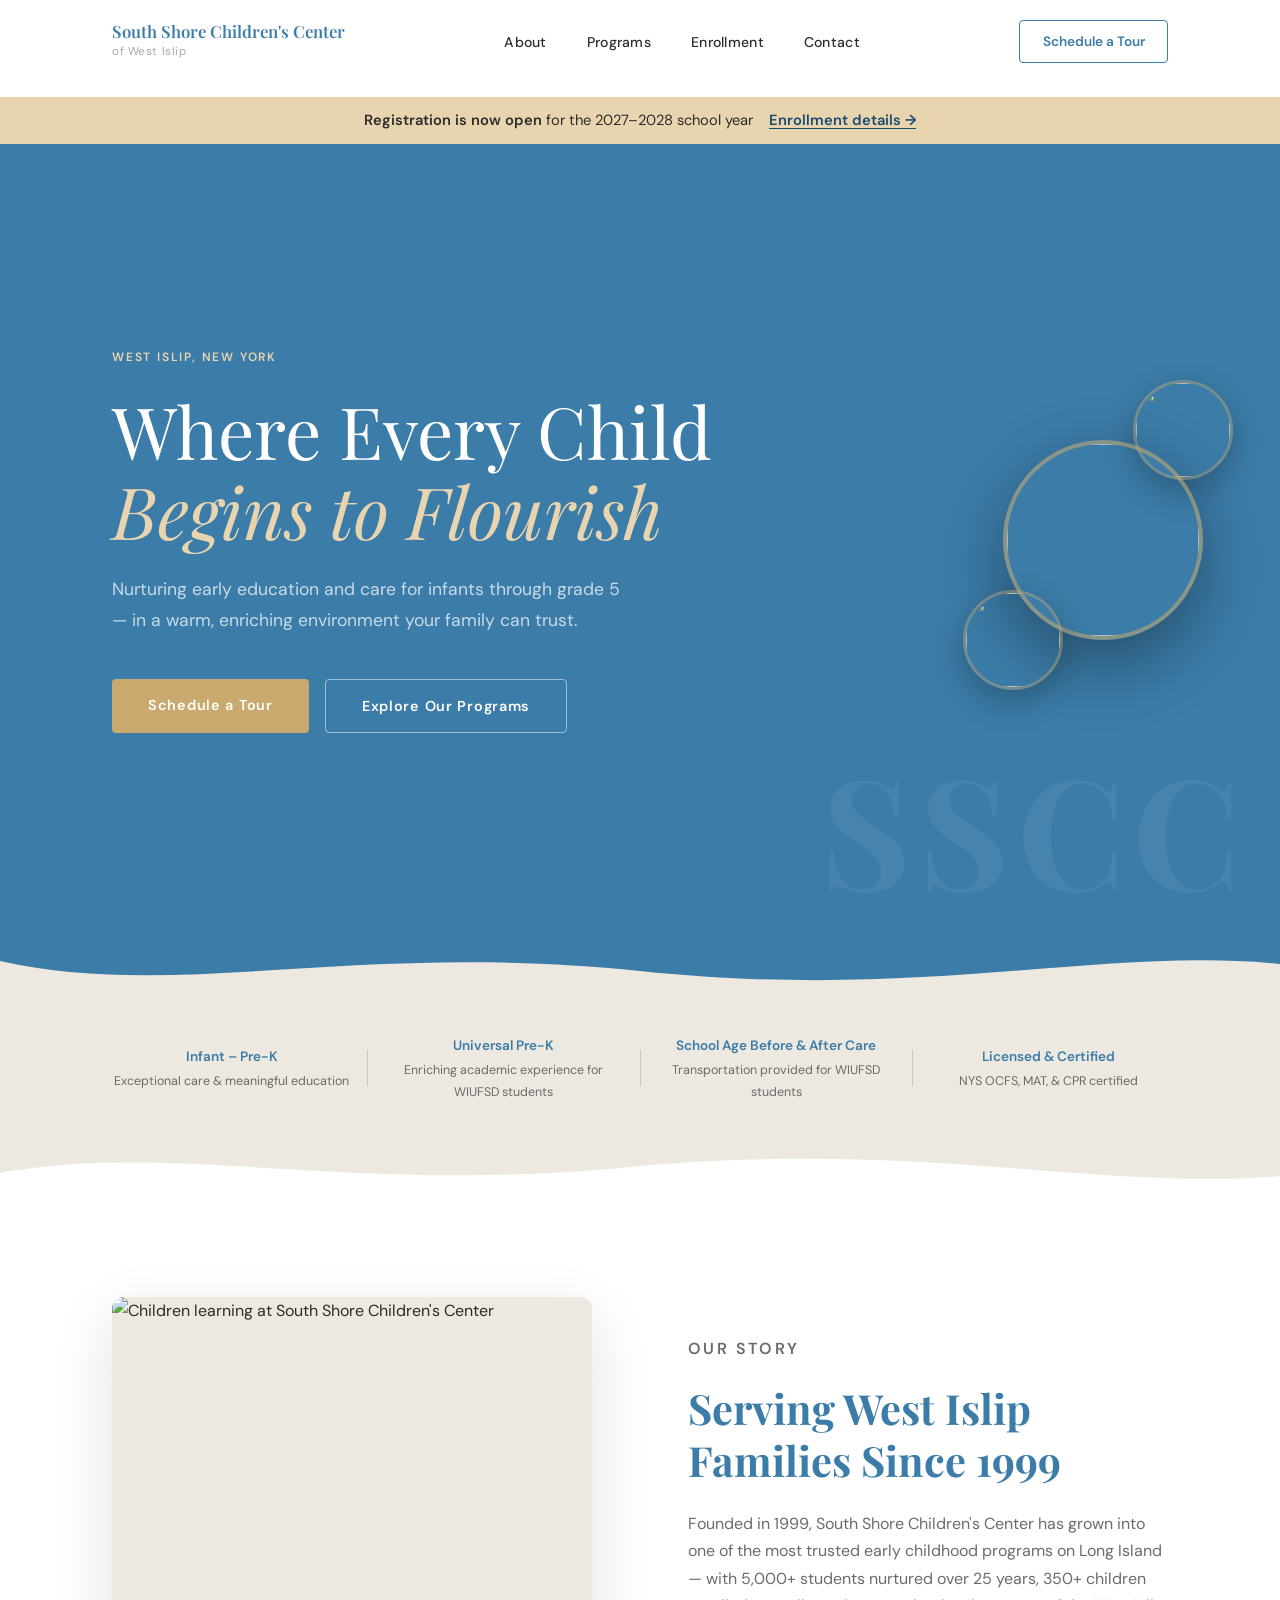
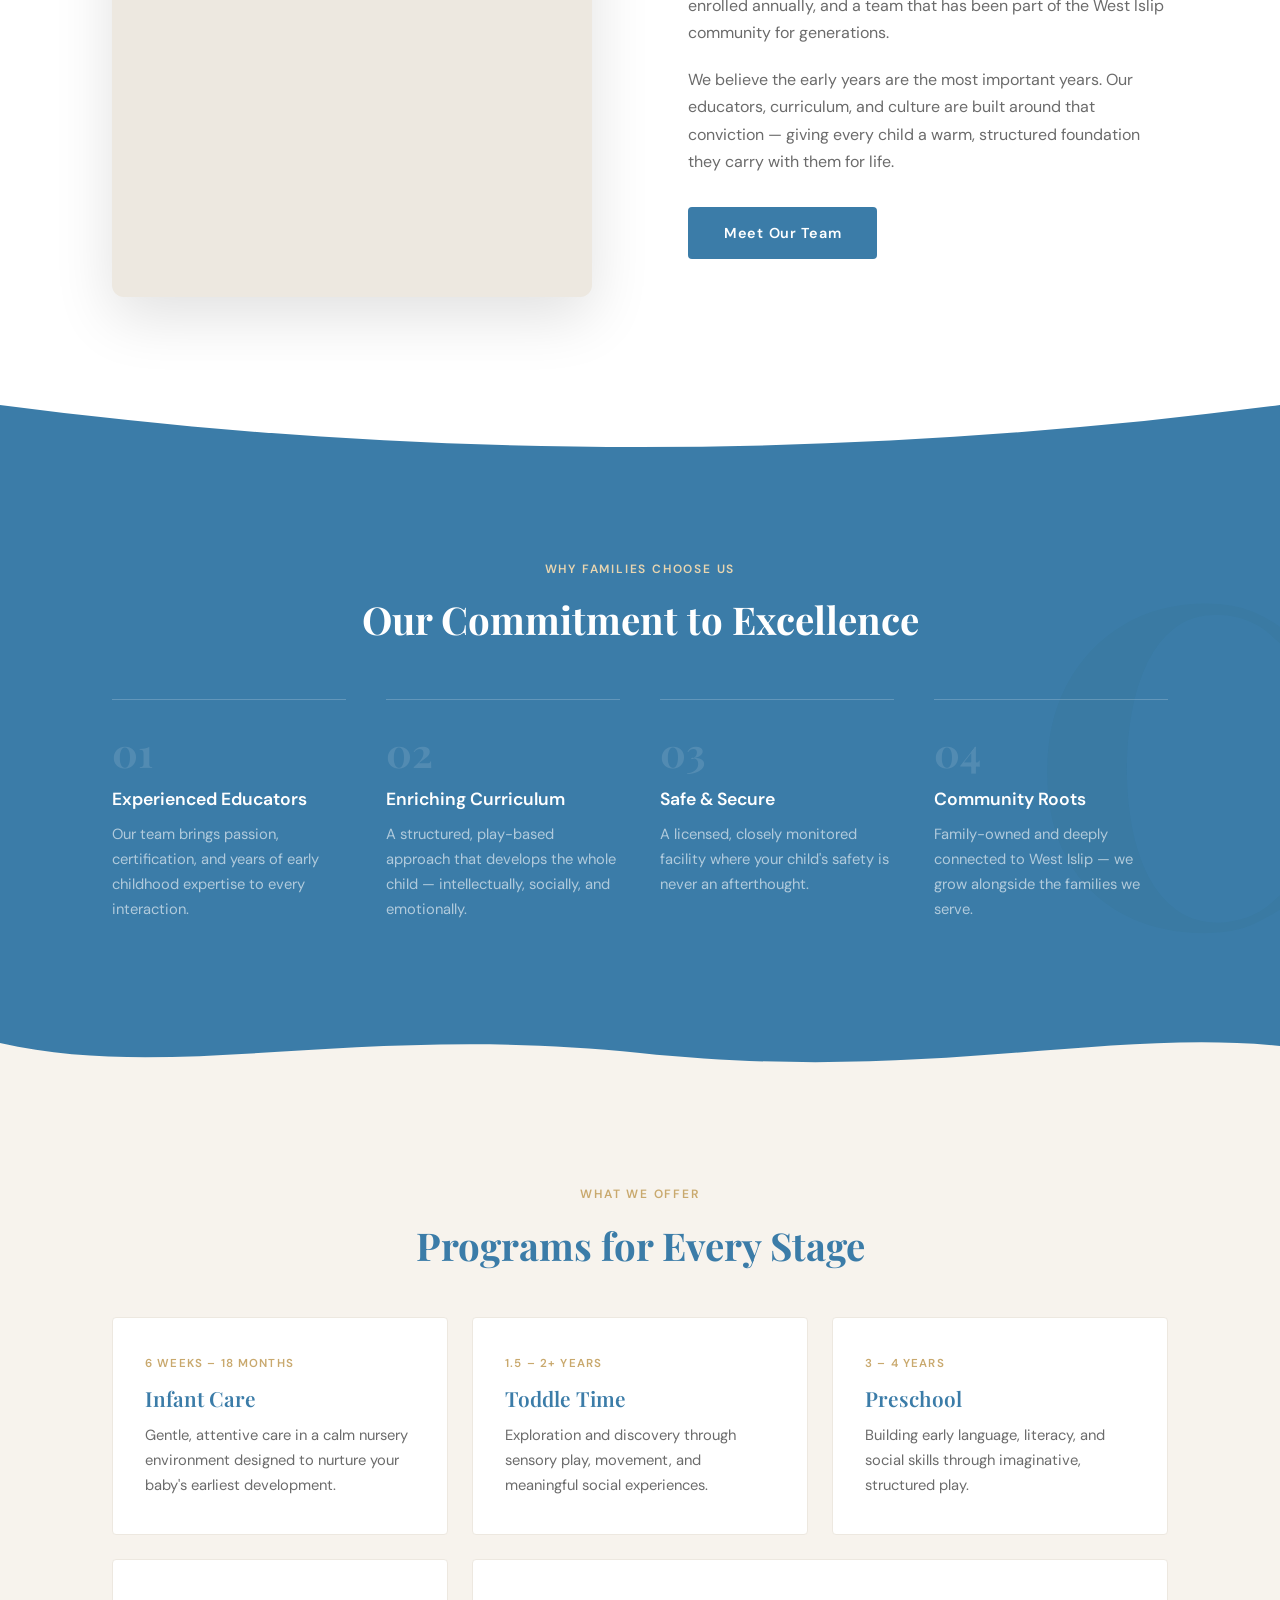
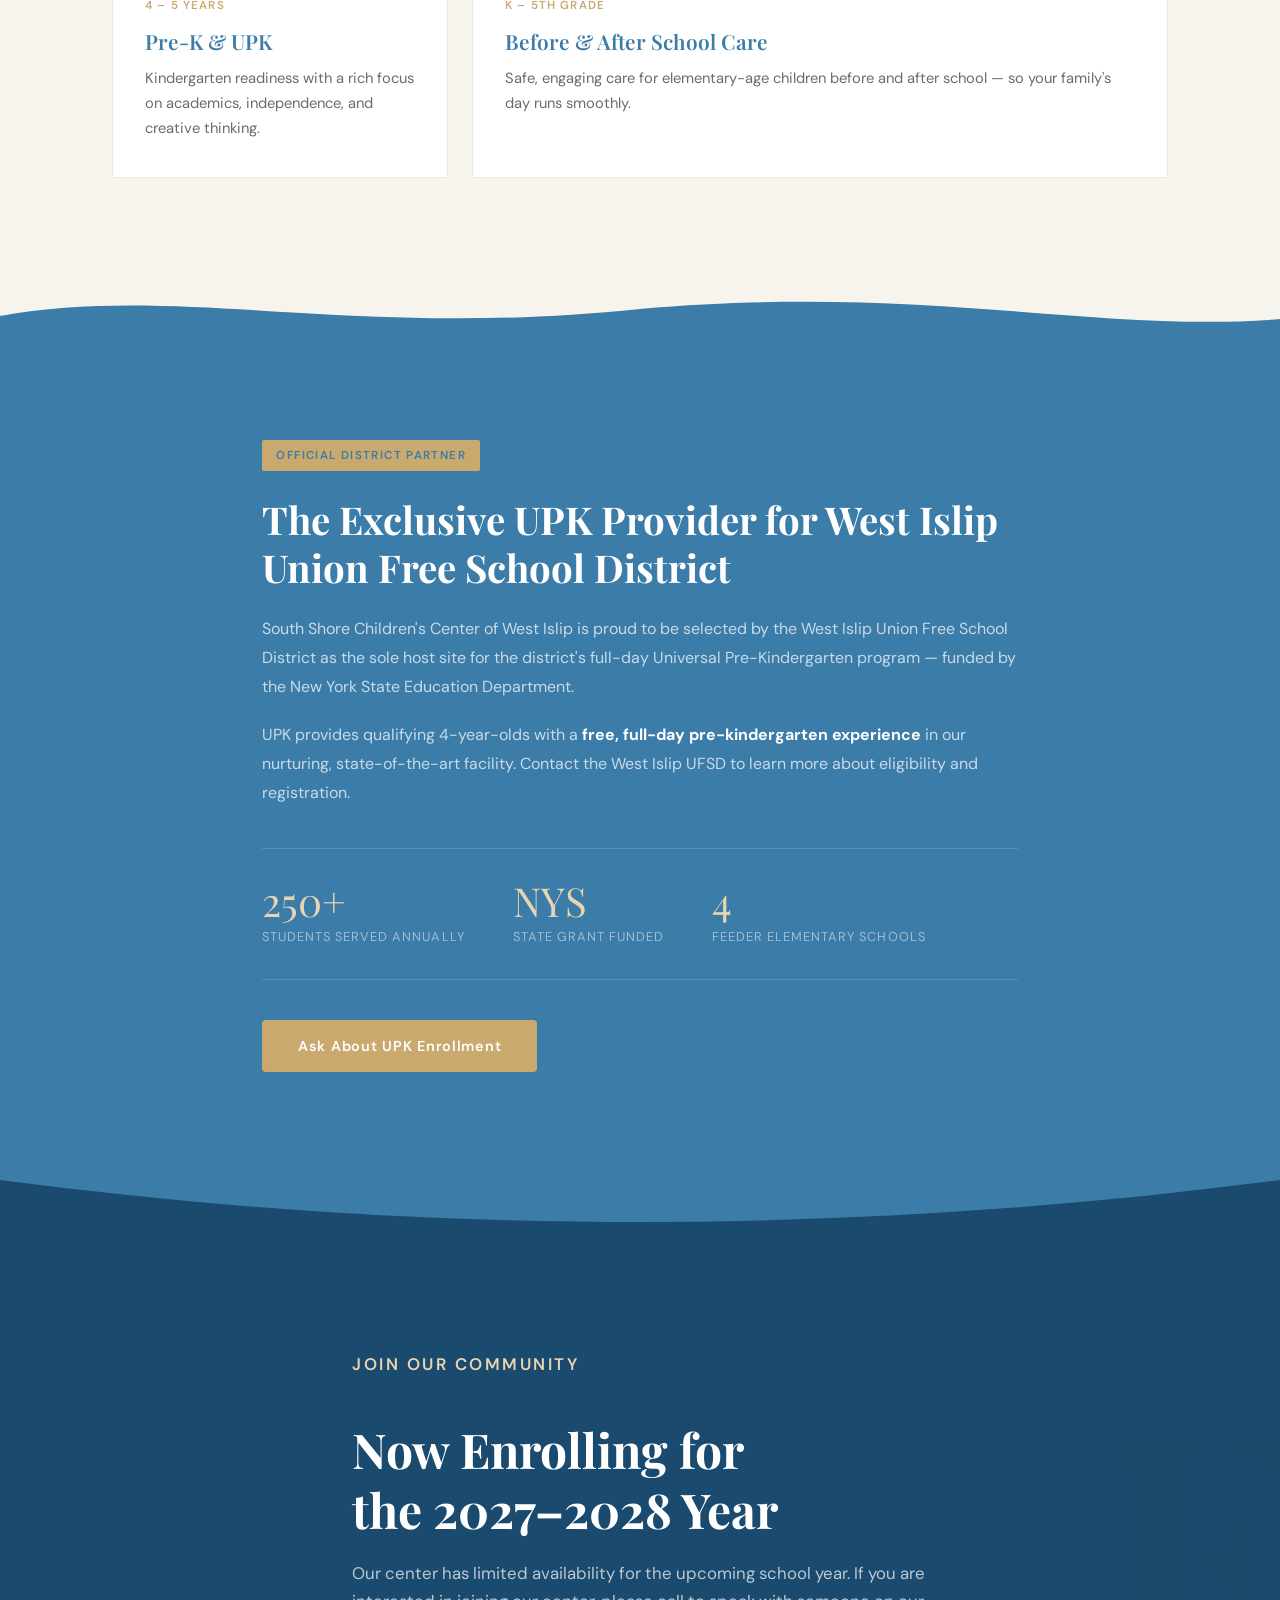
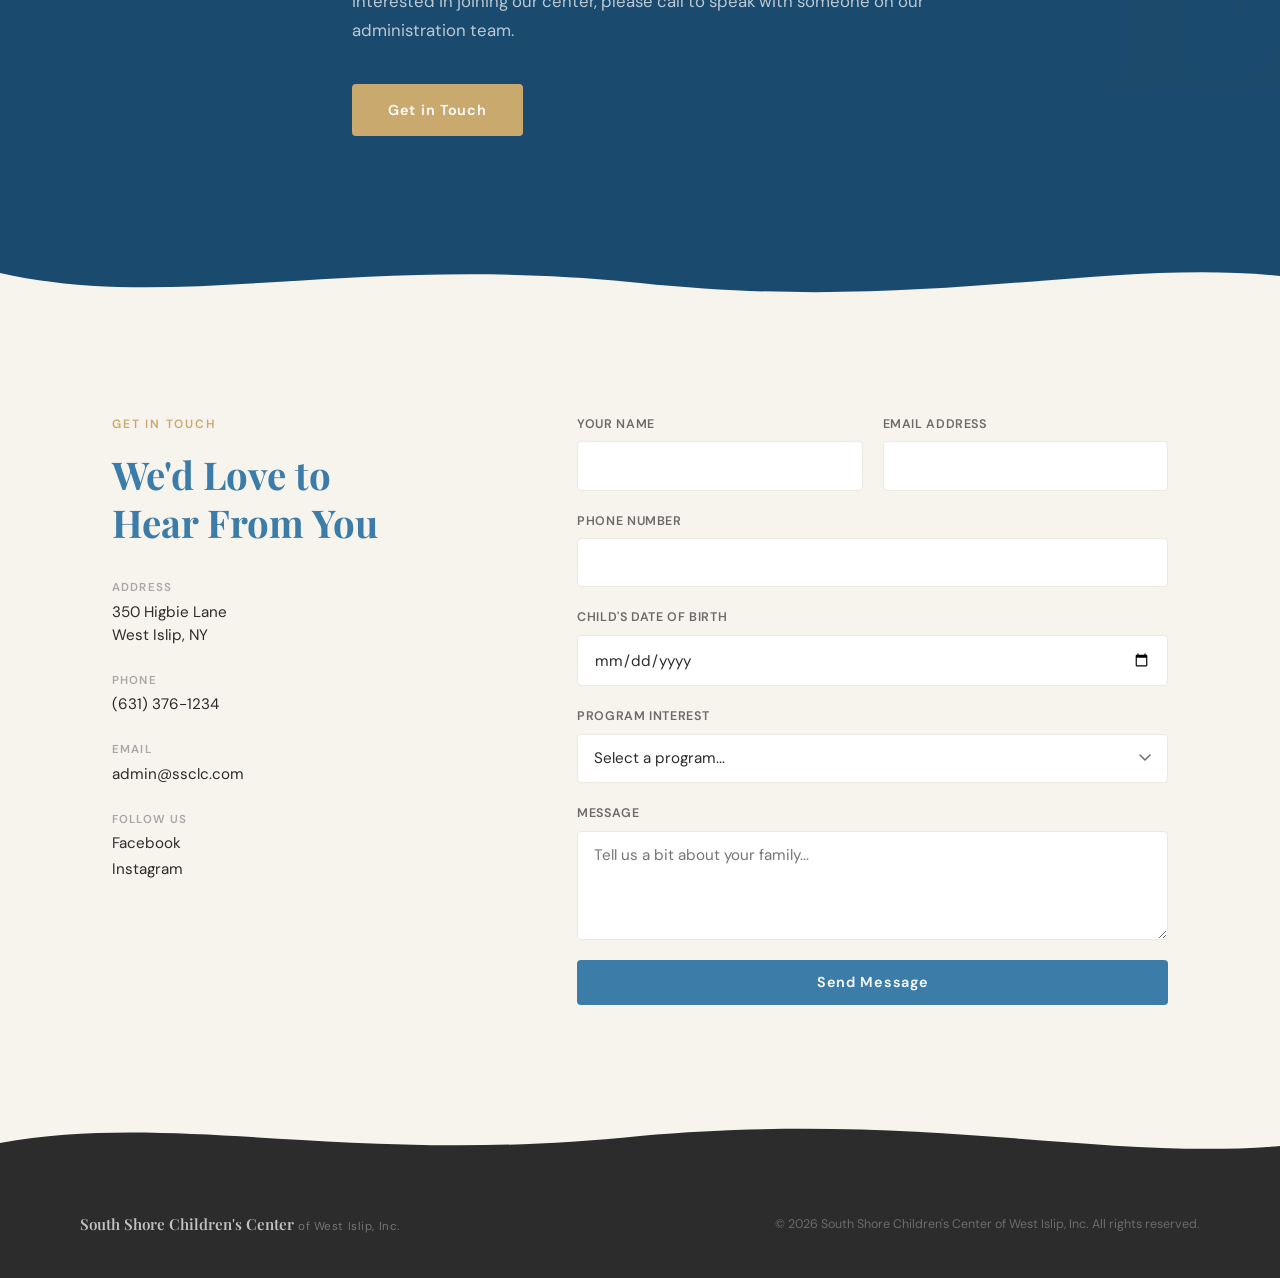
==== commit d06cc7b7: "Remove UPK lottery wording; point families to West Islip UFSD Co-Authored-By: Claude Opus 5.5 <norep" ====
--- a/index.html
+++ b/index.html
@@ -241,7 +241,7 @@
       <div class="upk-badge">Official District Partner</div>
       <h2>The Exclusive UPK Provider for West Islip Union Free School District</h2>
       <p>South Shore Children's Center of West Islip is proud to be selected by the West Islip Union Free School District as the sole host site for the district's full-day Universal Pre-Kindergarten program — funded by the New York State Education Department.</p>
-      <p>UPK provides qualifying 4-year-olds with a <strong>free, full-day pre-kindergarten experience</strong> in our nurturing, state-of-the-art facility. Placement is determined by district lottery. Contact us or your local elementary school to learn more about eligibility and registration.</p>
+      <p>UPK provides qualifying 4-year-olds with a <strong>free, full-day pre-kindergarten experience</strong> in our nurturing, state-of-the-art facility. Contact the West Islip UFSD to learn more about eligibility and registration.</p>
       <div class="upk-stats">
         <div class="upk-stat">
           <span class="stat-num">250+</span>
